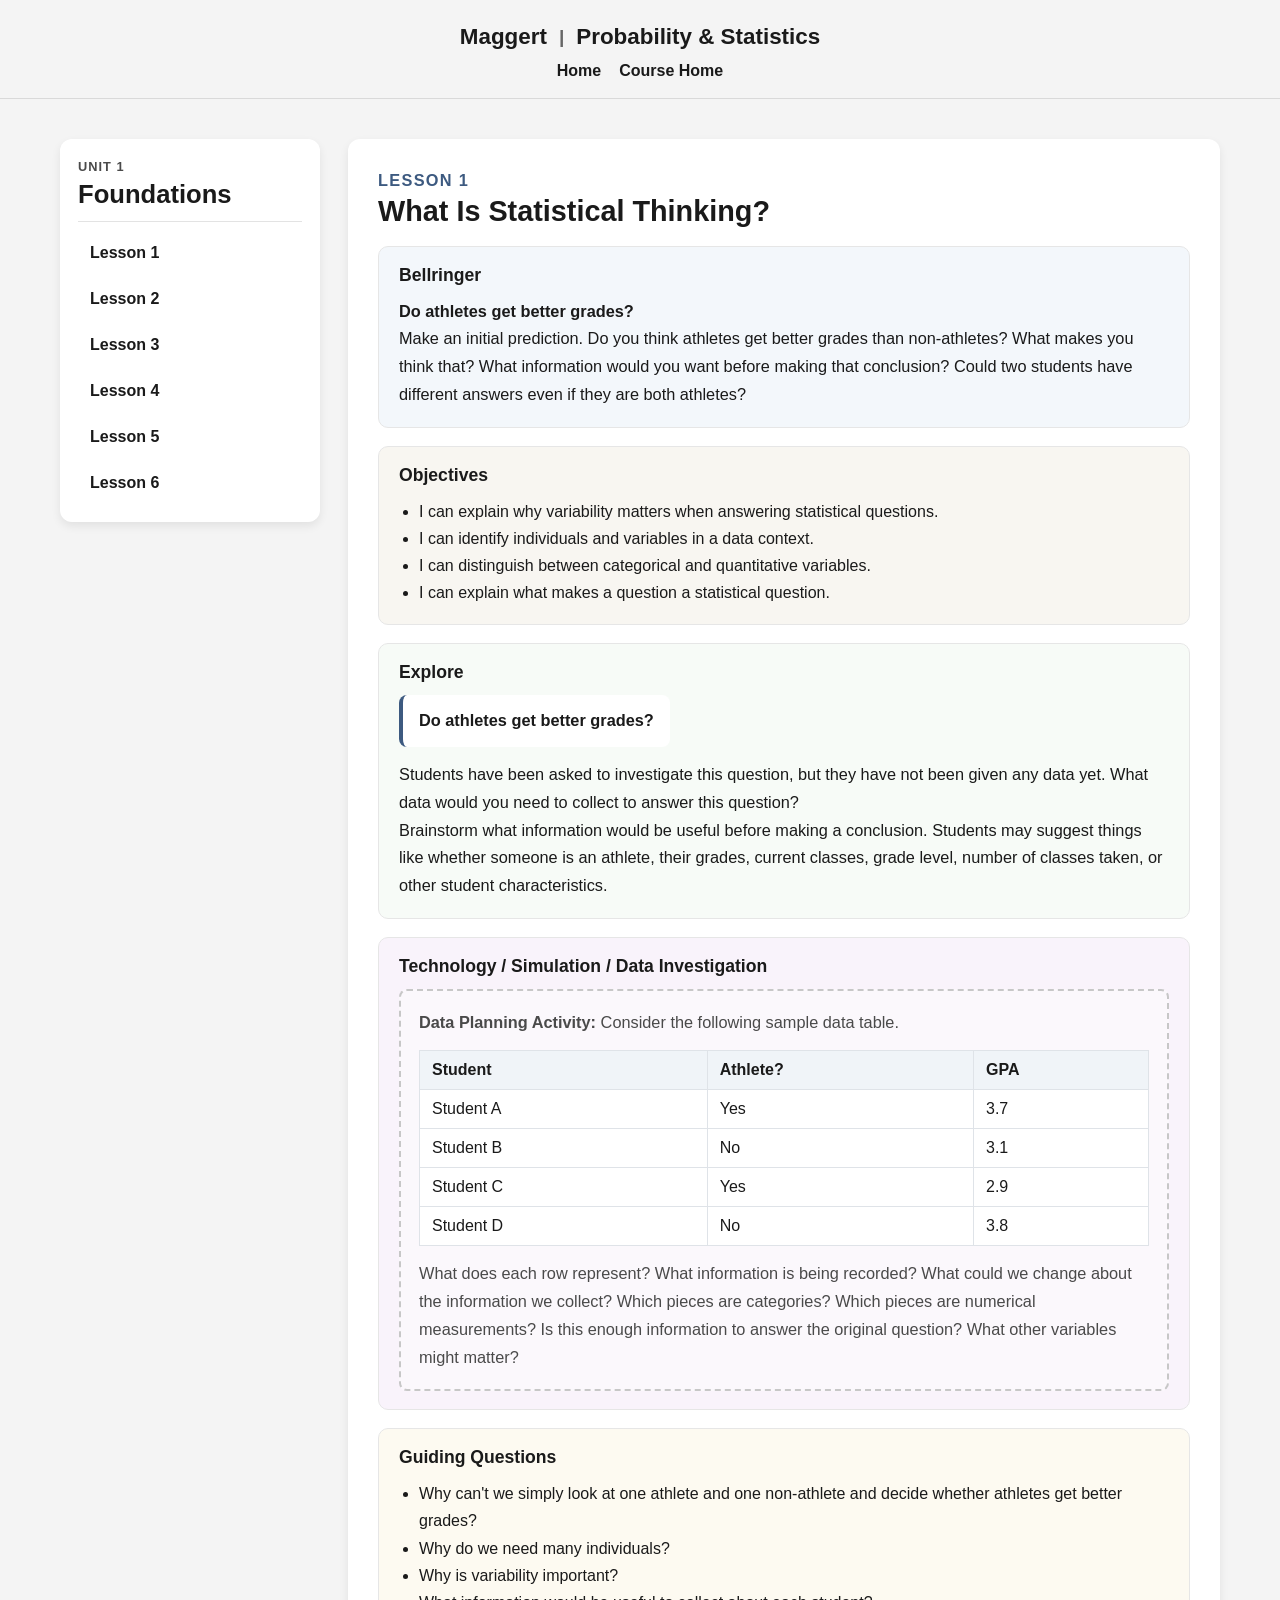
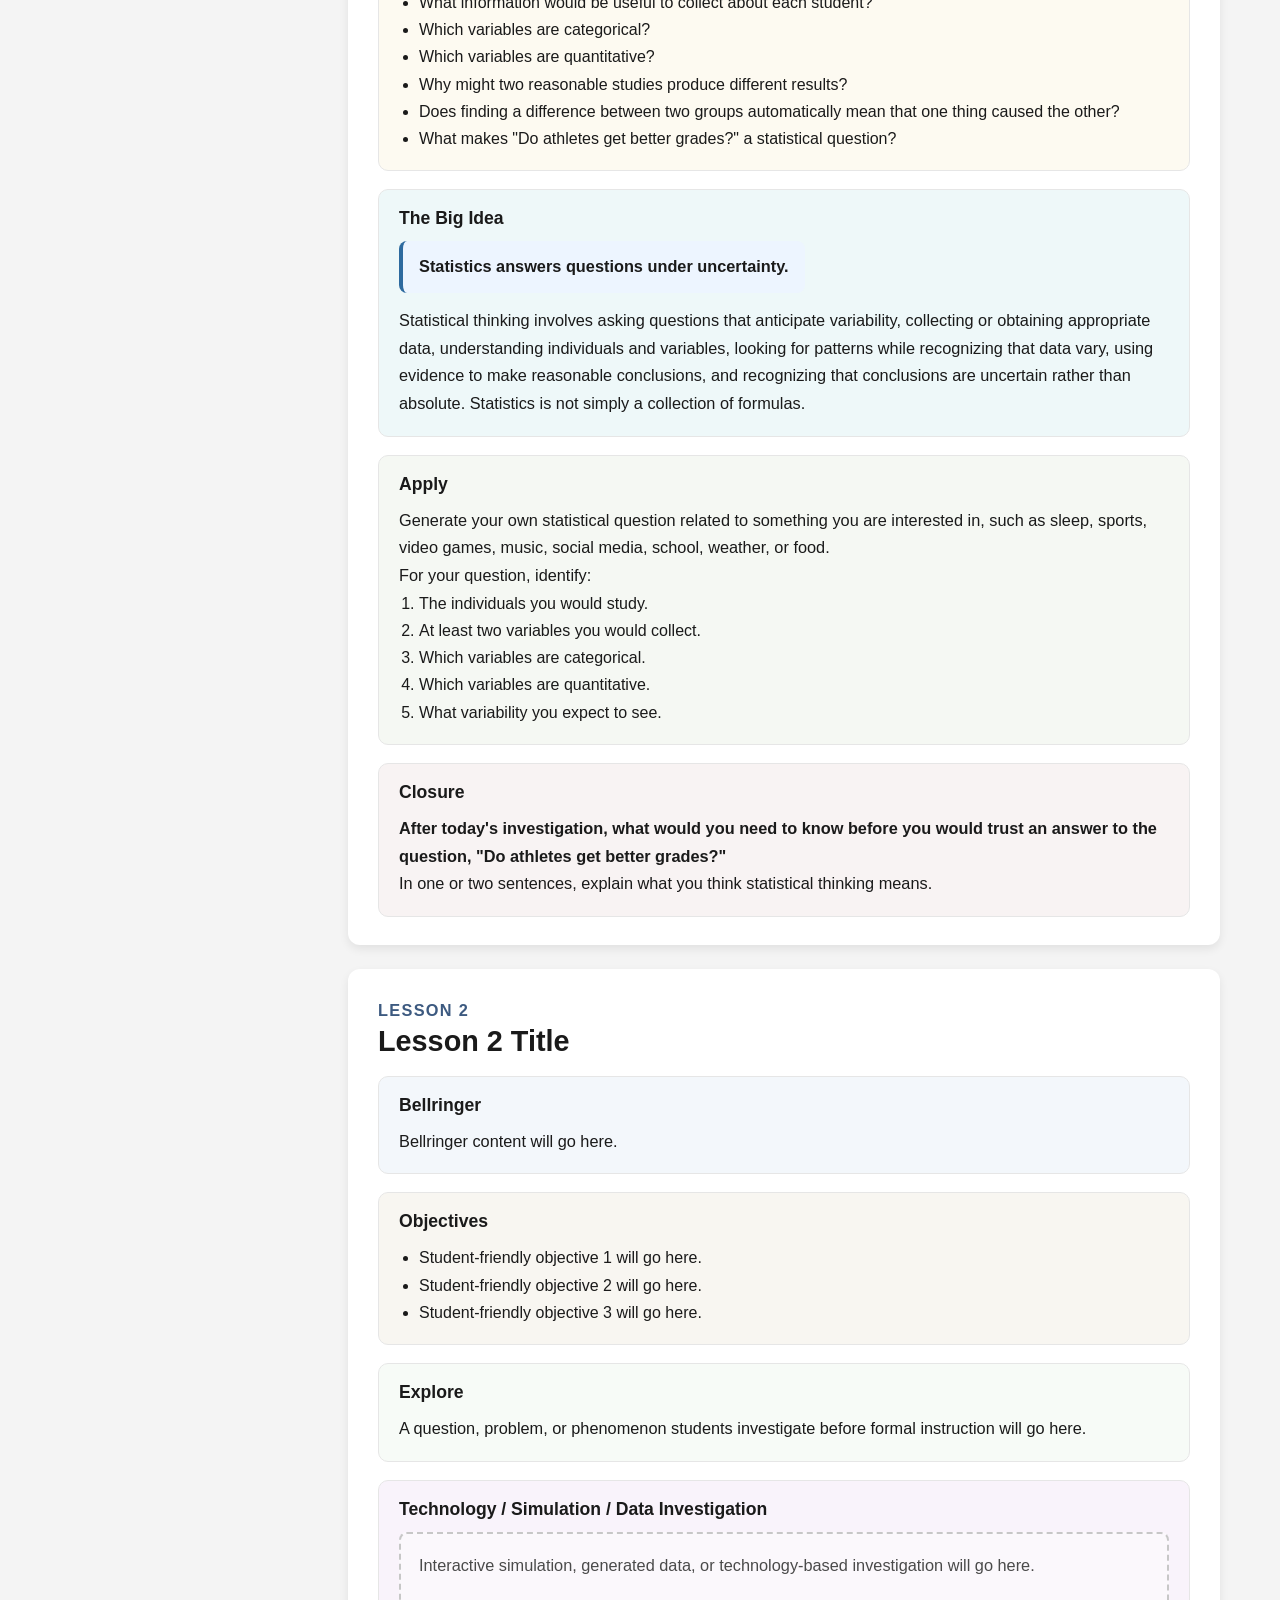
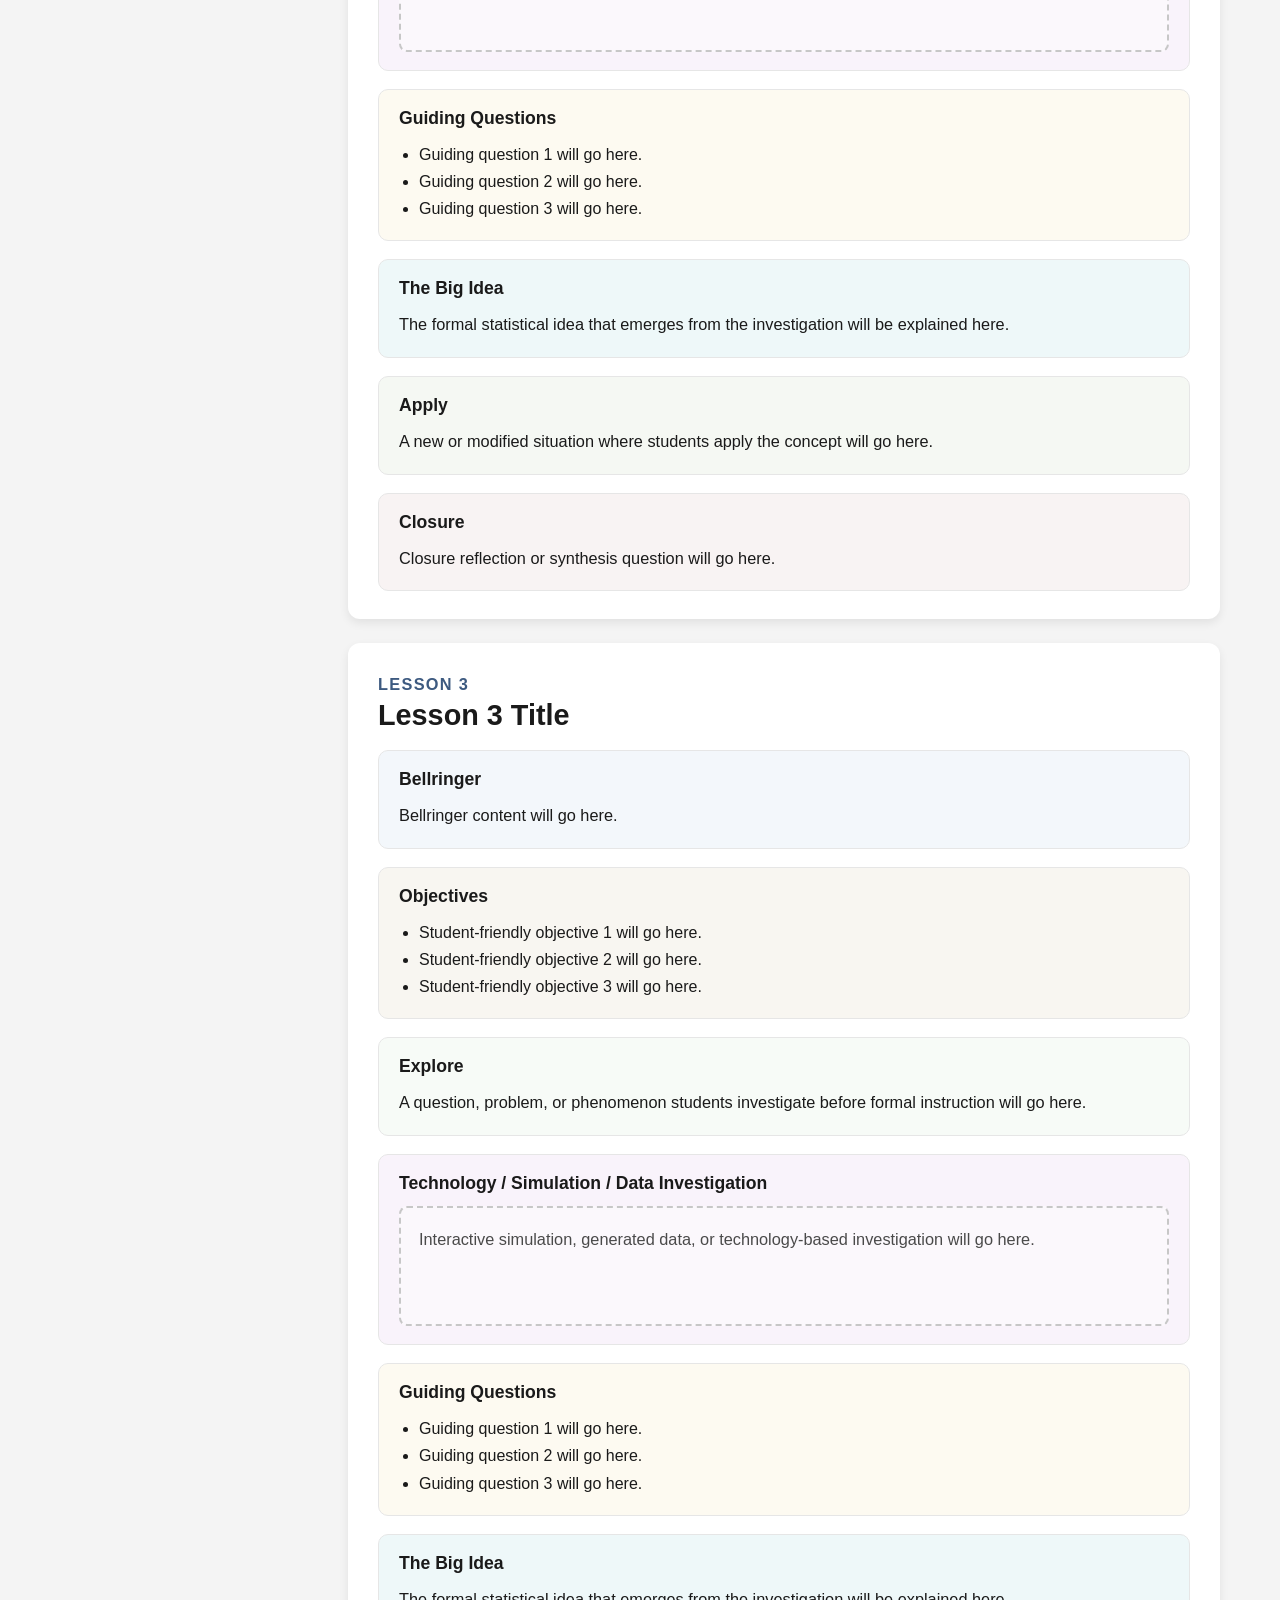
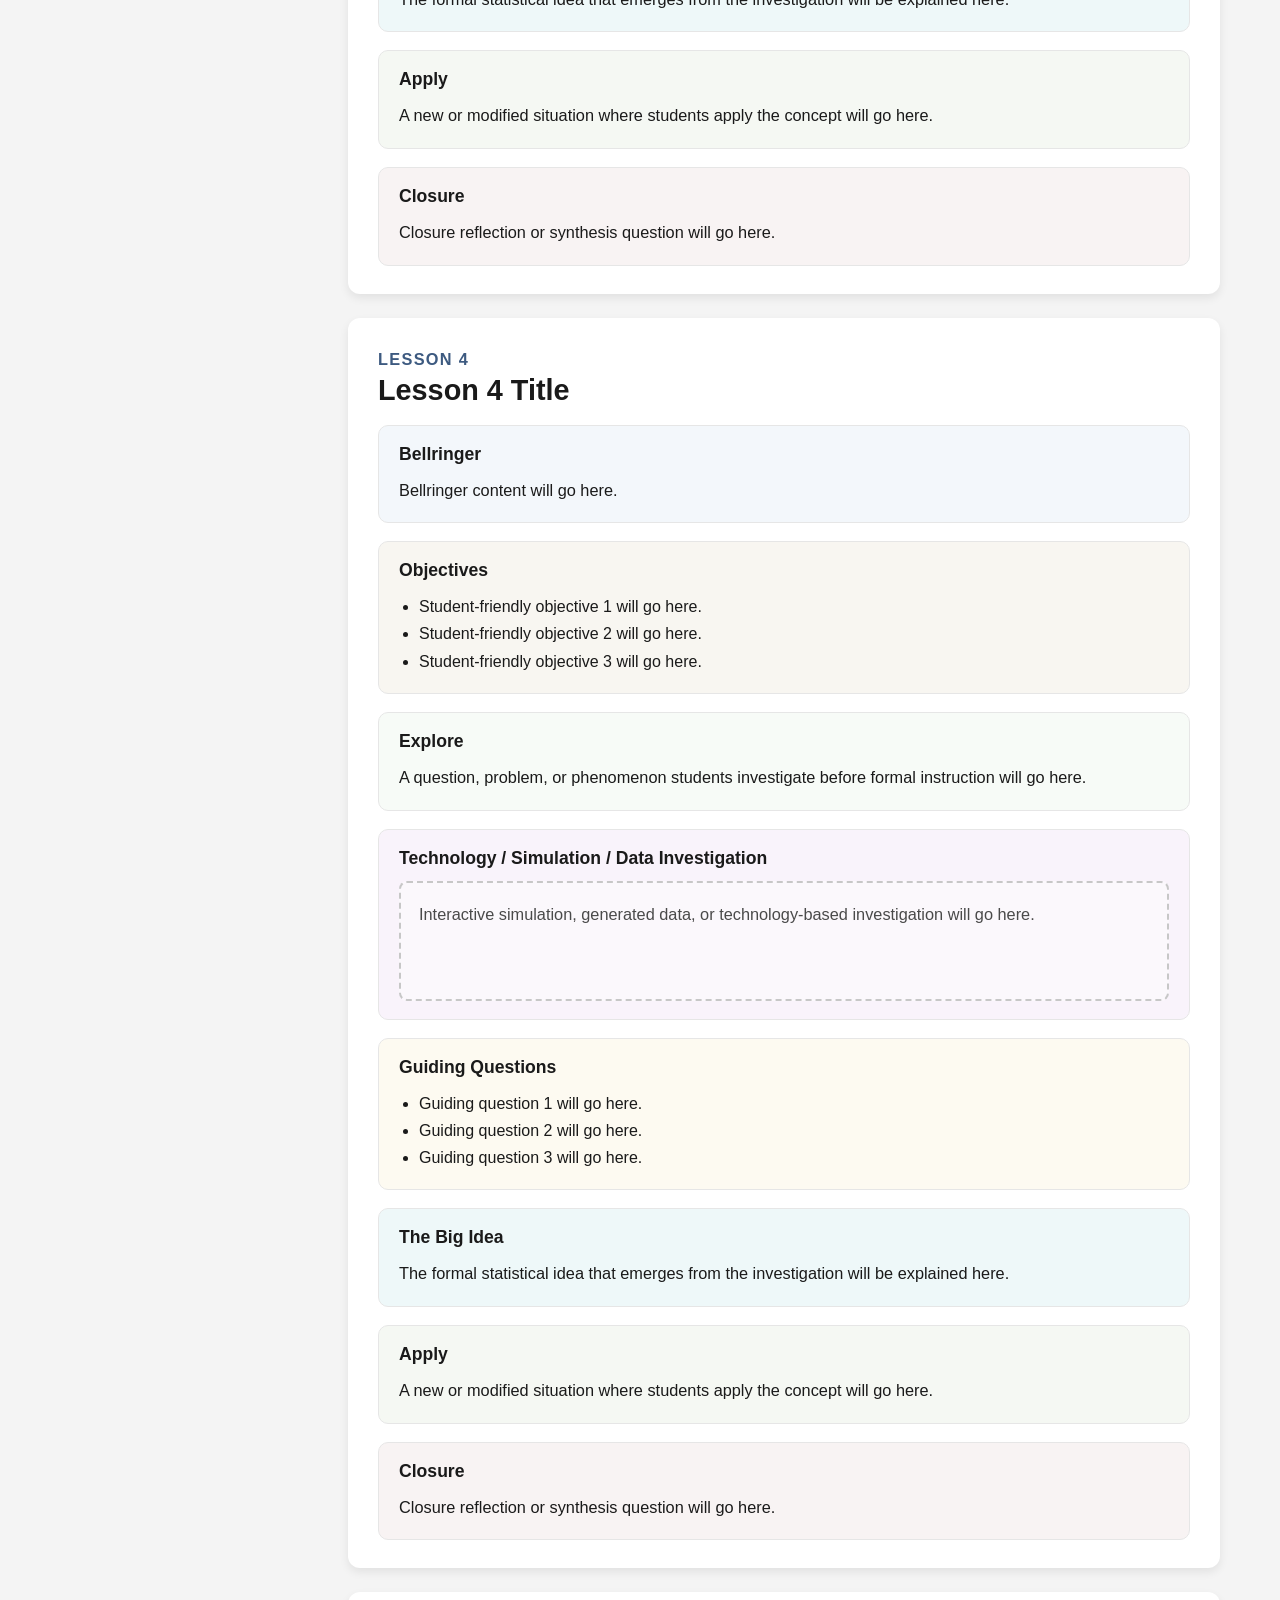
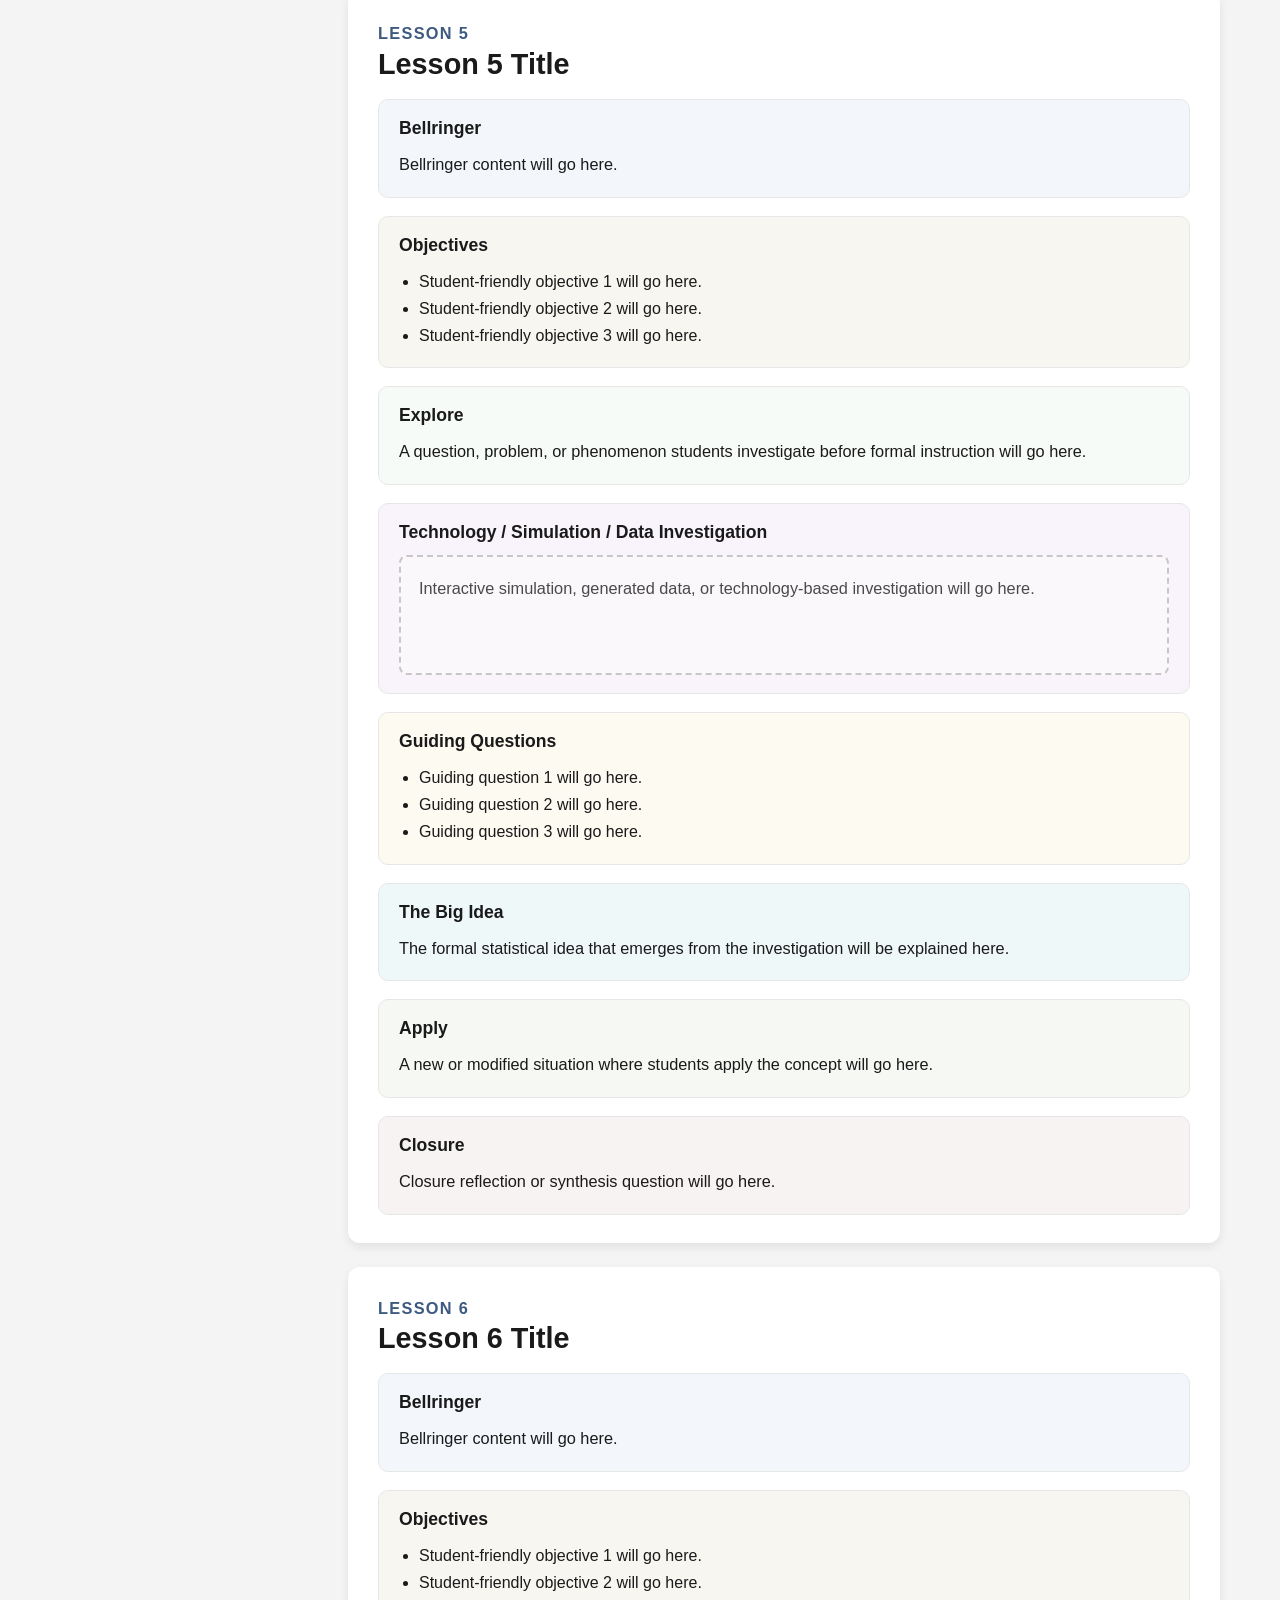
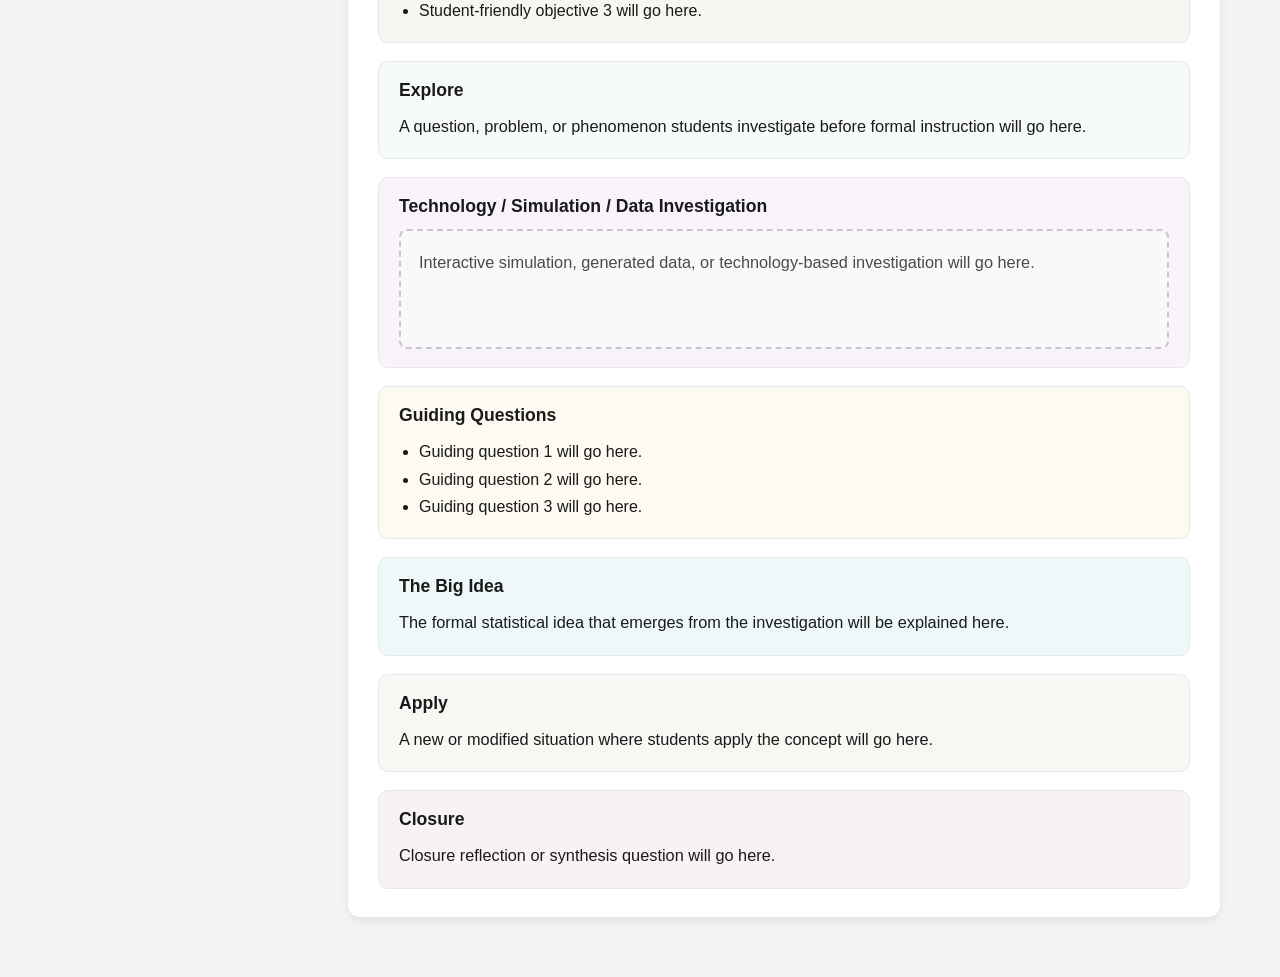
==== Prob&Stats/unit-1.html @ a56d395f "Initial website" ====
<!DOCTYPE html>
<html lang="en">
  <head>
    <meta charset="UTF-8" />
    <meta name="viewport" content="width=device-width, initial-scale=1.0" />
    <title>Probability & Statistics - Unit 1</title>
    <link rel="stylesheet" href="../css/style.css" />
  </head>
  <body>
    <header class="site-header unit-header">
      <div class="site-branding">
        <span class="brand-name">Maggert</span>
        <span class="brand-separator">|</span>
        <span class="course-name">Probability &amp; Statistics</span>
      </div>

      <nav class="utility-nav" aria-label="Main navigation">
        <a href="../index.html">Home</a>
        <a href="index.html">Course Home</a>
      </nav>
    </header>

    <main class="unit-page">
      <div class="unit-shell">
        <aside class="unit-sidebar" aria-label="Unit 1 navigation">
          <div class="sidebar-header">
            <p class="sidebar-label">Unit 1</p>
            <h2>Foundations</h2>
          </div>

          <nav class="lesson-nav">
            <a href="#lesson-1">Lesson 1</a>
            <a href="#lesson-2">Lesson 2</a>
            <a href="#lesson-3">Lesson 3</a>
            <a href="#lesson-4">Lesson 4</a>
            <a href="#lesson-5">Lesson 5</a>
            <a href="#lesson-6">Lesson 6</a>
          </nav>
        </aside>

        <div class="unit-content">
          <section id="lesson-1" class="lesson">
            <div class="lesson-header">
              <p class="lesson-number">Lesson 1</p>
              <h3>What Is Statistical Thinking?</h3>
            </div>

            <div class="lesson-section lesson-bellringer">
              <h4>Bellringer</h4>
              <p><strong>Do athletes get better grades?</strong></p>
              <p>Make an initial prediction. Do you think athletes get better grades than non-athletes? What makes you think that? What information would you want before making that conclusion? Could two students have different answers even if they are both athletes?</p>
            </div>

            <div class="lesson-section lesson-objectives">
              <h4>Objectives</h4>
              <ul class="lesson-list">
                <li>I can explain why variability matters when answering statistical questions.</li>
                <li>I can identify individuals and variables in a data context.</li>
                <li>I can distinguish between categorical and quantitative variables.</li>
                <li>I can explain what makes a question a statistical question.</li>
              </ul>
            </div>

            <div class="lesson-section lesson-explore">
              <h4>Explore</h4>
              <div class="lesson-callout">
                <p><strong>Do athletes get better grades?</strong></p>
              </div>
              <p>Students have been asked to investigate this question, but they have not been given any data yet. What data would you need to collect to answer this question?</p>
              <p>Brainstorm what information would be useful before making a conclusion. Students may suggest things like whether someone is an athlete, their grades, current classes, grade level, number of classes taken, or other student characteristics.</p>
            </div>

            <div class="lesson-section lesson-simulation">
              <h4>Technology / Simulation / Data Investigation</h4>
              <div class="simulation-widget">
                <p><strong>Data Planning Activity:</strong> Consider the following sample data table.</p>
                <table class="mini-table">
                  <thead>
                    <tr>
                      <th>Student</th>
                      <th>Athlete?</th>
                      <th>GPA</th>
                    </tr>
                  </thead>
                  <tbody>
                    <tr>
                      <td>Student A</td>
                      <td>Yes</td>
                      <td>3.7</td>
                    </tr>
                    <tr>
                      <td>Student B</td>
                      <td>No</td>
                      <td>3.1</td>
                    </tr>
                    <tr>
                      <td>Student C</td>
                      <td>Yes</td>
                      <td>2.9</td>
                    </tr>
                    <tr>
                      <td>Student D</td>
                      <td>No</td>
                      <td>3.8</td>
                    </tr>
                  </tbody>
                </table>
                <p>What does each row represent? What information is being recorded? What could we change about the information we collect? Which pieces are categories? Which pieces are numerical measurements? Is this enough information to answer the original question? What other variables might matter?</p>
              </div>
            </div>

            <div class="lesson-section lesson-questions">
              <h4>Guiding Questions</h4>
              <ul class="lesson-list">
                <li>Why can't we simply look at one athlete and one non-athlete and decide whether athletes get better grades?</li>
                <li>Why do we need many individuals?</li>
                <li>Why is variability important?</li>
                <li>What information would be useful to collect about each student?</li>
                <li>Which variables are categorical?</li>
                <li>Which variables are quantitative?</li>
                <li>Why might two reasonable studies produce different results?</li>
                <li>Does finding a difference between two groups automatically mean that one thing caused the other?</li>
                <li>What makes "Do athletes get better grades?" a statistical question?</li>
              </ul>
            </div>

            <div class="lesson-section lesson-big-idea">
              <h4>The Big Idea</h4>
              <div class="lesson-callout emphasis">
                <p><strong>Statistics answers questions under uncertainty.</strong></p>
              </div>
              <p>Statistical thinking involves asking questions that anticipate variability, collecting or obtaining appropriate data, understanding individuals and variables, looking for patterns while recognizing that data vary, using evidence to make reasonable conclusions, and recognizing that conclusions are uncertain rather than absolute. Statistics is not simply a collection of formulas.</p>
            </div>

            <div class="lesson-section lesson-apply">
              <h4>Apply</h4>
              <p>Generate your own statistical question related to something you are interested in, such as sleep, sports, video games, music, social media, school, weather, or food.</p>
              <p>For your question, identify:</p>
              <ol class="lesson-list lesson-ordered-list">
                <li>The individuals you would study.</li>
                <li>At least two variables you would collect.</li>
                <li>Which variables are categorical.</li>
                <li>Which variables are quantitative.</li>
                <li>What variability you expect to see.</li>
              </ol>
            </div>

            <div class="lesson-section lesson-closure">
              <h4>Closure</h4>
              <p><strong>After today's investigation, what would you need to know before you would trust an answer to the question, "Do athletes get better grades?"</strong></p>
              <p>In one or two sentences, explain what you think statistical thinking means.</p>
            </div>
          </section>

          <section id="lesson-2" class="lesson">
            <div class="lesson-header">
              <p class="lesson-number">Lesson 2</p>
              <h3>Lesson 2 Title</h3>
            </div>

            <div class="lesson-section lesson-bellringer">
              <h4>Bellringer</h4>
              <p>Bellringer content will go here.</p>
            </div>

            <div class="lesson-section lesson-objectives">
              <h4>Objectives</h4>
              <ul class="lesson-list">
                <li>Student-friendly objective 1 will go here.</li>
                <li>Student-friendly objective 2 will go here.</li>
                <li>Student-friendly objective 3 will go here.</li>
              </ul>
            </div>

            <div class="lesson-section lesson-explore">
              <h4>Explore</h4>
              <p>A question, problem, or phenomenon students investigate before formal instruction will go here.</p>
            </div>

            <div class="lesson-section lesson-simulation">
              <h4>Technology / Simulation / Data Investigation</h4>
              <div class="simulation-widget">
                <p>Interactive simulation, generated data, or technology-based investigation will go here.</p>
              </div>
            </div>

            <div class="lesson-section lesson-questions">
              <h4>Guiding Questions</h4>
              <ul class="lesson-list">
                <li>Guiding question 1 will go here.</li>
                <li>Guiding question 2 will go here.</li>
                <li>Guiding question 3 will go here.</li>
              </ul>
            </div>

            <div class="lesson-section lesson-big-idea">
              <h4>The Big Idea</h4>
              <p>The formal statistical idea that emerges from the investigation will be explained here.</p>
            </div>

            <div class="lesson-section lesson-apply">
              <h4>Apply</h4>
              <p>A new or modified situation where students apply the concept will go here.</p>
            </div>

            <div class="lesson-section lesson-closure">
              <h4>Closure</h4>
              <p>Closure reflection or synthesis question will go here.</p>
            </div>
          </section>

          <section id="lesson-3" class="lesson">
            <div class="lesson-header">
              <p class="lesson-number">Lesson 3</p>
              <h3>Lesson 3 Title</h3>
            </div>

            <div class="lesson-section lesson-bellringer">
              <h4>Bellringer</h4>
              <p>Bellringer content will go here.</p>
            </div>

            <div class="lesson-section lesson-objectives">
              <h4>Objectives</h4>
              <ul class="lesson-list">
                <li>Student-friendly objective 1 will go here.</li>
                <li>Student-friendly objective 2 will go here.</li>
                <li>Student-friendly objective 3 will go here.</li>
              </ul>
            </div>

            <div class="lesson-section lesson-explore">
              <h4>Explore</h4>
              <p>A question, problem, or phenomenon students investigate before formal instruction will go here.</p>
            </div>

            <div class="lesson-section lesson-simulation">
              <h4>Technology / Simulation / Data Investigation</h4>
              <div class="simulation-widget">
                <p>Interactive simulation, generated data, or technology-based investigation will go here.</p>
              </div>
            </div>

            <div class="lesson-section lesson-questions">
              <h4>Guiding Questions</h4>
              <ul class="lesson-list">
                <li>Guiding question 1 will go here.</li>
                <li>Guiding question 2 will go here.</li>
                <li>Guiding question 3 will go here.</li>
              </ul>
            </div>

            <div class="lesson-section lesson-big-idea">
              <h4>The Big Idea</h4>
              <p>The formal statistical idea that emerges from the investigation will be explained here.</p>
            </div>

            <div class="lesson-section lesson-apply">
              <h4>Apply</h4>
              <p>A new or modified situation where students apply the concept will go here.</p>
            </div>

            <div class="lesson-section lesson-closure">
              <h4>Closure</h4>
              <p>Closure reflection or synthesis question will go here.</p>
            </div>
          </section>

          <section id="lesson-4" class="lesson">
            <div class="lesson-header">
              <p class="lesson-number">Lesson 4</p>
              <h3>Lesson 4 Title</h3>
            </div>

            <div class="lesson-section lesson-bellringer">
              <h4>Bellringer</h4>
              <p>Bellringer content will go here.</p>
            </div>

            <div class="lesson-section lesson-objectives">
              <h4>Objectives</h4>
              <ul class="lesson-list">
                <li>Student-friendly objective 1 will go here.</li>
                <li>Student-friendly objective 2 will go here.</li>
                <li>Student-friendly objective 3 will go here.</li>
              </ul>
            </div>

            <div class="lesson-section lesson-explore">
              <h4>Explore</h4>
              <p>A question, problem, or phenomenon students investigate before formal instruction will go here.</p>
            </div>

            <div class="lesson-section lesson-simulation">
              <h4>Technology / Simulation / Data Investigation</h4>
              <div class="simulation-widget">
                <p>Interactive simulation, generated data, or technology-based investigation will go here.</p>
              </div>
            </div>

            <div class="lesson-section lesson-questions">
              <h4>Guiding Questions</h4>
              <ul class="lesson-list">
                <li>Guiding question 1 will go here.</li>
                <li>Guiding question 2 will go here.</li>
                <li>Guiding question 3 will go here.</li>
              </ul>
            </div>

            <div class="lesson-section lesson-big-idea">
              <h4>The Big Idea</h4>
              <p>The formal statistical idea that emerges from the investigation will be explained here.</p>
            </div>

            <div class="lesson-section lesson-apply">
              <h4>Apply</h4>
              <p>A new or modified situation where students apply the concept will go here.</p>
            </div>

            <div class="lesson-section lesson-closure">
              <h4>Closure</h4>
              <p>Closure reflection or synthesis question will go here.</p>
            </div>
          </section>

          <section id="lesson-5" class="lesson">
            <div class="lesson-header">
              <p class="lesson-number">Lesson 5</p>
              <h3>Lesson 5 Title</h3>
            </div>

            <div class="lesson-section lesson-bellringer">
              <h4>Bellringer</h4>
              <p>Bellringer content will go here.</p>
            </div>

            <div class="lesson-section lesson-objectives">
              <h4>Objectives</h4>
              <ul class="lesson-list">
                <li>Student-friendly objective 1 will go here.</li>
                <li>Student-friendly objective 2 will go here.</li>
                <li>Student-friendly objective 3 will go here.</li>
              </ul>
            </div>

            <div class="lesson-section lesson-explore">
              <h4>Explore</h4>
              <p>A question, problem, or phenomenon students investigate before formal instruction will go here.</p>
            </div>

            <div class="lesson-section lesson-simulation">
              <h4>Technology / Simulation / Data Investigation</h4>
              <div class="simulation-widget">
                <p>Interactive simulation, generated data, or technology-based investigation will go here.</p>
              </div>
            </div>

            <div class="lesson-section lesson-questions">
              <h4>Guiding Questions</h4>
              <ul class="lesson-list">
                <li>Guiding question 1 will go here.</li>
                <li>Guiding question 2 will go here.</li>
                <li>Guiding question 3 will go here.</li>
              </ul>
            </div>

            <div class="lesson-section lesson-big-idea">
              <h4>The Big Idea</h4>
              <p>The formal statistical idea that emerges from the investigation will be explained here.</p>
            </div>

            <div class="lesson-section lesson-apply">
              <h4>Apply</h4>
              <p>A new or modified situation where students apply the concept will go here.</p>
            </div>

            <div class="lesson-section lesson-closure">
              <h4>Closure</h4>
              <p>Closure reflection or synthesis question will go here.</p>
            </div>
          </section>

          <section id="lesson-6" class="lesson">
            <div class="lesson-header">
              <p class="lesson-number">Lesson 6</p>
              <h3>Lesson 6 Title</h3>
            </div>

            <div class="lesson-section lesson-bellringer">
              <h4>Bellringer</h4>
              <p>Bellringer content will go here.</p>
            </div>

            <div class="lesson-section lesson-objectives">
              <h4>Objectives</h4>
              <ul class="lesson-list">
                <li>Student-friendly objective 1 will go here.</li>
                <li>Student-friendly objective 2 will go here.</li>
                <li>Student-friendly objective 3 will go here.</li>
              </ul>
            </div>

            <div class="lesson-section lesson-explore">
              <h4>Explore</h4>
              <p>A question, problem, or phenomenon students investigate before formal instruction will go here.</p>
            </div>

            <div class="lesson-section lesson-simulation">
              <h4>Technology / Simulation / Data Investigation</h4>
              <div class="simulation-widget">
                <p>Interactive simulation, generated data, or technology-based investigation will go here.</p>
              </div>
            </div>

            <div class="lesson-section lesson-questions">
              <h4>Guiding Questions</h4>
              <ul class="lesson-list">
                <li>Guiding question 1 will go here.</li>
                <li>Guiding question 2 will go here.</li>
                <li>Guiding question 3 will go here.</li>
              </ul>
            </div>

            <div class="lesson-section lesson-big-idea">
              <h4>The Big Idea</h4>
              <p>The formal statistical idea that emerges from the investigation will be explained here.</p>
            </div>

            <div class="lesson-section lesson-apply">
              <h4>Apply</h4>
              <p>A new or modified situation where students apply the concept will go here.</p>
            </div>

            <div class="lesson-section lesson-closure">
              <h4>Closure</h4>
              <p>Closure reflection or synthesis question will go here.</p>
            </div>
          </section>
        </div>
      </div>
    </main>
  </body>
</html>
---- css/style.css ----
* {
    box-sizing: border-box;
}

html {
    scroll-behavior: smooth;
}

body {
    margin: 0;
    font-family: Arial, sans-serif;
    background-color: #f4f4f4;
    color: #1a1a1a;
}

header {
    text-align: center;
    padding: 60px 20px 40px;
}

header h1 {
    margin-bottom: 10px;
    font-size: 3rem;
}

header p {
    font-size: 1.2rem;
}

.site-header {
    padding-top: 30px;
    background-color: #f4f4f4;
}

.top-nav {
    max-width: 1100px;
    margin: 0 auto 20px;
    padding: 0 20px;
    display: flex;
    justify-content: space-between;
    align-items: center;
    gap: 15px;
}

.nav-link {
    color: #1a1a1a;
    text-decoration: none;
    font-weight: 600;
}

.nav-link:hover {
    text-decoration: underline;
}

.header-content {
    max-width: 800px;
    margin: 0 auto;
    padding: 0 20px 20px;
}

.eyebrow {
    margin: 0 0 10px;
    text-transform: uppercase;
    letter-spacing: 0.12em;
    font-size: 0.8rem;
    font-weight: 700;
    color: #4a4a4a;
}

.course-page {
    max-width: 1100px;
    margin: 0 auto;
    padding: 0 20px 60px;
}

.welcome,
.unit-section,
.resources {
    background-color: white;
    border-radius: 12px;
    box-shadow: 0 4px 10px rgba(0, 0, 0, 0.1);
    padding: 30px;
    margin-bottom: 30px;
}

.welcome h2,
.unit-section h2,
.resources h2 {
    margin-top: 0;
    margin-bottom: 16px;
}

.welcome p {
    margin: 0;
    line-height: 1.7;
    font-size: 1.05rem;
}

.course-grid {
    max-width: 1000px;
    margin: auto;
    padding: 20px;

    display: grid;
    grid-template-columns: repeat(auto-fit, minmax(220px, 1fr));
    gap: 25px;
}

.unit-grid {
    padding: 0;
    max-width: none;
}

.course-card {
    display: block;
    padding: 30px;

    background-color: white;

    border-radius: 12px;

    text-decoration: none;
    color: black;

    box-shadow: 0 4px 10px rgba(0, 0, 0, 0.1);

    transition: transform 0.2s, box-shadow 0.2s;
}

.unit-card {
    min-height: 220px;
    display: flex;
    flex-direction: column;
    justify-content: flex-start;
}

.unit-label {
    display: inline-block;
    margin-bottom: 12px;
    font-size: 0.8rem;
    font-weight: 700;
    letter-spacing: 0.08em;
    text-transform: uppercase;
    color: #3d5a80;
}

.unit-card h3 {
    margin: 0 0 10px;
    font-size: 1.4rem;
}

.unit-card p {
    margin: 0;
    line-height: 1.5;
}

.course-card:hover {
    transform: translateY(-5px);

    box-shadow: 0 8px 20px rgba(0, 0, 0, 0.15);
}

.resource-list {
    list-style: none;
    padding: 0;
    margin: 0;
    display: grid;
    grid-template-columns: repeat(auto-fit, minmax(180px, 1fr));
    gap: 16px;
}

.resource-list a {
    display: block;
    padding: 18px 20px;
    background: #f4f4f4;
    border-radius: 10px;
    color: #1a1a1a;
    text-decoration: none;
    font-weight: 600;
    text-align: center;
}

.resource-list a:hover {
    background: #e9e9e9;
}

.unit-header {
    padding: 24px 20px 18px;
    border-bottom: 1px solid #d9d9d9;
}

.site-branding {
    display: flex;
    justify-content: center;
    align-items: center;
    gap: 12px;
    flex-wrap: wrap;
    font-weight: 700;
    margin-bottom: 12px;
}

.brand-name,
.course-name {
    font-size: 1.4rem;
}

.brand-separator {
    color: #666;
    font-size: 1.2rem;
}

.utility-nav {
    display: flex;
    justify-content: center;
    gap: 18px;
    flex-wrap: wrap;
}

.utility-nav a {
    color: #1a1a1a;
    text-decoration: none;
    font-weight: 600;
}

.utility-nav a:hover {
    text-decoration: underline;
}

.unit-page {
    max-width: 1200px;
    margin: 0 auto;
    padding: 40px 20px 60px;
}

.unit-shell {
    display: grid;
    grid-template-columns: 260px minmax(0, 1fr);
    gap: 28px;
    align-items: start;
}

.unit-sidebar {
    position: sticky;
    top: 20px;
    background: white;
    border-radius: 12px;
    box-shadow: 0 4px 10px rgba(0, 0, 0, 0.08);
    padding: 20px 18px;
}

.sidebar-header {
    border-bottom: 1px solid #e3e3e3;
    margin-bottom: 12px;
    padding-bottom: 12px;
}

.sidebar-label {
    margin: 0 0 6px;
    font-size: 0.8rem;
    font-weight: 700;
    letter-spacing: 0.08em;
    text-transform: uppercase;
    color: #4a4a4a;
}

.sidebar-header h2 {
    margin: 0;
    font-size: 1.6rem;
}

.lesson-nav {
    display: flex;
    flex-direction: column;
    gap: 8px;
}

.lesson-nav a {
    display: block;
    padding: 10px 12px;
    border-radius: 8px;
    color: #1a1a1a;
    text-decoration: none;
    font-weight: 600;
    transition: background-color 0.2s ease;
}

.lesson-nav a:hover,
.lesson-nav a:focus {
    background: #f0f0f0;
}

.unit-content {
    display: flex;
    flex-direction: column;
    gap: 24px;
}

.lesson {
    background: white;
    border-radius: 12px;
    box-shadow: 0 4px 10px rgba(0, 0, 0, 0.08);
    padding: 28px 30px;
}

.lesson-header {
    margin-bottom: 14px;
}

.lesson-number {
    margin: 0 0 8px;
    color: #3d5a80;
    font-weight: 700;
    text-transform: uppercase;
    letter-spacing: 0.08em;
    font-size: 0.75rem;
}

.lesson h3 {
    margin: 0;
    font-size: 1.8rem;
}

.lesson h4 {
    margin: 0 0 12px;
    font-size: 1.1rem;
    color: #1a1a1a;
}

.lesson p {
    margin: 0;
    line-height: 1.7;
    font-size: 1.02rem;
}

.lesson-section {
    border: 1px solid #e6e6e6;
    background: #fafafa;
    border-radius: 10px;
    padding: 18px 20px;
    margin-top: 18px;
}

.lesson-callout {
    display: inline-block;
    background: #ffffff;
    border-left: 4px solid #3d5a80;
    border-radius: 8px;
    padding: 12px 16px;
    margin: 0 0 14px;
}

.lesson-callout.emphasis {
    background: #edf5ff;
    border-left-color: #2d6a9f;
}

.lesson-list {
    margin: 0;
    padding-left: 20px;
    line-height: 1.7;
}

.lesson-ordered-list {
    list-style: decimal;
}

.mini-table {
    width: 100%;
    border-collapse: collapse;
    margin: 14px 0;
    background: white;
    border: 1px solid #dfe3e8;
}

.mini-table th,
.mini-table td {
    border: 1px solid #dfe3e8;
    padding: 10px 12px;
    text-align: left;
}

.mini-table th {
    background: #f0f4f8;
}

.lesson-bellringer,
.lesson-objectives,
.lesson-explore,
.lesson-simulation,
.lesson-questions,
.lesson-big-idea,
.lesson-apply,
.lesson-closure {
    position: relative;
}

.lesson-bellringer {
    background: #f3f7fb;
}

.lesson-objectives {
    background: #f8f6f1;
}

.lesson-explore {
    background: #f7fbf7;
}

.lesson-simulation {
    background: #f9f3fb;
}

.lesson-questions {
    background: #fdfaf1;
}

.lesson-big-idea {
    background: #eef8f9;
}

.lesson-apply {
    background: #f5f8f3;
}

.lesson-closure {
    background: #f8f3f3;
}

.simulation-widget {
    display: block;
    min-height: 120px;
    border: 2px dashed #c7c7c7;
    border-radius: 8px;
    background: rgba(255, 255, 255, 0.4);
    padding: 18px;
}

.simulation-widget p {
    color: #4a4a4a;
}

@media (max-width: 820px) {
    .unit-shell {
        grid-template-columns: 1fr;
    }

    .unit-sidebar {
        position: static;
    }

    .lesson-nav {
        display: grid;
        grid-template-columns: repeat(auto-fit, minmax(140px, 1fr));
    }
}

@media (max-width: 600px) {
    header {
        padding-top: 35px;
    }

    header h1 {
        font-size: 2.4rem;
    }

    .top-nav {
        flex-direction: column;
        justify-content: center;
    }

    .welcome,
    .unit-section,
    .resources {
        padding: 22px 18px;
    }

    .course-grid {
        padding: 10px 0;
    }

    .lesson {
        padding: 22px 18px;
    }

    .lesson h3 {
        font-size: 1.5rem;
    }
}
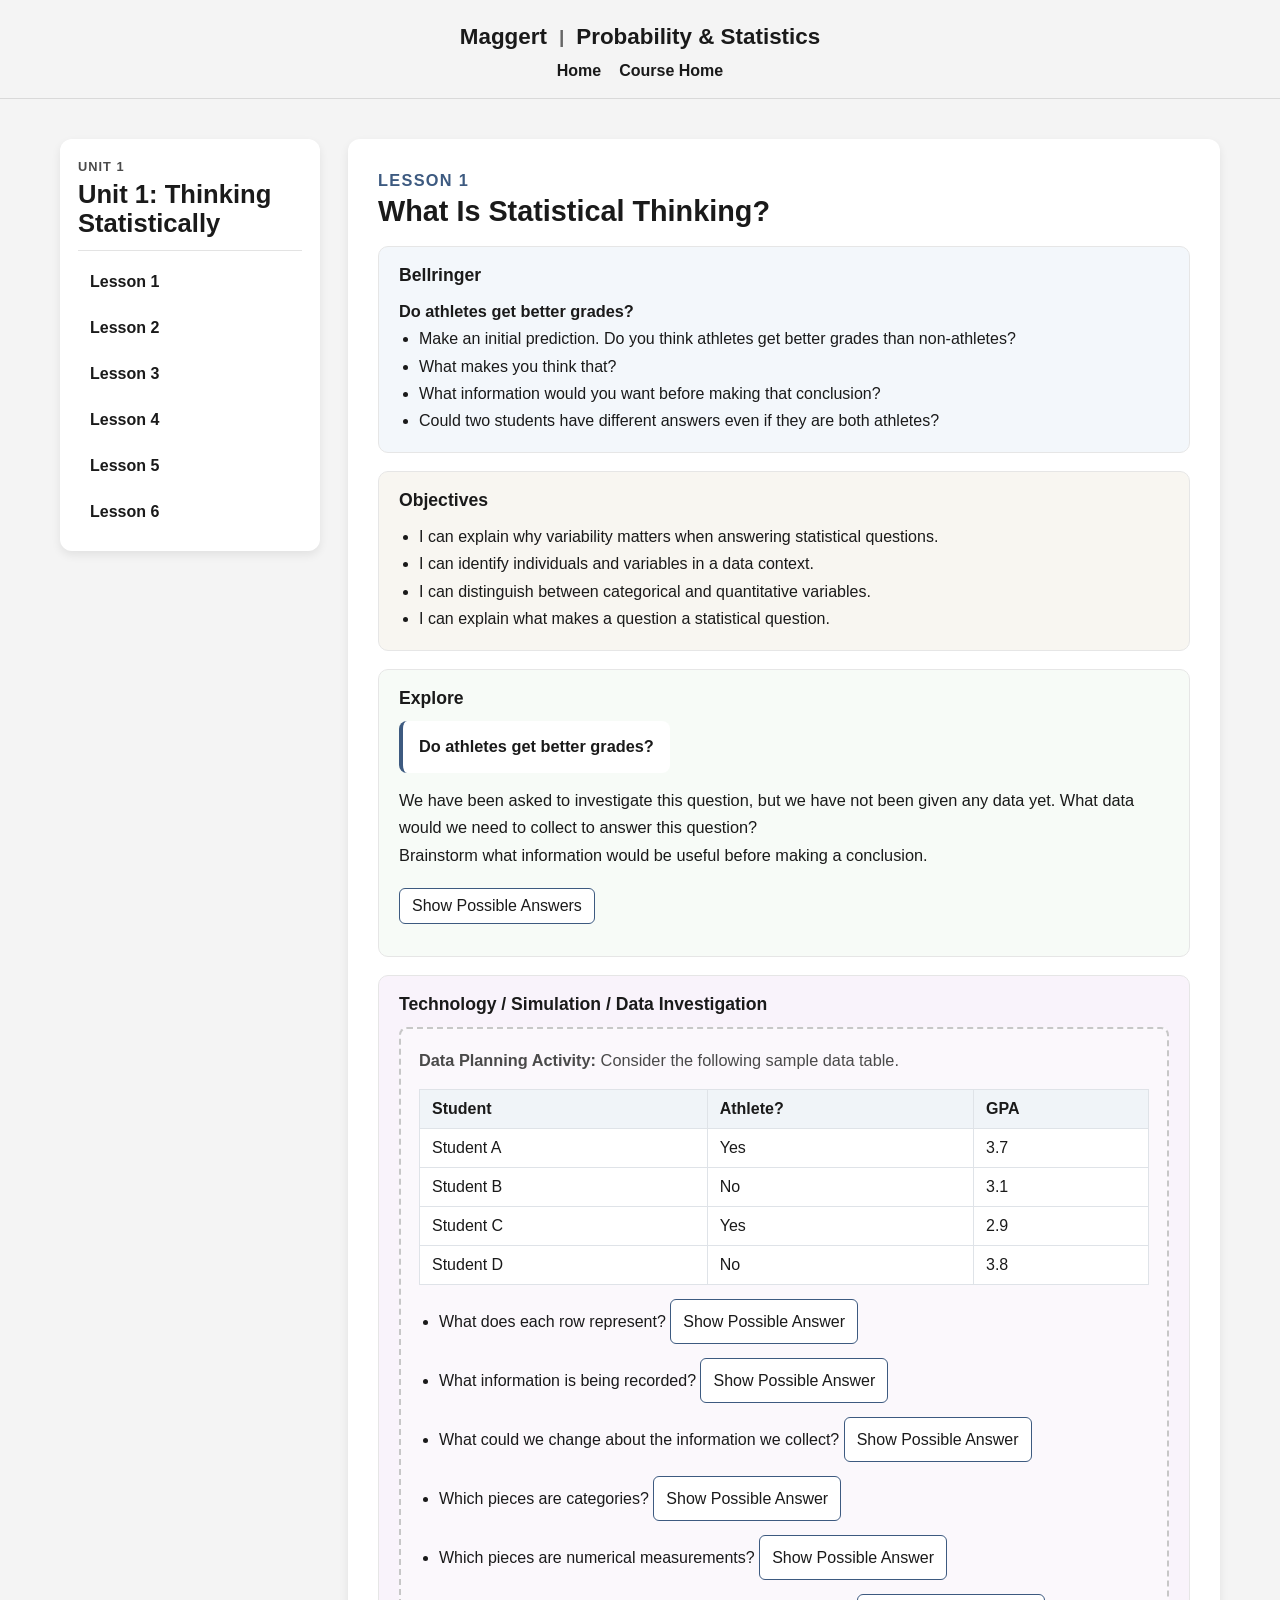
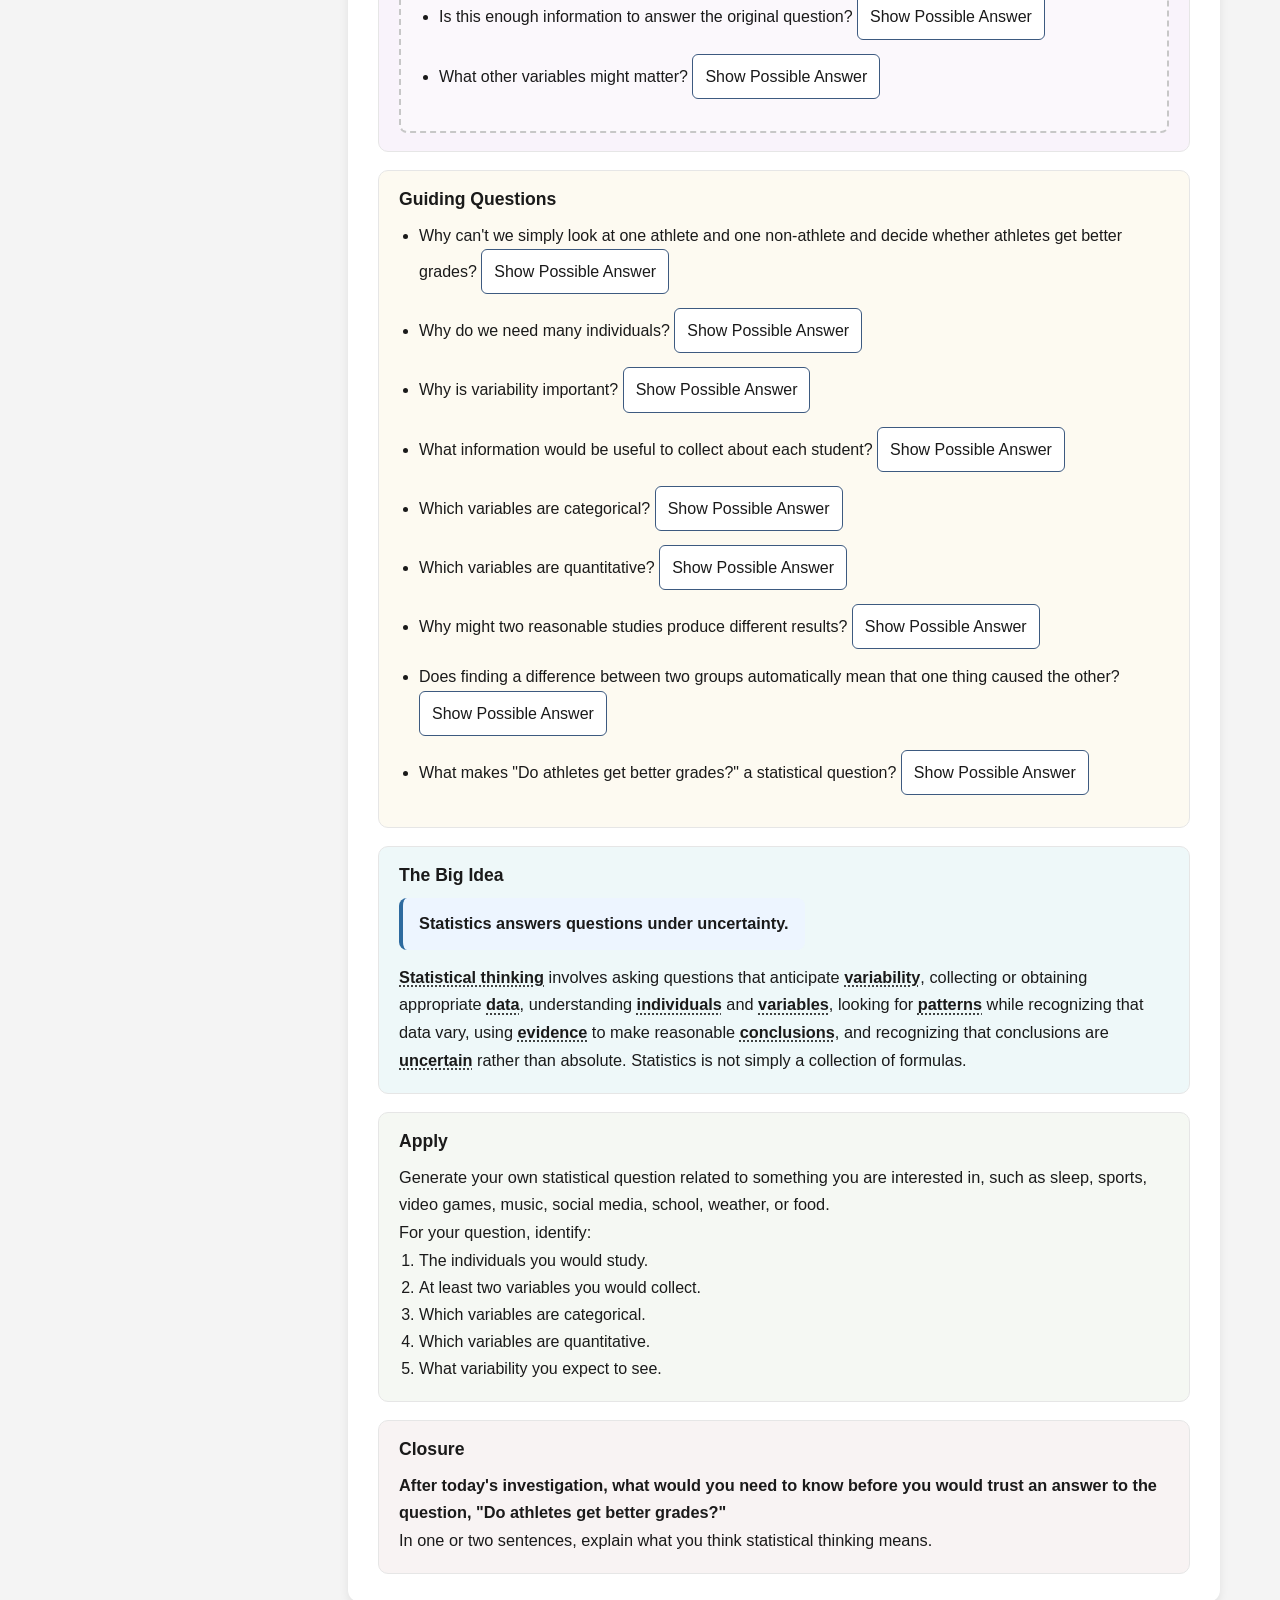
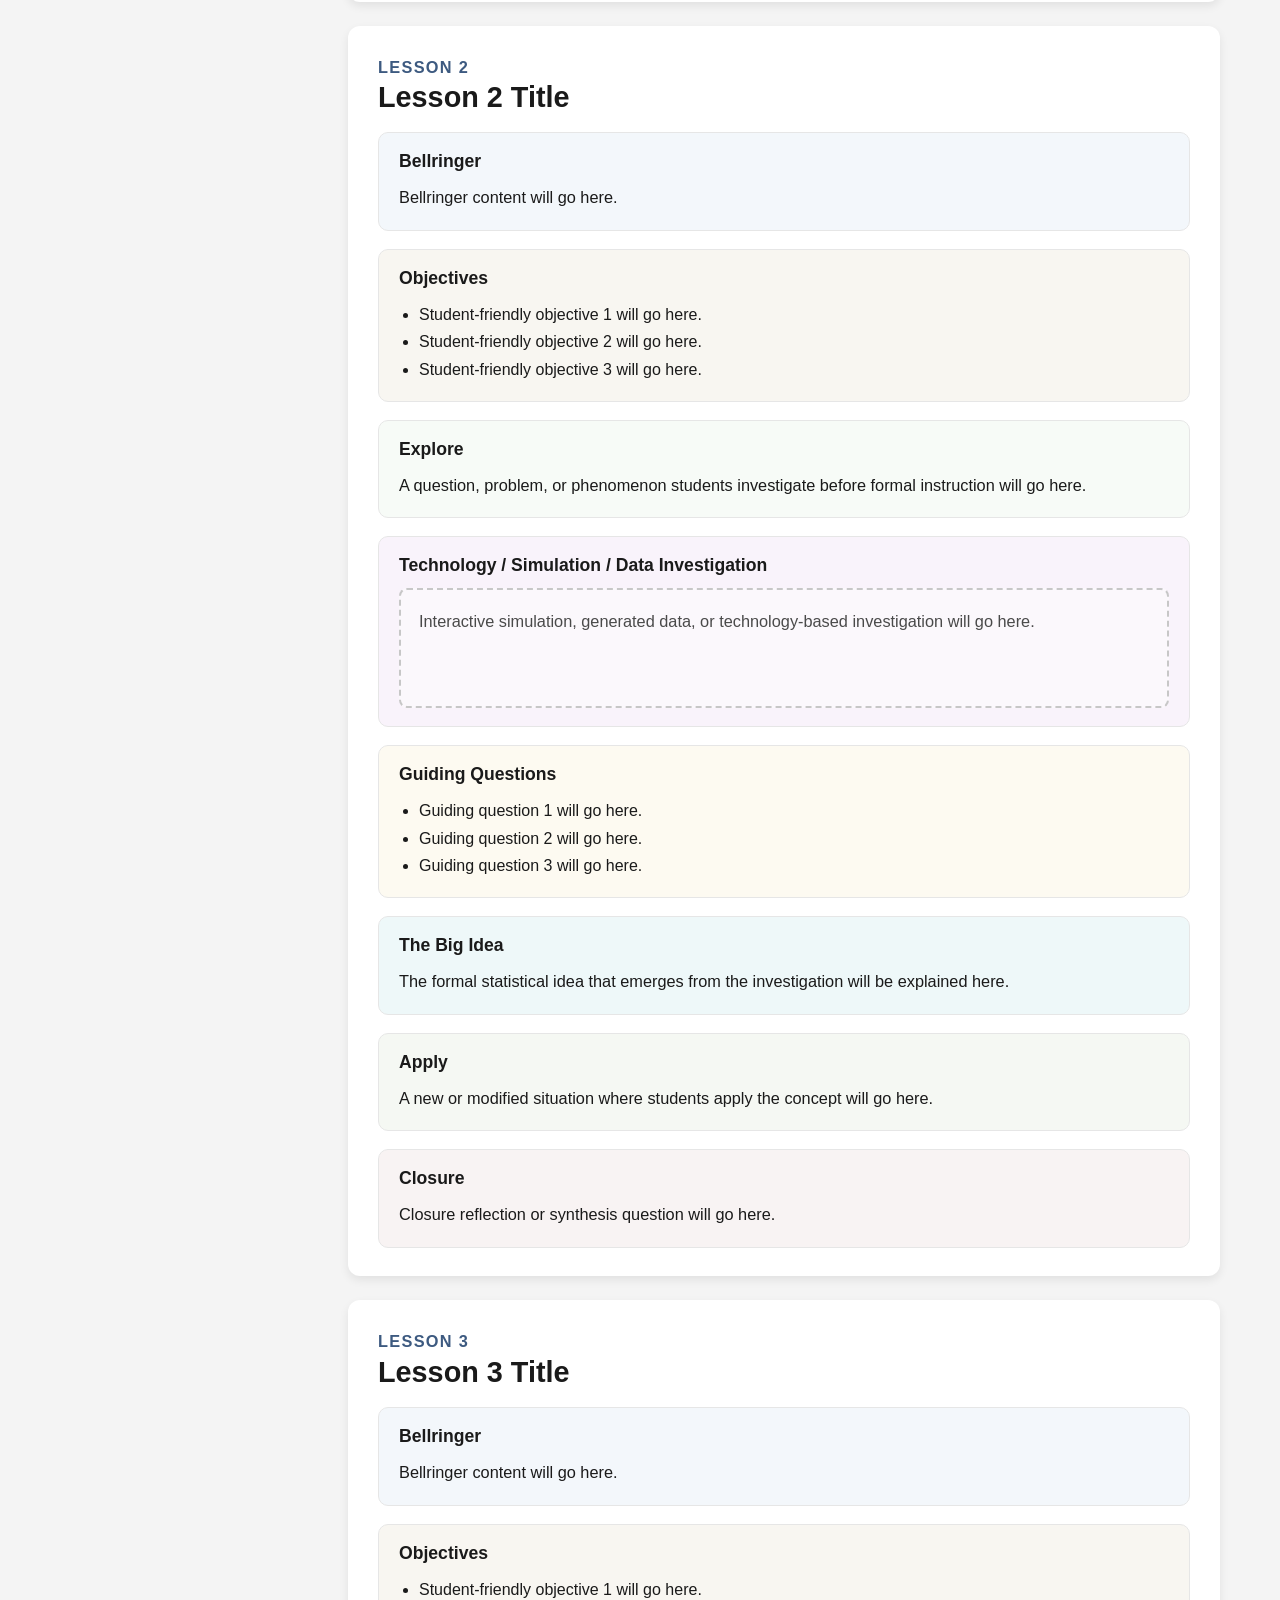
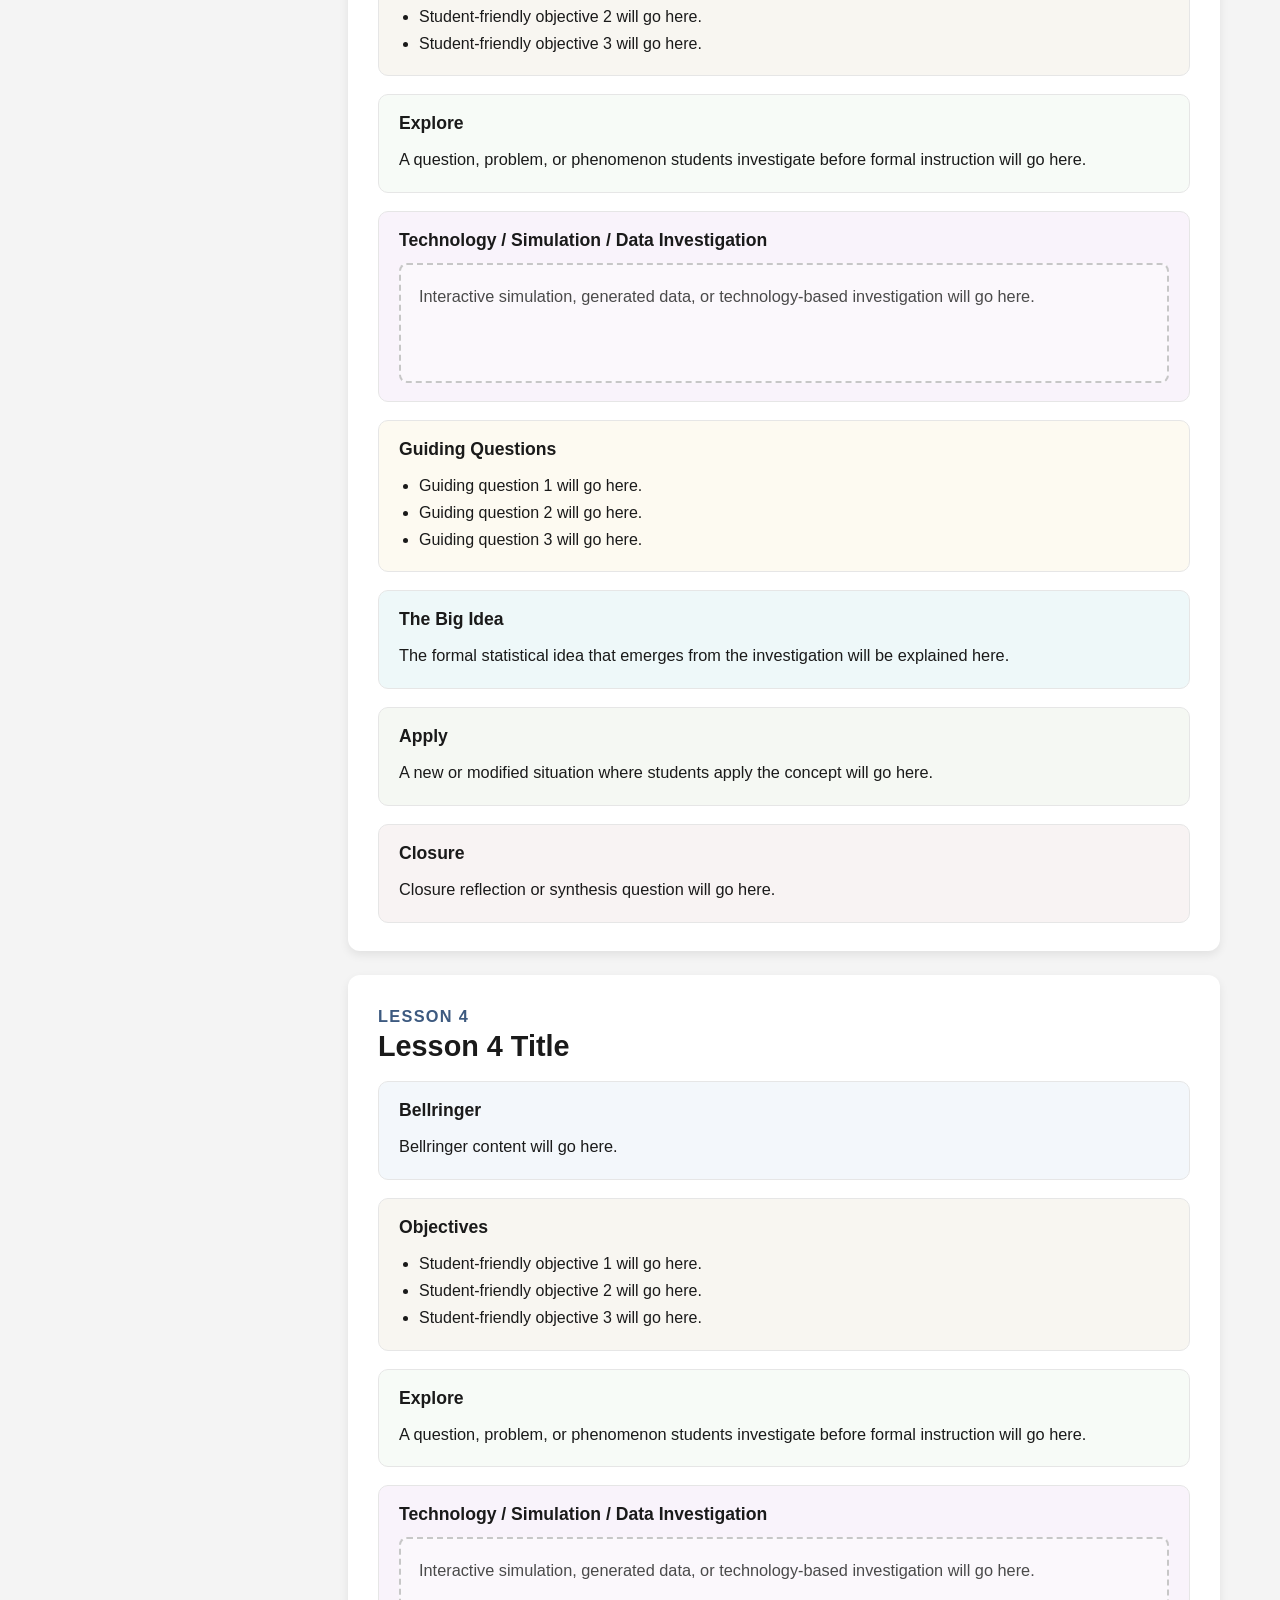
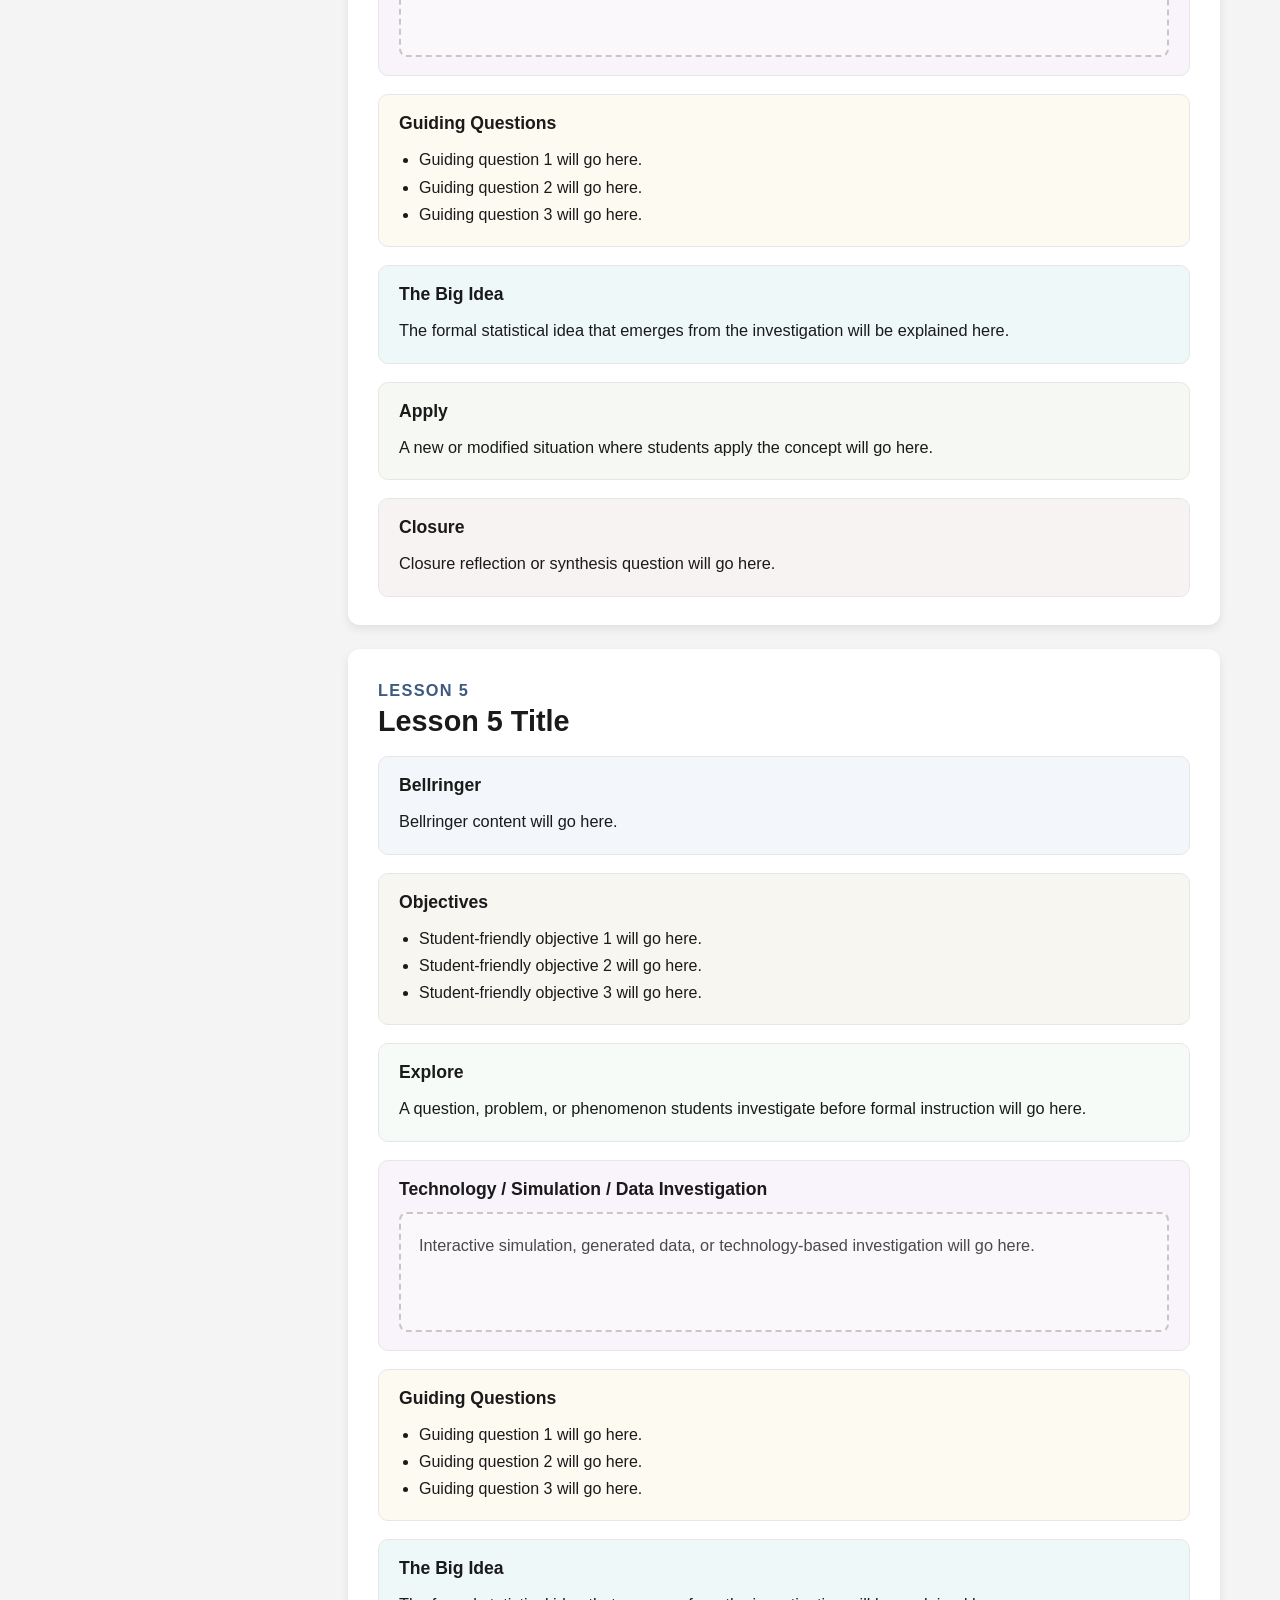
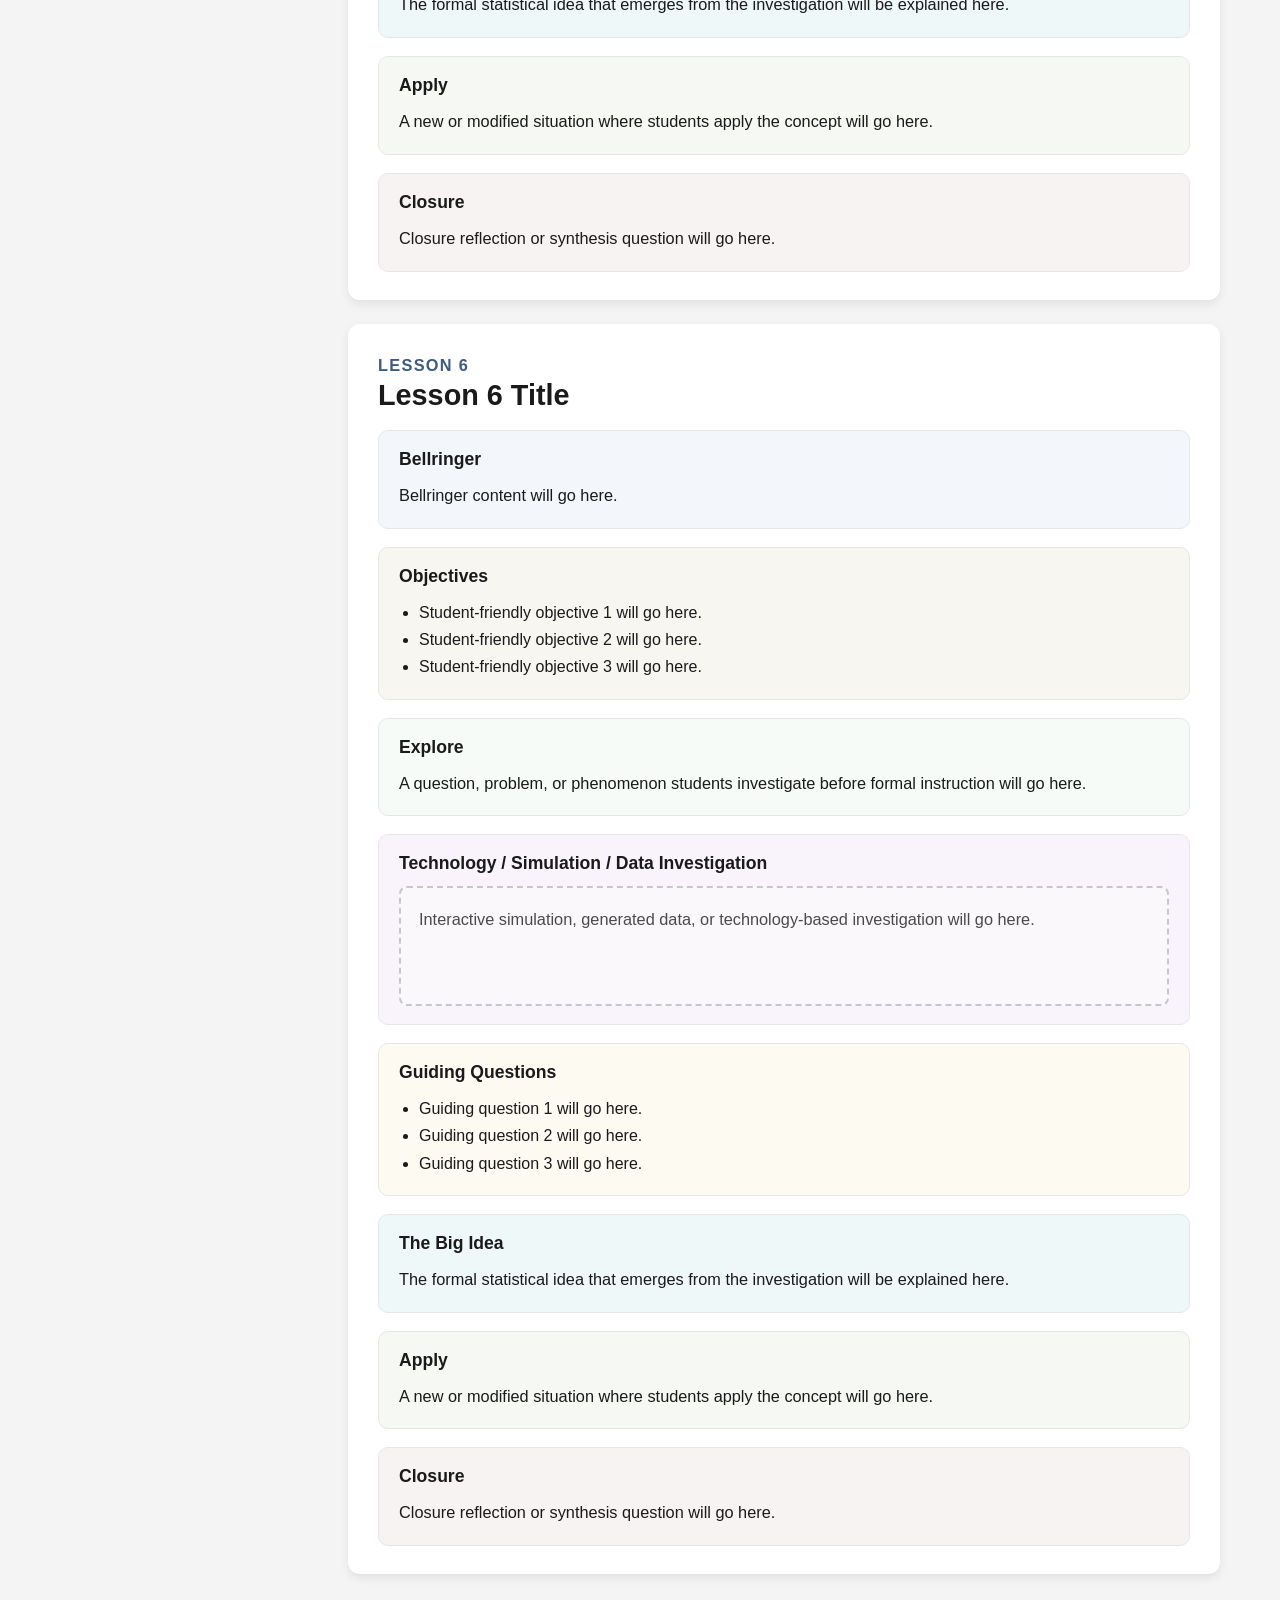
==== commit 4ef370b0: "Update website" ====
--- a/Prob&Stats/unit-1.html
+++ b/Prob&Stats/unit-1.html
@@ -3,8 +3,9 @@
   <head>
     <meta charset="UTF-8" />
     <meta name="viewport" content="width=device-width, initial-scale=1.0" />
-    <title>Probability & Statistics - Unit 1</title>
+    <title>Probability & Statistics - Unit 1: Thinking Statistically</title>
     <link rel="stylesheet" href="../css/style.css" />
+    <script src="../js/main.js" defer></script>
   </head>
   <body>
     <header class="site-header unit-header">
@@ -22,10 +23,10 @@
 
     <main class="unit-page">
       <div class="unit-shell">
-        <aside class="unit-sidebar" aria-label="Unit 1 navigation">
+        <aside class="unit-sidebar" aria-label="Unit 1: Thinking Statistically navigation">
           <div class="sidebar-header">
             <p class="sidebar-label">Unit 1</p>
-            <h2>Foundations</h2>
+            <h2>Unit 1: Thinking Statistically</h2>
           </div>
 
           <nav class="lesson-nav">
@@ -48,7 +49,12 @@
             <div class="lesson-section lesson-bellringer">
               <h4>Bellringer</h4>
               <p><strong>Do athletes get better grades?</strong></p>
-              <p>Make an initial prediction. Do you think athletes get better grades than non-athletes? What makes you think that? What information would you want before making that conclusion? Could two students have different answers even if they are both athletes?</p>
+              <ul class="lesson-list">
+                <li>Make an initial prediction. Do you think athletes get better grades than non-athletes?</li>
+                <li>What makes you think that?</li>
+                <li>What information would you want before making that conclusion?</li>
+                <li>Could two students have different answers even if they are both athletes?</li>
+              </ul>
             </div>
 
             <div class="lesson-section lesson-objectives">
@@ -66,8 +72,11 @@
               <div class="lesson-callout">
                 <p><strong>Do athletes get better grades?</strong></p>
               </div>
-              <p>Students have been asked to investigate this question, but they have not been given any data yet. What data would you need to collect to answer this question?</p>
-              <p>Brainstorm what information would be useful before making a conclusion. Students may suggest things like whether someone is an athlete, their grades, current classes, grade level, number of classes taken, or other student characteristics.</p>
+              <p>We have been asked to investigate this question, but we have not been given any data yet. What data would we need to collect to answer this question?</p>
+              <p>Brainstorm what information would be useful before making a conclusion.</p>
+              <br>
+              <button type="button" class="answer-toggle" data-answer-target="lesson-1-possible-answers" aria-expanded="false">Show Possible Answers</button>
+              <p id="lesson-1-possible-answers" class="possible-answer" hidden>Examples include things like whether someone is an athlete, their grades, current classes, grade level, number of classes taken, or other student characteristics.</p>
             </div>
 
             <div class="lesson-section lesson-simulation">
@@ -105,22 +114,95 @@
                     </tr>
                   </tbody>
                 </table>
-                <p>What does each row represent? What information is being recorded? What could we change about the information we collect? Which pieces are categories? Which pieces are numerical measurements? Is this enough information to answer the original question? What other variables might matter?</p>
+
+                <ul class="lesson-list">
+                  <li>
+                    What does each row represent?
+                    <button type="button" class="answer-toggle" data-answer-target="data-answer-1" data-show-label="Show Possible Answer" data-hide-label="Hide Possible Answer" aria-expanded="false">Show Possible Answer</button>
+                    <p id="data-answer-1" class="possible-answer" hidden>Each row represents one individual student in the study.</p>
+                  </li>
+                  <li>
+                    What information is being recorded?
+                    <button type="button" class="answer-toggle" data-answer-target="data-answer-2" data-show-label="Show Possible Answer" data-hide-label="Hide Possible Answer" aria-expanded="false">Show Possible Answer</button>
+                    <p id="data-answer-2" class="possible-answer" hidden>We are recording information about each student's athlete status and GPA. Other information about the student could also be recorded.</p>
+                  </li>
+                  <li>
+                    What could we change about the information we collect?
+                    <button type="button" class="answer-toggle" data-answer-target="data-answer-3" data-show-label="Show Possible Answer" data-hide-label="Hide Possible Answer" aria-expanded="false">Show Possible Answer</button>
+                    <p id="data-answer-3" class="possible-answer" hidden>We could collect additional variables, such as grade level, number of classes, study time, hours of sleep, attendance, or other characteristics that might be related to grades.</p>
+                  </li>
+                  <li>
+                    Which pieces are categories?
+                    <button type="button" class="answer-toggle" data-answer-target="data-answer-4" data-show-label="Show Possible Answer" data-hide-label="Hide Possible Answer" aria-expanded="false">Show Possible Answer</button>
+                    <p id="data-answer-4" class="possible-answer" hidden>Athlete status is categorical because students can be placed into categories such as "Yes" or "No."</p>
+                  </li>
+                  <li>
+                    Which pieces are numerical measurements?
+                    <button type="button" class="answer-toggle" data-answer-target="data-answer-5" data-show-label="Show Possible Answer" data-hide-label="Hide Possible Answer" aria-expanded="false">Show Possible Answer</button>
+                    <p id="data-answer-5" class="possible-answer" hidden>GPA is a quantitative variable because it is recorded numerically and represents a measurement.</p>
+                  </li>
+                  <li>
+                    Is this enough information to answer the original question?
+                    <button type="button" class="answer-toggle" data-answer-target="data-answer-6" data-show-label="Show Possible Answer" data-hide-label="Hide Possible Answer" aria-expanded="false">Show Possible Answer</button>
+                    <p id="data-answer-6" class="possible-answer" hidden>It gives us a starting point, but we would probably want data from many students rather than just a few. We may also want additional variables that could help us understand differences in GPA.</p>
+                  </li>
+                  <li>
+                    What other variables might matter?
+                    <button type="button" class="answer-toggle" data-answer-target="data-answer-7" data-show-label="Show Possible Answer" data-hide-label="Hide Possible Answer" aria-expanded="false">Show Possible Answer</button>
+                    <p id="data-answer-7" class="possible-answer" hidden>Variables such as grade level, study time, sleep, attendance, number of classes, course difficulty, or other factors could potentially be related to GPA.</p>
+                  </li>
+                </ul>
               </div>
             </div>
 
             <div class="lesson-section lesson-questions">
               <h4>Guiding Questions</h4>
               <ul class="lesson-list">
-                <li>Why can't we simply look at one athlete and one non-athlete and decide whether athletes get better grades?</li>
-                <li>Why do we need many individuals?</li>
-                <li>Why is variability important?</li>
-                <li>What information would be useful to collect about each student?</li>
-                <li>Which variables are categorical?</li>
-                <li>Which variables are quantitative?</li>
-                <li>Why might two reasonable studies produce different results?</li>
-                <li>Does finding a difference between two groups automatically mean that one thing caused the other?</li>
-                <li>What makes "Do athletes get better grades?" a statistical question?</li>
+                <li>
+                  Why can't we simply look at one athlete and one non-athlete and decide whether athletes get better grades?
+                  <button type="button" class="answer-toggle" data-answer-target="guiding-answer-1" data-show-label="Show Possible Answer" data-hide-label="Hide Possible Answer" aria-expanded="false">Show Possible Answer</button>
+                  <p id="guiding-answer-1" class="possible-answer" hidden>Two students are not enough to represent all athletes and non-athletes. Individual students can be very different, so the result could simply be due to the particular students we happened to choose.</p>
+                </li>
+                <li>
+                  Why do we need many individuals?
+                  <button type="button" class="answer-toggle" data-answer-target="guiding-answer-2" data-show-label="Show Possible Answer" data-hide-label="Hide Possible Answer" aria-expanded="false">Show Possible Answer</button>
+                  <p id="guiding-answer-2" class="possible-answer" hidden>Looking at many individuals gives us more information about the variability in the population and makes our conclusions less dependent on a few unusual individuals.</p>
+                </li>
+                <li>
+                  Why is variability important?
+                  <button type="button" class="answer-toggle" data-answer-target="guiding-answer-3" data-show-label="Show Possible Answer" data-hide-label="Hide Possible Answer" aria-expanded="false">Show Possible Answer</button>
+                  <p id="guiding-answer-3" class="possible-answer" hidden>Students do not all have the same grades, study habits, schedules, or experiences. Because individuals vary, we cannot expect every athlete or every non-athlete to have the same GPA.</p>
+                </li>
+                <li>
+                  What information would be useful to collect about each student?
+                  <button type="button" class="answer-toggle" data-answer-target="guiding-answer-4" data-show-label="Show Possible Answer" data-hide-label="Hide Possible Answer" aria-expanded="false">Show Possible Answer</button>
+                  <p id="guiding-answer-4" class="possible-answer" hidden>We could collect athlete status, GPA, grade level, number of classes, study time, attendance, sleep, or other variables that might help explain differences in grades.</p>
+                </li>
+                <li>
+                  Which variables are categorical?
+                  <button type="button" class="answer-toggle" data-answer-target="guiding-answer-5" data-show-label="Show Possible Answer" data-hide-label="Hide Possible Answer" aria-expanded="false">Show Possible Answer</button>
+                  <p id="guiding-answer-5" class="possible-answer" hidden>Athlete status is categorical because students can be placed into groups such as "athlete" and "non-athlete." Other variables, such as grade level, could also be categorical depending on how they are recorded.</p>
+                </li>
+                <li>
+                  Which variables are quantitative?
+                  <button type="button" class="answer-toggle" data-answer-target="guiding-answer-6" data-show-label="Show Possible Answer" data-hide-label="Hide Possible Answer" aria-expanded="false">Show Possible Answer</button>
+                  <p id="guiding-answer-6" class="possible-answer" hidden>GPA is quantitative because it is represented by a numerical measurement. Other examples could include hours of sleep, number of classes, or study hours.</p>
+                </li>
+                <li>
+                  Why might two reasonable studies produce different results?
+                  <button type="button" class="answer-toggle" data-answer-target="guiding-answer-7" data-show-label="Show Possible Answer" data-hide-label="Hide Possible Answer" aria-expanded="false">Show Possible Answer</button>
+                  <p id="guiding-answer-7" class="possible-answer" hidden>Different studies might involve different students, different sample sizes, or different ways of collecting data. Because there is variability and randomness in data, two reasonable samples will not necessarily produce identical results.</p>
+                </li>
+                <li>
+                  Does finding a difference between two groups automatically mean that one thing caused the other?
+                  <button type="button" class="answer-toggle" data-answer-target="guiding-answer-8" data-show-label="Show Possible Answer" data-hide-label="Hide Possible Answer" aria-expanded="false">Show Possible Answer</button>
+                  <p id="guiding-answer-8" class="possible-answer" hidden>No. A difference between groups can be associated with other variables or differences between the groups. An observational study can show an association, but it does not automatically establish causation.</p>
+                </li>
+                <li>
+                  What makes "Do athletes get better grades?" a statistical question?
+                  <button type="button" class="answer-toggle" data-answer-target="guiding-answer-9" data-show-label="Show Possible Answer" data-hide-label="Hide Possible Answer" aria-expanded="false">Show Possible Answer</button>
+                  <p id="guiding-answer-9" class="possible-answer" hidden>The question requires collecting data from multiple students, and we expect the students' grades and other characteristics to vary. Because the answer depends on data and involves variability and uncertainty, it is a statistical question.</p>
+                </li>
               </ul>
             </div>
 
@@ -129,7 +211,7 @@
               <div class="lesson-callout emphasis">
                 <p><strong>Statistics answers questions under uncertainty.</strong></p>
               </div>
-              <p>Statistical thinking involves asking questions that anticipate variability, collecting or obtaining appropriate data, understanding individuals and variables, looking for patterns while recognizing that data vary, using evidence to make reasonable conclusions, and recognizing that conclusions are uncertain rather than absolute. Statistics is not simply a collection of formulas.</p>
+              <p><span class="glossary-term" tabindex="0" role="button" aria-expanded="false">Statistical thinking<span class="glossary-definition">Using data and evidence to answer questions when there is variability and uncertainty.</span></span> involves asking questions that anticipate <span class="glossary-term" tabindex="0" role="button" aria-expanded="false">variability<span class="glossary-definition">The fact that individuals or observations are not all the same.</span></span>, collecting or obtaining appropriate <span class="glossary-term" tabindex="0" role="button" aria-expanded="false">data<span class="glossary-definition">Information collected about individuals or observations.</span></span>, understanding <span class="glossary-term" tabindex="0" role="button" aria-expanded="false">individuals<span class="glossary-definition">The people, objects, or other cases being studied.</span></span> and <span class="glossary-term" tabindex="0" role="button" aria-expanded="false">variables<span class="glossary-definition">Characteristics or measurements recorded about individuals that can have different values.</span></span>, looking for <span class="glossary-term" tabindex="0" role="button" aria-expanded="false">patterns<span class="glossary-definition">Features or trends in data that help us understand what is happening.</span></span> while recognizing that data vary, using <span class="glossary-term" tabindex="0" role="button" aria-expanded="false">evidence<span class="glossary-definition">Information from data that supports or challenges a conclusion.</span></span> to make reasonable <span class="glossary-term" tabindex="0" role="button" aria-expanded="false">conclusions<span class="glossary-definition">Statements or decisions we make based on evidence from data.</span></span>, and recognizing that conclusions are <span class="glossary-term" tabindex="0" role="button" aria-expanded="false">uncertain<span class="glossary-definition">Not known with complete confidence because variability or randomness can affect the results.</span></span> rather than absolute. Statistics is not simply a collection of formulas.</p>
             </div>
 
             <div class="lesson-section lesson-apply">
--- a/css/style.css
+++ b/css/style.css
@@ -358,6 +358,66 @@
     margin: 0;
     padding-left: 20px;
     line-height: 1.7;
+}
+
+.answer-toggle {
+    margin: 0 0 14px;
+    padding: 8px 12px;
+    border: 1px solid #3d5a80;
+    border-radius: 6px;
+    background: #ffffff;
+    color: #1a1a1a;
+    font: inherit;
+    cursor: pointer;
+}
+
+.answer-toggle:hover {
+    background: #edf5ff;
+}
+
+.possible-answer {
+    margin-top: 14px !important;
+    padding: 12px 14px;
+    border-left: 4px solid #3d5a80;
+    background: #ffffff;
+}
+
+.glossary-term {
+    position: relative;
+    font-weight: 700;
+    text-decoration: underline dotted;
+    text-underline-offset: 3px;
+    cursor: help;
+}
+
+.glossary-definition {
+    display: none;
+    position: absolute;
+    z-index: 2;
+    top: calc(100% + 8px);
+    left: 0;
+    width: 260px;
+    padding: 10px 12px;
+    border: 1px solid #cfd8e3;
+    border-radius: 6px;
+    background: #ffffff;
+    box-shadow: 0 4px 12px rgba(26, 26, 26, 0.14);
+    font-size: 0.92rem;
+    font-weight: 400;
+    line-height: 1.45;
+    text-decoration: none;
+    cursor: default;
+}
+
+.glossary-term.is-open .glossary-definition {
+    display: block;
+}
+
+@media (hover: hover) {
+    .glossary-term:hover .glossary-definition,
+    .glossary-term:focus .glossary-definition {
+        display: block;
+    }
 }
 
 .lesson-ordered-list {
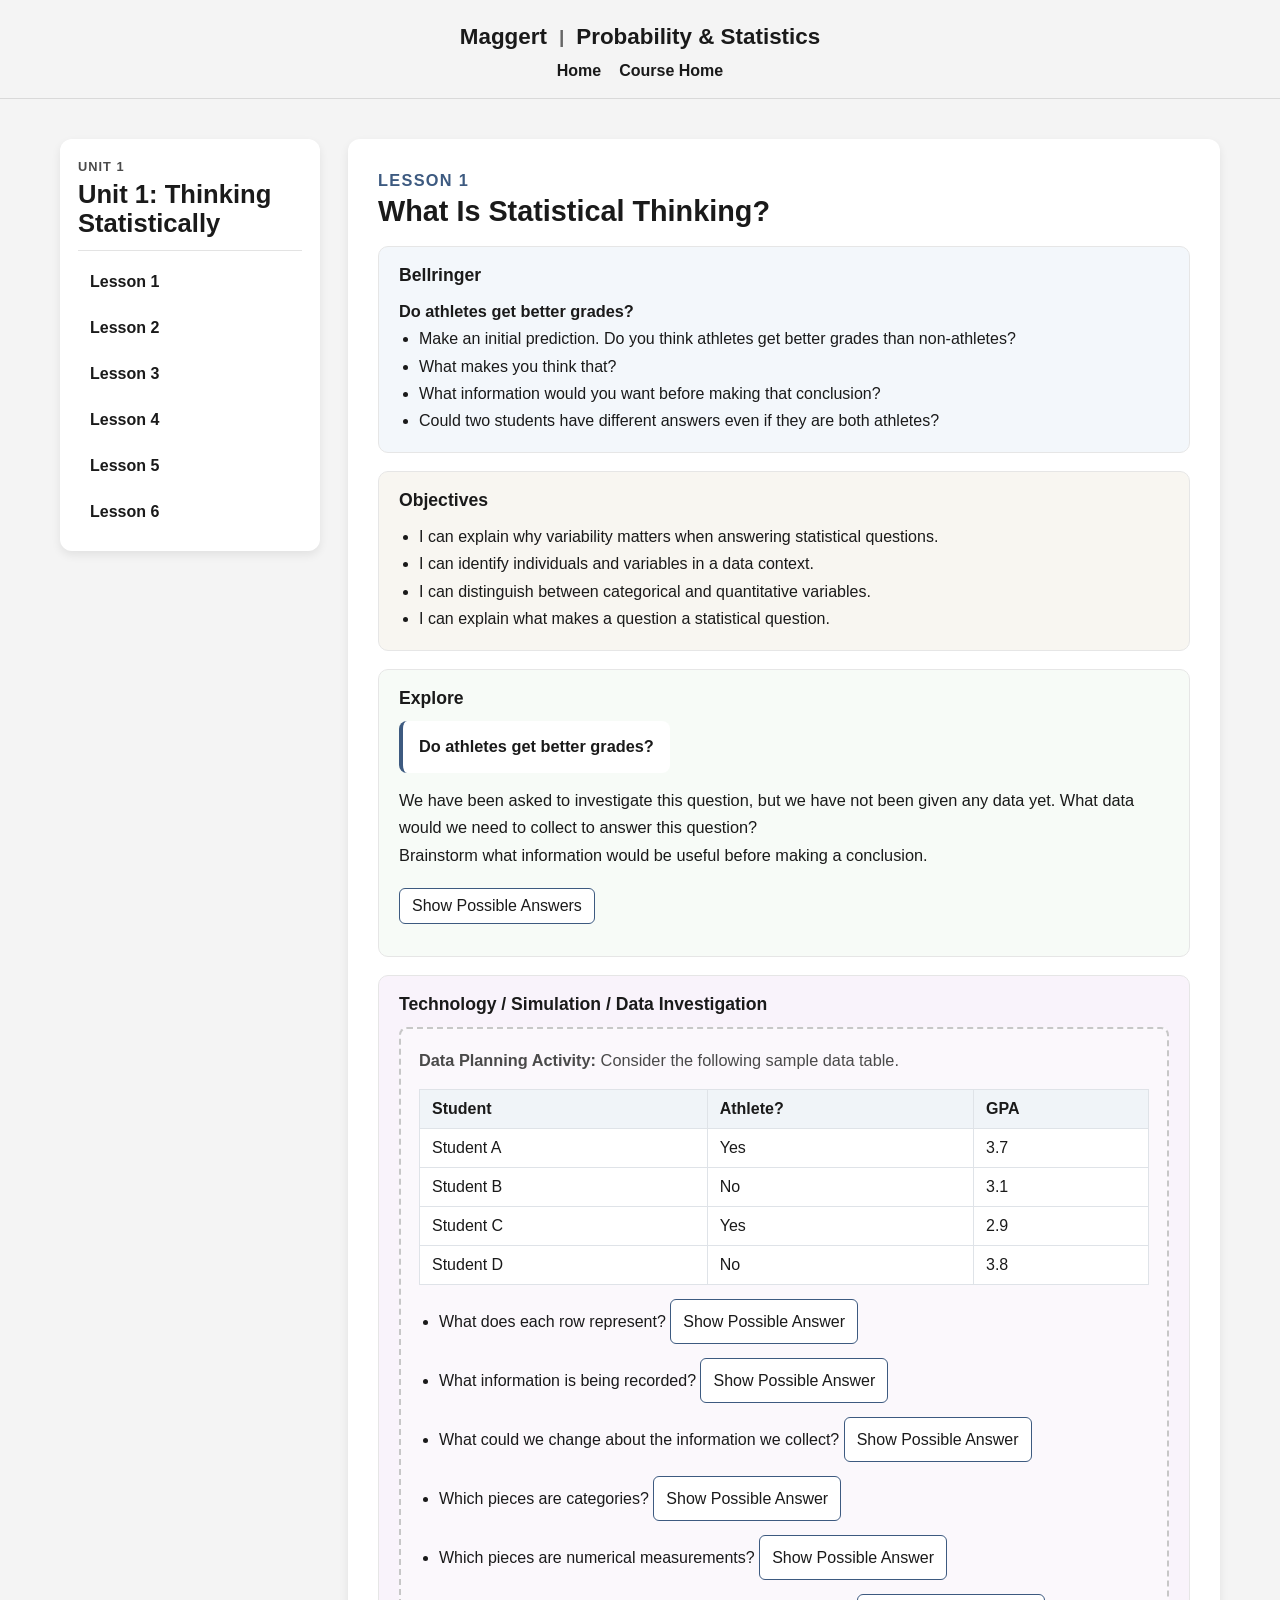
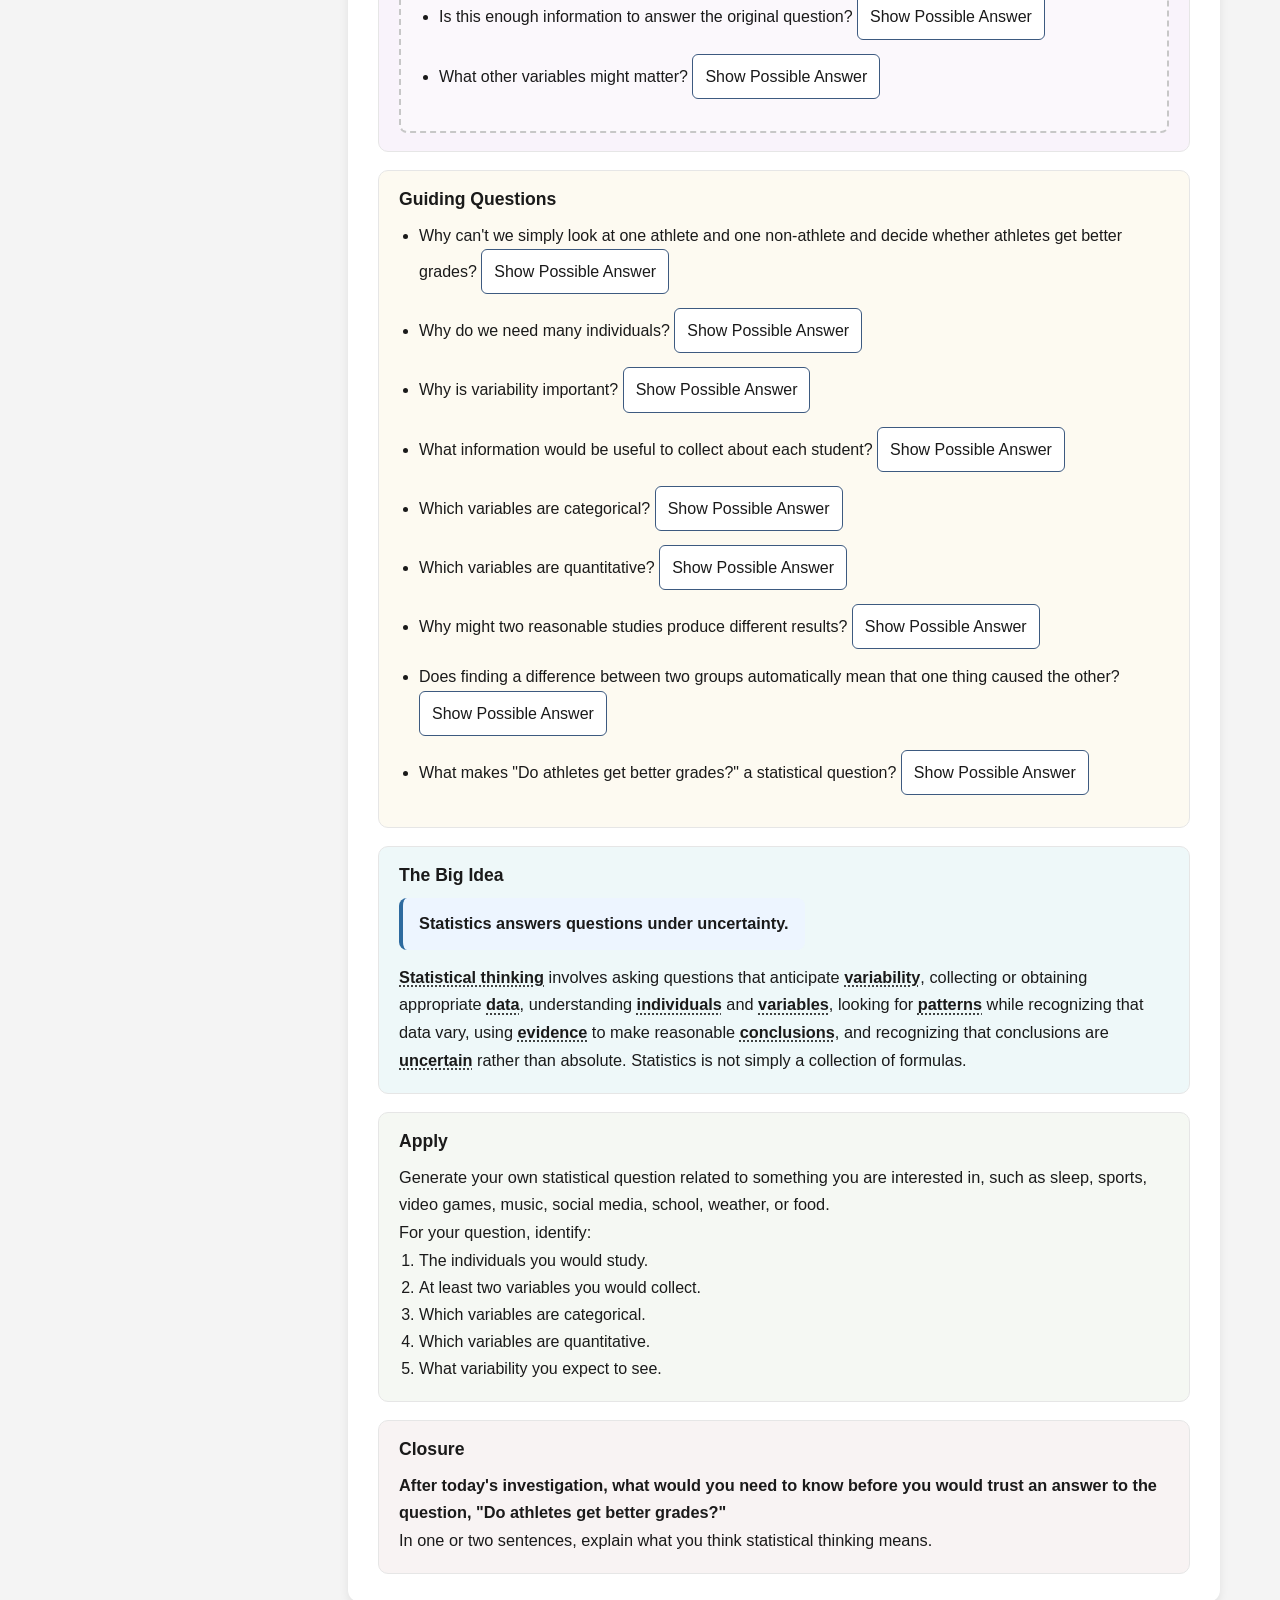
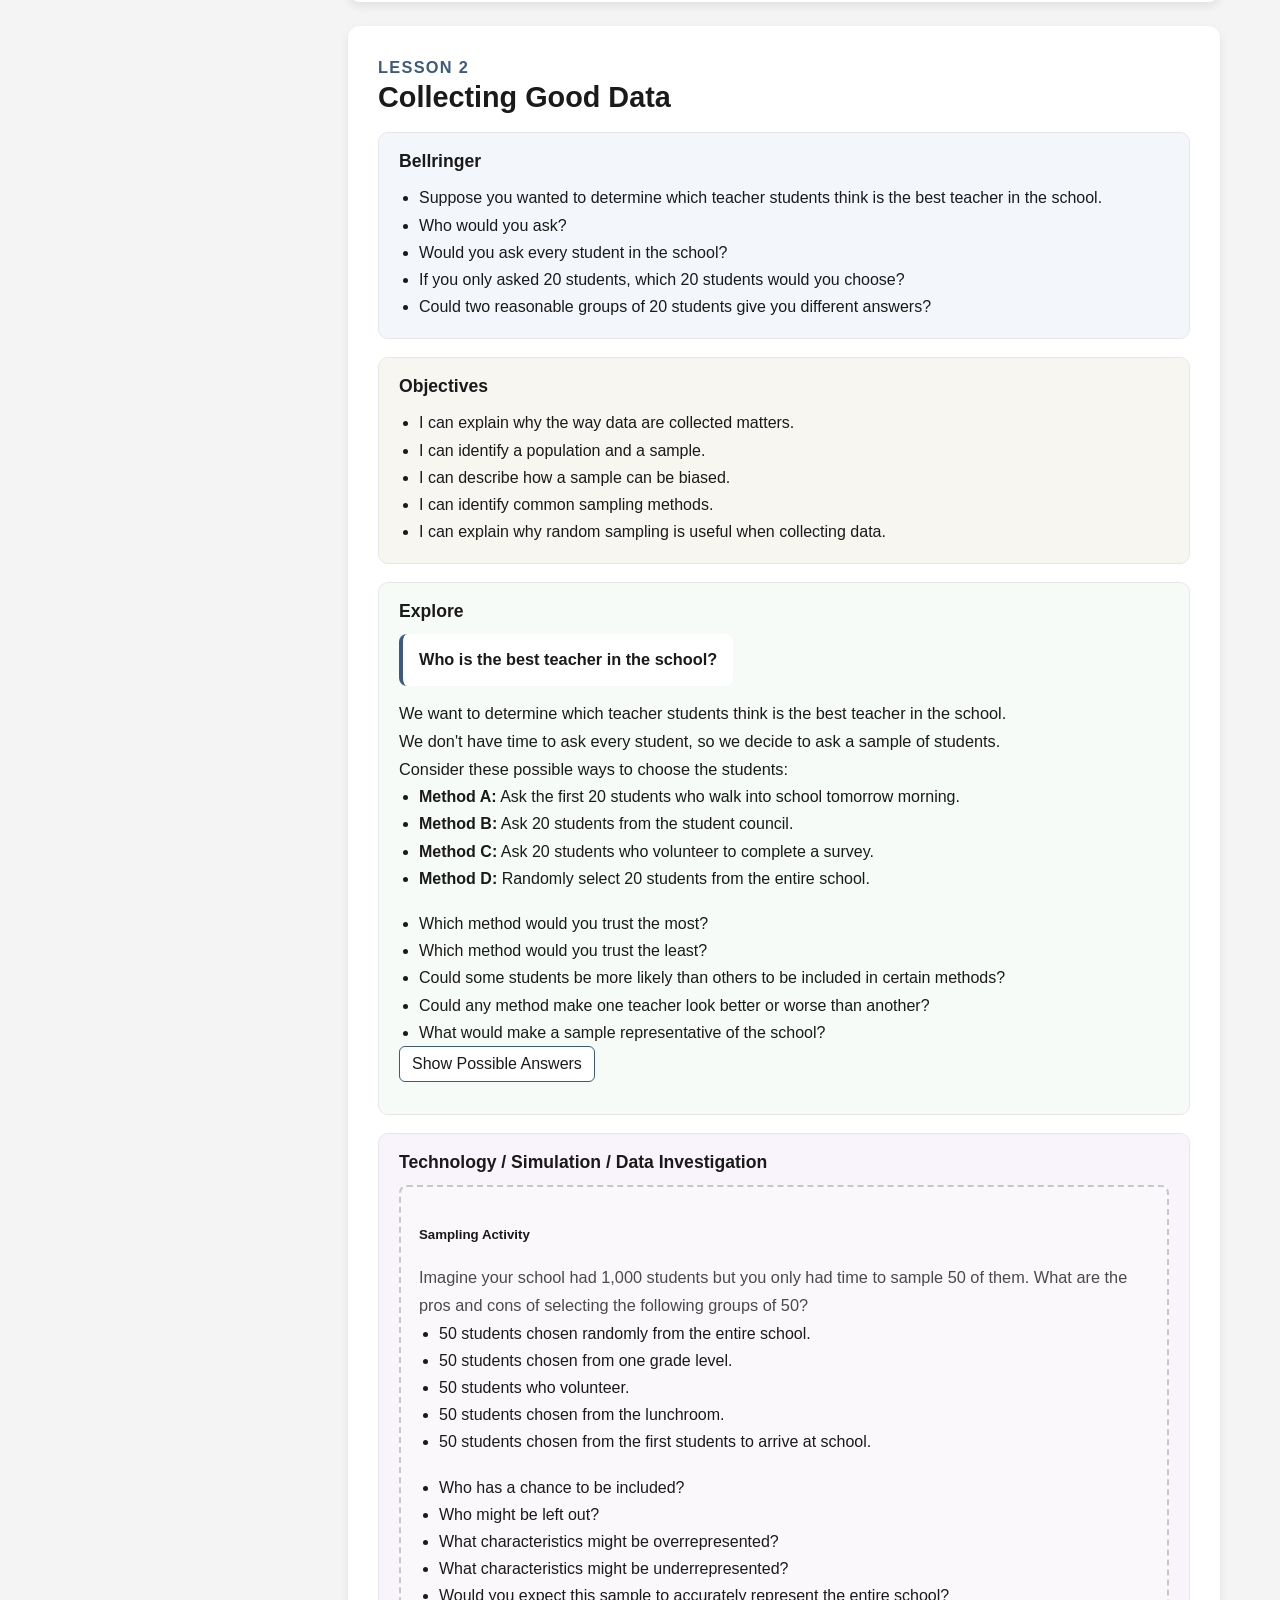
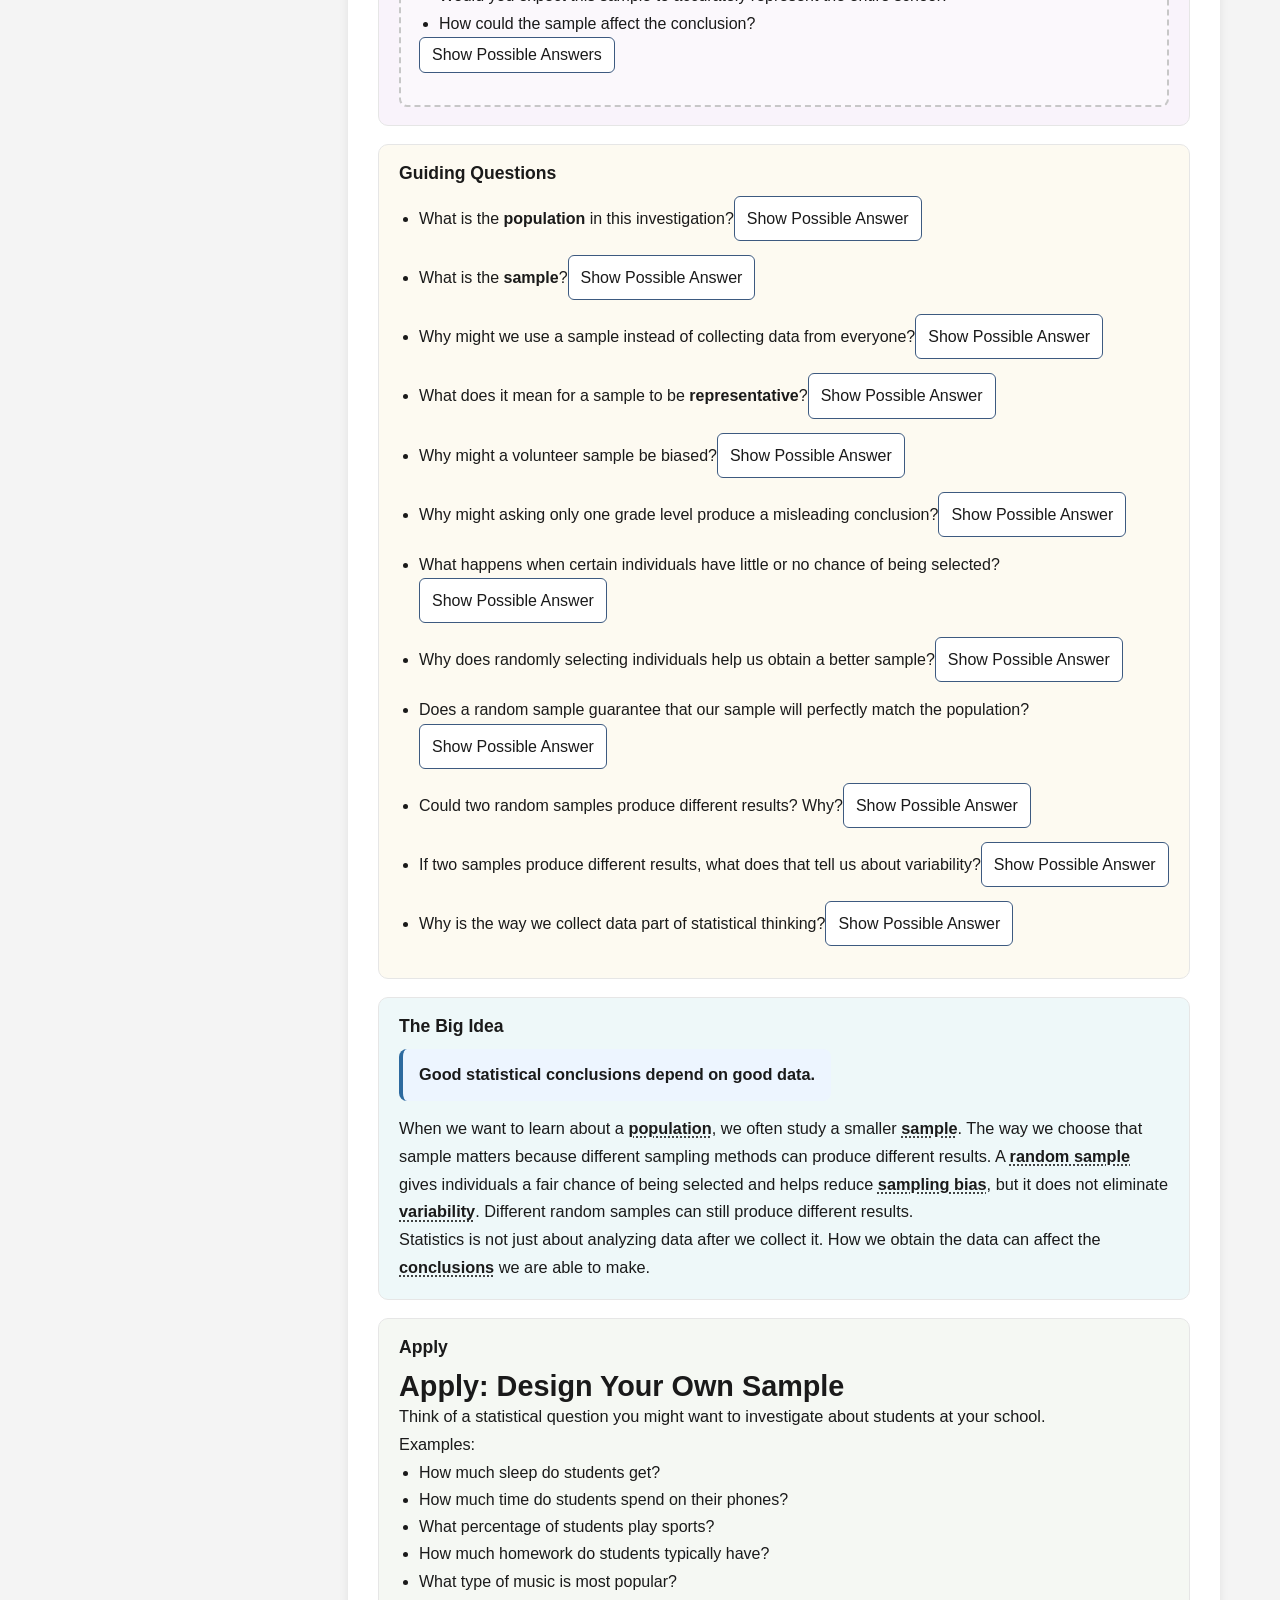
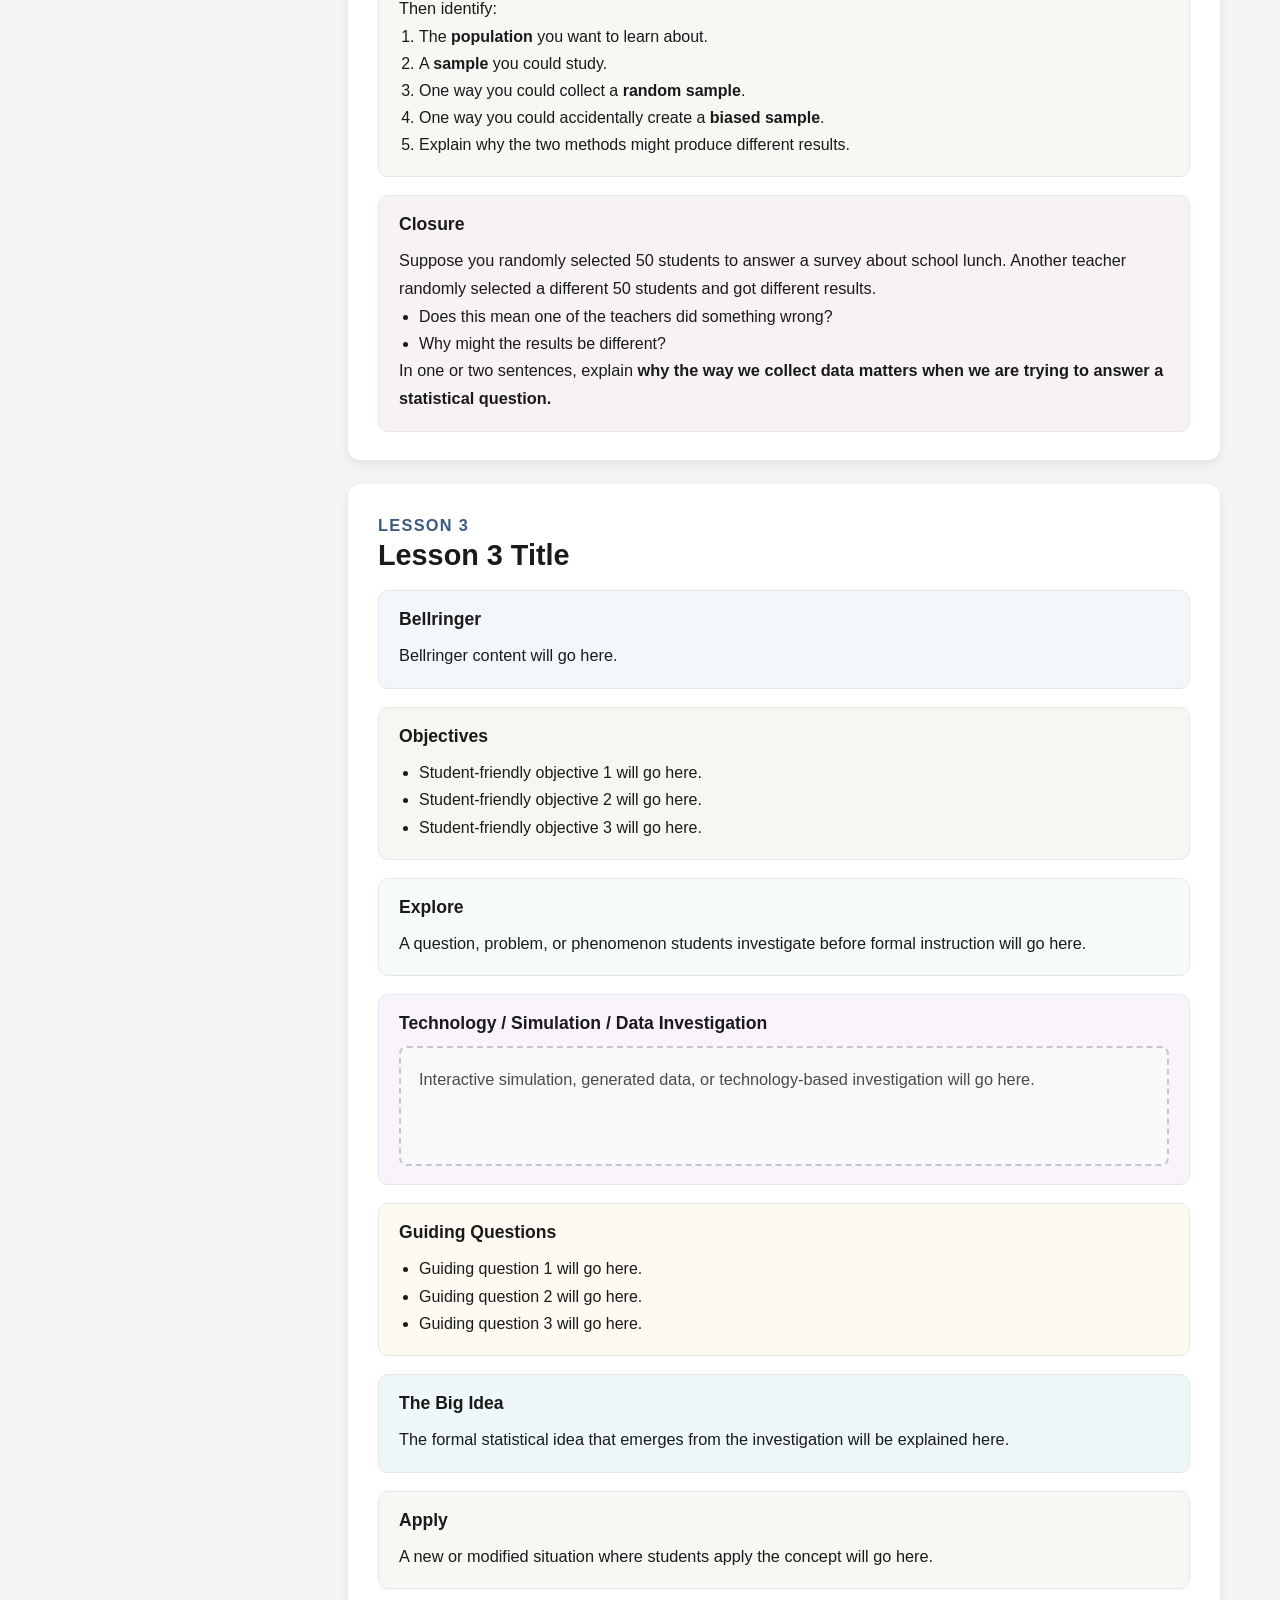
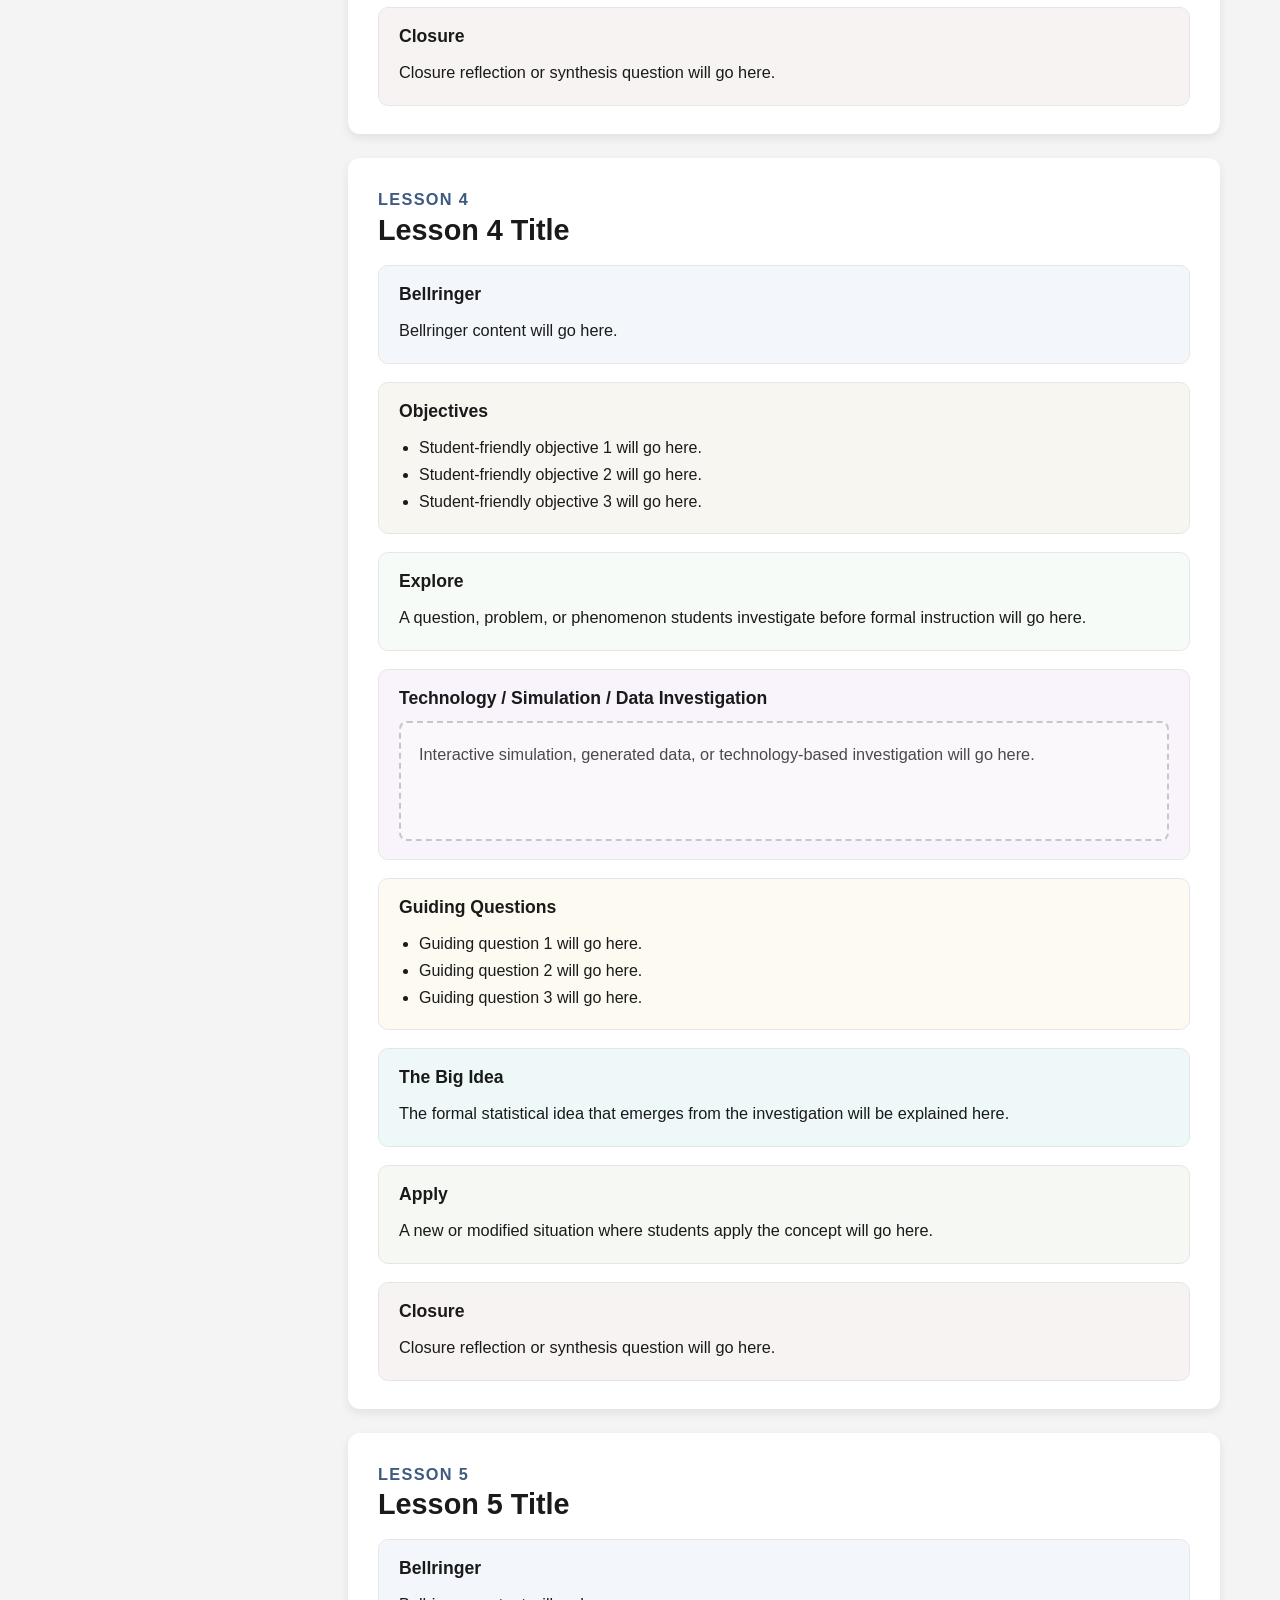
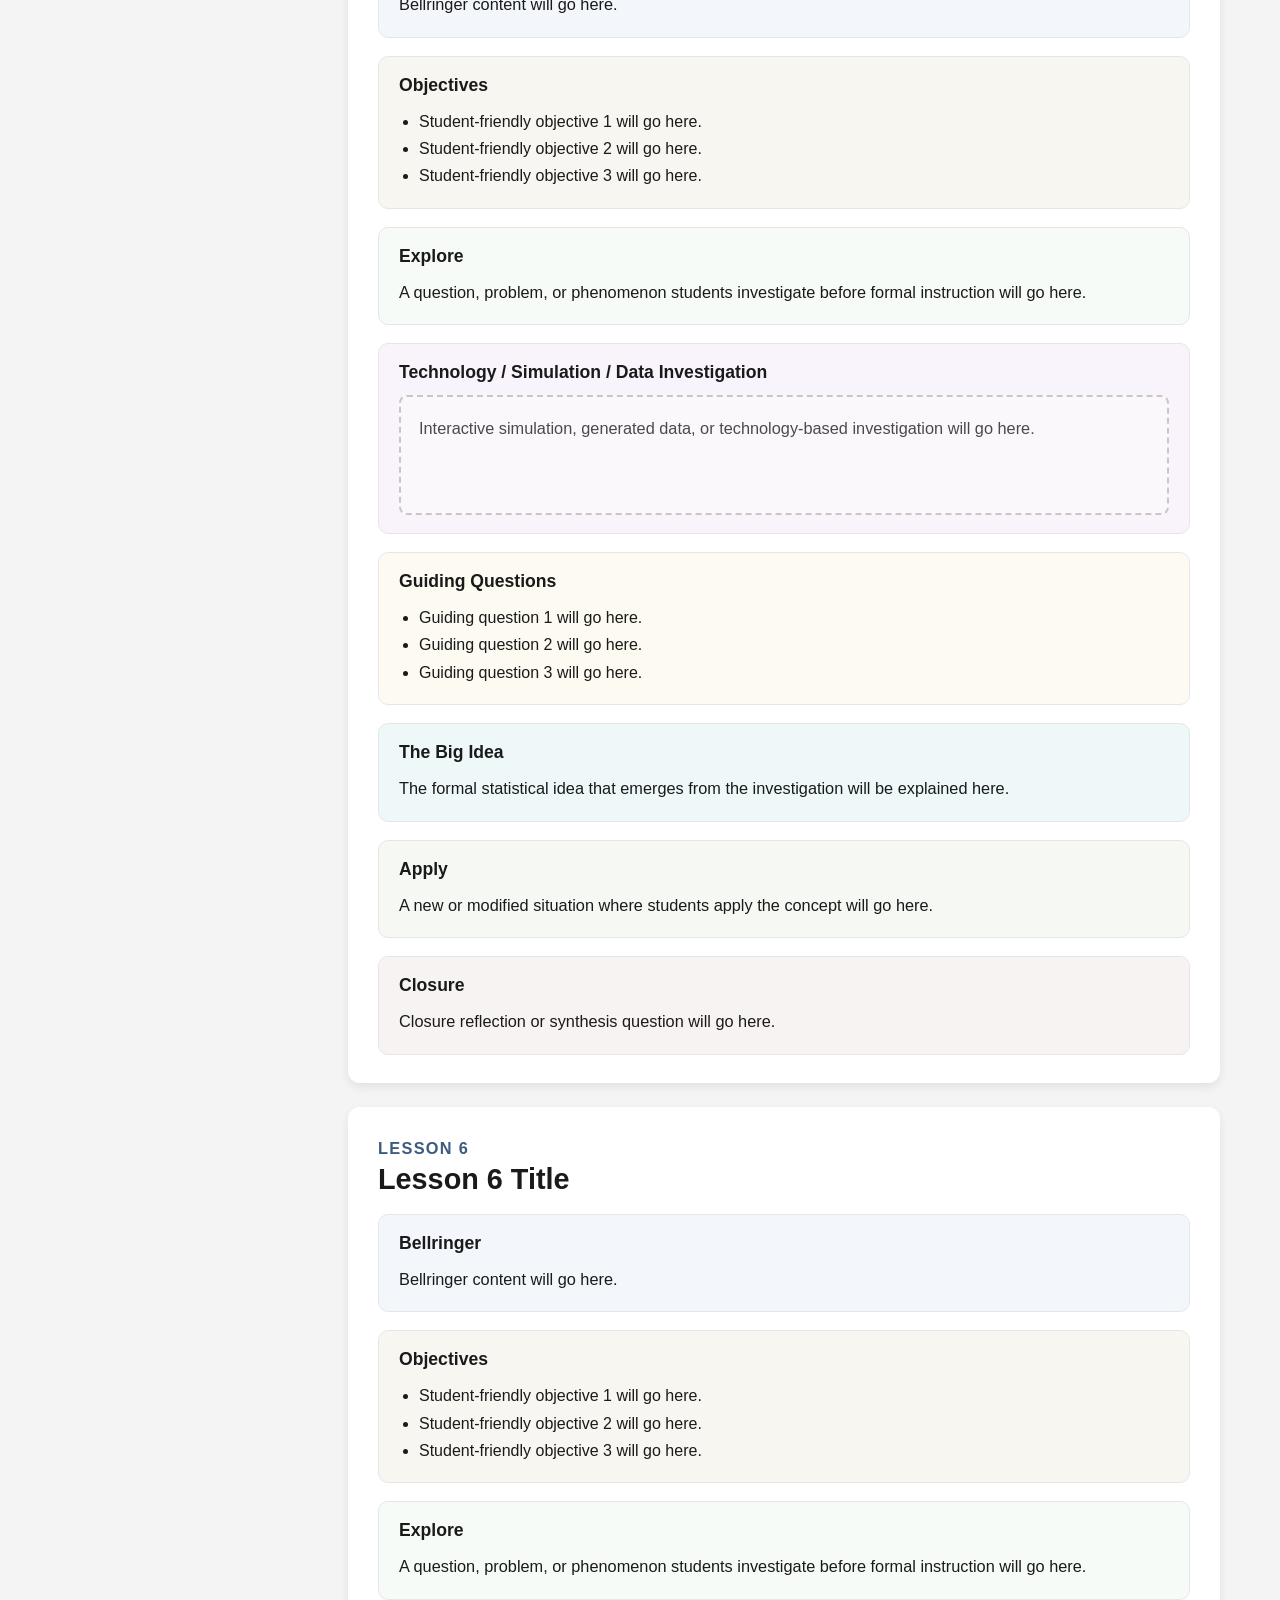
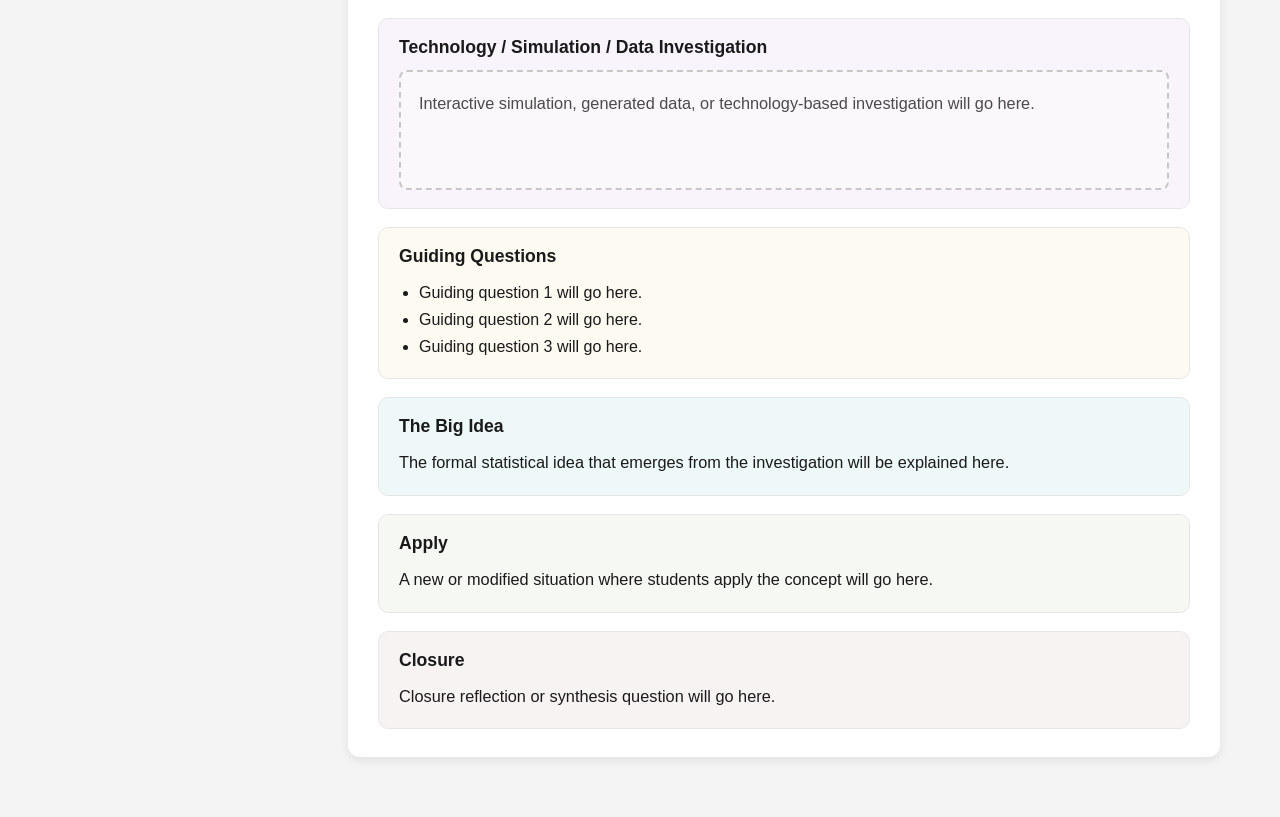
==== commit db645eb0: "Update website" ====
--- a/Prob&Stats/unit-1.html
+++ b/Prob&Stats/unit-1.html
@@ -237,57 +237,154 @@
           <section id="lesson-2" class="lesson">
             <div class="lesson-header">
               <p class="lesson-number">Lesson 2</p>
-              <h3>Lesson 2 Title</h3>
+              <h3>Collecting Good Data</h3>
             </div>
 
             <div class="lesson-section lesson-bellringer">
               <h4>Bellringer</h4>
-              <p>Bellringer content will go here.</p>
+              <ul class="lesson-list">
+                <li>Suppose you wanted to determine which teacher students think is the best teacher in the school.</li>
+                <li>Who would you ask?</li>
+                <li>Would you ask every student in the school?</li>
+                <li>If you only asked 20 students, which 20 students would you choose?</li>
+                <li>Could two reasonable groups of 20 students give you different answers?</li>
+              </ul>
             </div>
 
             <div class="lesson-section lesson-objectives">
               <h4>Objectives</h4>
               <ul class="lesson-list">
-                <li>Student-friendly objective 1 will go here.</li>
-                <li>Student-friendly objective 2 will go here.</li>
-                <li>Student-friendly objective 3 will go here.</li>
+                <li>I can explain why the way data are collected matters.</li>
+                <li>I can identify a population and a sample.</li>
+                <li>I can describe how a sample can be biased.</li>
+                <li>I can identify common sampling methods.</li>
+                <li>I can explain why random sampling is useful when collecting data.</li>
               </ul>
             </div>
 
             <div class="lesson-section lesson-explore">
               <h4>Explore</h4>
-              <p>A question, problem, or phenomenon students investigate before formal instruction will go here.</p>
+              <div class="lesson-callout">
+                <p><strong>Who is the best teacher in the school?</strong></p>
+              </div>
+              <p>We want to determine which teacher students think is the best teacher in the school.</p>
+              <p>We don't have time to ask every student, so we decide to ask a sample of students.</p>
+              <p>Consider these possible ways to choose the students:</p>
+              <ul class="lesson-list">
+                <li><strong>Method A:</strong> Ask the first 20 students who walk into school tomorrow morning.</li>
+                <li><strong>Method B:</strong> Ask 20 students from the student council.</li>
+                <li><strong>Method C:</strong> Ask 20 students who volunteer to complete a survey.</li>
+                <li><strong>Method D:</strong> Randomly select 20 students from the entire school.</li>
+              </ul>
+              <br>
+              <ul class="lesson-list">
+                <li>Which method would you trust the most?</li>
+                <li>Which method would you trust the least?</li>
+                <li>Could some students be more likely than others to be included in certain methods?</li>
+                <li>Could any method make one teacher look better or worse than another?</li>
+                <li>What would make a sample representative of the school?</li>
+              </ul>
+              <button type="button" class="answer-toggle" data-answer-target="lesson-2-explore-answers" aria-expanded="false">Show Possible Answers</button>
+              <div id="lesson-2-explore-answers" class="possible-answer" hidden>
+                <p><strong>Which method would you trust the most?</strong> Method D would generally be the most trustworthy because students are randomly selected from the entire school. This gives students throughout the school a chance to be included.</p>
+                <p><strong>Which method would you trust the least?</strong> Method C could be especially problematic because students choose whether to participate. Students with particularly strong opinions about teachers may be more likely to volunteer.</p>
+                <p><strong>Could some students be more likely than others to be included in certain methods?</strong> Yes. Method A favors students who arrive early, Method B only includes student council members, and Method C includes students who choose to volunteer. Different groups of students may therefore have different chances of being selected.</p>
+                <p><strong>Could any method make one teacher look better or worse than another?</strong> Yes. If certain groups of students tend to prefer certain teachers, a sample that includes more of those students could make those teachers appear more or less popular than they would in the entire school.</p>
+                <p><strong>What would make a sample representative of the school?</strong> A representative sample should reflect the population reasonably well in ways that matter to the question. Random sampling helps because it gives individuals throughout the population a chance to be selected rather than deliberately favoring a particular group.</p>
+              </div>
             </div>
 
             <div class="lesson-section lesson-simulation">
               <h4>Technology / Simulation / Data Investigation</h4>
               <div class="simulation-widget">
-                <p>Interactive simulation, generated data, or technology-based investigation will go here.</p>
+                <h5>Sampling Activity</h5>
+          
+                <p>Imagine your school had 1,000 students but you  only had time to sample 50 of them. What are the pros and cons of selecting the following groups of 50?</p>
+                <ul class="lesson-list">
+                  <li>50 students chosen randomly from the entire school.</li>
+                  <li>50 students chosen from one grade level.</li>
+                  <li>50 students who volunteer.</li>
+                  <li>50 students chosen from the lunchroom.</li>
+                  <li>50 students chosen from the first students to arrive at school.</li>
+                </ul>
+                <br>
+                <ul class="lesson-list">
+                  <li>Who has a chance to be included?</li>
+                  <li>Who might be left out?</li>
+                  <li>What characteristics might be overrepresented?</li>
+                  <li>What characteristics might be underrepresented?</li>
+                  <li>Would you expect this sample to accurately represent the entire school?</li>
+                  <li>How could the sample affect the conclusion?</li>
+                </ul>
+                <button type="button" class="answer-toggle" data-answer-target="lesson-2-simulation-answers" aria-expanded="false">Show Possible Answers</button>
+                <div id="lesson-2-simulation-answers" class="possible-answer" hidden>
+                  <p><strong>Who has a chance to be included?</strong> In a random sample from the entire school, every student has a chance to be selected. In the other samples, the chance of selection depends on characteristics such as grade level, whether a student volunteers, where they eat lunch, or when they arrive at school.</p>
+                  <p><strong>Who might be left out?</strong> Students who do not belong to the selected grade, do not volunteer, eat somewhere other than the lunchroom, or arrive later could have little or no chance of being included in some samples.</p>
+                  <p><strong>What characteristics might be overrepresented?</strong> The sample may contain too many students with characteristics associated with the selection method. For example, a lunchroom sample might overrepresent students who regularly eat in that location.</p>
+                  <p><strong>What characteristics might be underrepresented?</strong> Students who do not fit the selection method may be underrepresented. For example, a sample of volunteers may underrepresent students who are less interested in completing surveys.</p>
+                  <p><strong>Would you expect this sample to accurately represent the entire school?</strong> A random sample from the entire school would generally be the most reasonable choice because every student has a chance to be selected. The non-random samples may systematically leave out certain groups.</p>
+                  <p><strong>How could the sample affect the conclusion?</strong> If the sample contains too many or too few students with certain characteristics, the results may differ from what we would find if we studied the entire school. This can lead to a biased conclusion.</p>
+                </div>
               </div>
             </div>
 
             <div class="lesson-section lesson-questions">
               <h4>Guiding Questions</h4>
               <ul class="lesson-list">
-                <li>Guiding question 1 will go here.</li>
-                <li>Guiding question 2 will go here.</li>
-                <li>Guiding question 3 will go here.</li>
+                <li>What is the <strong>population</strong> in this investigation?<button type="button" class="answer-toggle" data-answer-target="lesson-2-guiding-answer-1" data-show-label="Show Possible Answer" data-hide-label="Hide Possible Answer" aria-expanded="false">Show Possible Answer</button><p id="lesson-2-guiding-answer-1" class="possible-answer" hidden>The population is all 1,000 students in the school—the entire group we want to learn about.</p></li>
+                <li>What is the <strong>sample</strong>?<button type="button" class="answer-toggle" data-answer-target="lesson-2-guiding-answer-2" data-show-label="Show Possible Answer" data-hide-label="Hide Possible Answer" aria-expanded="false">Show Possible Answer</button><p id="lesson-2-guiding-answer-2" class="possible-answer" hidden>The sample is the smaller group of students we actually select and survey, such as the 50 students chosen for the investigation.</p></li>
+                <li>Why might we use a sample instead of collecting data from everyone?<button type="button" class="answer-toggle" data-answer-target="lesson-2-guiding-answer-3" data-show-label="Show Possible Answer" data-hide-label="Hide Possible Answer" aria-expanded="false">Show Possible Answer</button><p id="lesson-2-guiding-answer-3" class="possible-answer" hidden>Studying everyone may take too much time, money, or effort. A well-chosen sample can give us useful information about the larger population.</p></li>
+                <li>What does it mean for a sample to be <strong>representative</strong>?<button type="button" class="answer-toggle" data-answer-target="lesson-2-guiding-answer-4" data-show-label="Show Possible Answer" data-hide-label="Hide Possible Answer" aria-expanded="false">Show Possible Answer</button><p id="lesson-2-guiding-answer-4" class="possible-answer" hidden>A representative sample reasonably reflects the population in characteristics that are important to the question. It should not systematically favor or leave out particular groups.</p></li>
+                <li>Why might a volunteer sample be biased?<button type="button" class="answer-toggle" data-answer-target="lesson-2-guiding-answer-5" data-show-label="Show Possible Answer" data-hide-label="Hide Possible Answer" aria-expanded="false">Show Possible Answer</button><p id="lesson-2-guiding-answer-5" class="possible-answer" hidden>People who choose to volunteer may differ from people who do not volunteer. For example, students with especially strong opinions may be more likely to participate.</p></li>
+                <li>Why might asking only one grade level produce a misleading conclusion?<button type="button" class="answer-toggle" data-answer-target="lesson-2-guiding-answer-6" data-show-label="Show Possible Answer" data-hide-label="Hide Possible Answer" aria-expanded="false">Show Possible Answer</button><p id="lesson-2-guiding-answer-6" class="possible-answer" hidden>Students in different grade levels may have different experiences, opinions, or characteristics. A sample from only one grade may therefore not represent the entire school.</p></li>
+                <li>What happens when certain individuals have little or no chance of being selected?<button type="button" class="answer-toggle" data-answer-target="lesson-2-guiding-answer-7" data-show-label="Show Possible Answer" data-hide-label="Hide Possible Answer" aria-expanded="false">Show Possible Answer</button><p id="lesson-2-guiding-answer-7" class="possible-answer" hidden>Those individuals are underrepresented or completely left out of the sample. If the excluded individuals differ from those who are selected, the sample can be biased.</p></li>
+                <li>Why does randomly selecting individuals help us obtain a better sample?<button type="button" class="answer-toggle" data-answer-target="lesson-2-guiding-answer-8" data-show-label="Show Possible Answer" data-hide-label="Hide Possible Answer" aria-expanded="false">Show Possible Answer</button><p id="lesson-2-guiding-answer-8" class="possible-answer" hidden>Random selection gives individuals a fair opportunity to be selected and reduces the chance that we intentionally or unintentionally favor a particular group.</p></li>
+                <li>Does a random sample guarantee that our sample will perfectly match the population?<button type="button" class="answer-toggle" data-answer-target="lesson-2-guiding-answer-9" data-show-label="Show Possible Answer" data-hide-label="Hide Possible Answer" aria-expanded="false">Show Possible Answer</button><p id="lesson-2-guiding-answer-9" class="possible-answer" hidden>No. Random sampling reduces the risk of systematic bias, but random variation still exists. A random sample can differ from the population simply because of chance.</p></li>
+                <li>Could two random samples produce different results? Why?<button type="button" class="answer-toggle" data-answer-target="lesson-2-guiding-answer-10" data-show-label="Show Possible Answer" data-hide-label="Hide Possible Answer" aria-expanded="false">Show Possible Answer</button><p id="lesson-2-guiding-answer-10" class="possible-answer" hidden>Yes. Random samples contain different individuals, so the results can vary from sample to sample. This is an example of variability.</p></li>
+                <li>If two samples produce different results, what does that tell us about variability?<button type="button" class="answer-toggle" data-answer-target="lesson-2-guiding-answer-11" data-show-label="Show Possible Answer" data-hide-label="Hide Possible Answer" aria-expanded="false">Show Possible Answer</button><p id="lesson-2-guiding-answer-11" class="possible-answer" hidden>It shows that different samples can produce different results even when they are selected using the same method. Sampling variability is an important part of statistical reasoning.</p></li>
+                <li>Why is the way we collect data part of statistical thinking?<button type="button" class="answer-toggle" data-answer-target="lesson-2-guiding-answer-12" data-show-label="Show Possible Answer" data-hide-label="Hide Possible Answer" aria-expanded="false">Show Possible Answer</button><p id="lesson-2-guiding-answer-12" class="possible-answer" hidden>The method we use to collect data affects which individuals are represented and therefore can affect our conclusions. Good statistical thinking considers how the data were obtained before using them to make conclusions.</p></li>
               </ul>
             </div>
 
             <div class="lesson-section lesson-big-idea">
               <h4>The Big Idea</h4>
-              <p>The formal statistical idea that emerges from the investigation will be explained here.</p>
+              <div class="lesson-callout emphasis">
+                <p><strong>Good statistical conclusions depend on good data.</strong></p>
+              </div>
+              <p>When we want to learn about a <span class="glossary-term" tabindex="0" role="button" aria-expanded="false">population<span class="glossary-definition">The entire group of individuals we want to learn about.</span></span>, we often study a smaller <span class="glossary-term" tabindex="0" role="button" aria-expanded="false">sample<span class="glossary-definition">A smaller group of individuals selected from a population to collect data from.</span></span>. The way we choose that sample matters because different sampling methods can produce different results. A <span class="glossary-term" tabindex="0" role="button" aria-expanded="false">random sample<span class="glossary-definition">A sample selected using a random process so that individuals have a fair chance of being selected.</span></span> gives individuals a fair chance of being selected and helps reduce <span class="glossary-term" tabindex="0" role="button" aria-expanded="false">sampling bias<span class="glossary-definition">A systematic problem in how a sample is selected that causes some individuals or groups to be overrepresented or underrepresented.</span></span>, but it does not eliminate <span class="glossary-term" tabindex="0" role="button" aria-expanded="false">variability<span class="glossary-definition">The fact that different individuals or samples can produce different results.</span></span>. Different random samples can still produce different results.</p>
+              <p>Statistics is not just about analyzing data after we collect it. How we obtain the data can affect the <span class="glossary-term" tabindex="0" role="button" aria-expanded="false">conclusions<span class="glossary-definition">Statements or decisions we make based on evidence from data.</span></span> we are able to make.</p>
             </div>
 
             <div class="lesson-section lesson-apply">
               <h4>Apply</h4>
-              <p>A new or modified situation where students apply the concept will go here.</p>
+              <h3>Apply: Design Your Own Sample</h3>
+              <p>Think of a statistical question you might want to investigate about students at your school.</p>
+              <p>Examples:</p>
+              <ul class="lesson-list">
+                <li>How much sleep do students get?</li>
+                <li>How much time do students spend on their phones?</li>
+                <li>What percentage of students play sports?</li>
+                <li>How much homework do students typically have?</li>
+                <li>What type of music is most popular?</li>
+              </ul>
+              <p>Then identify:</p>
+              <ol class="lesson-list lesson-ordered-list">
+                <li>The <strong>population</strong> you want to learn about.</li>
+                <li>A <strong>sample</strong> you could study.</li>
+                <li>One way you could collect a <strong>random sample</strong>.</li>
+                <li>One way you could accidentally create a <strong>biased sample</strong>.</li>
+                <li>Explain why the two methods might produce different results.</li>
+              </ol>
             </div>
 
             <div class="lesson-section lesson-closure">
               <h4>Closure</h4>
-              <p>Closure reflection or synthesis question will go here.</p>
+              <p>Suppose you randomly selected 50 students to answer a survey about school lunch. Another teacher randomly selected a different 50 students and got different results.</p>
+              <ul class="lesson-list">
+                <li>Does this mean one of the teachers did something wrong?</li>
+                <li>Why might the results be different?</li>
+              </ul>
+              <p>In one or two sentences, explain <strong>why the way we collect data matters when we are trying to answer a statistical question.</strong></p>
             </div>
           </section>
 
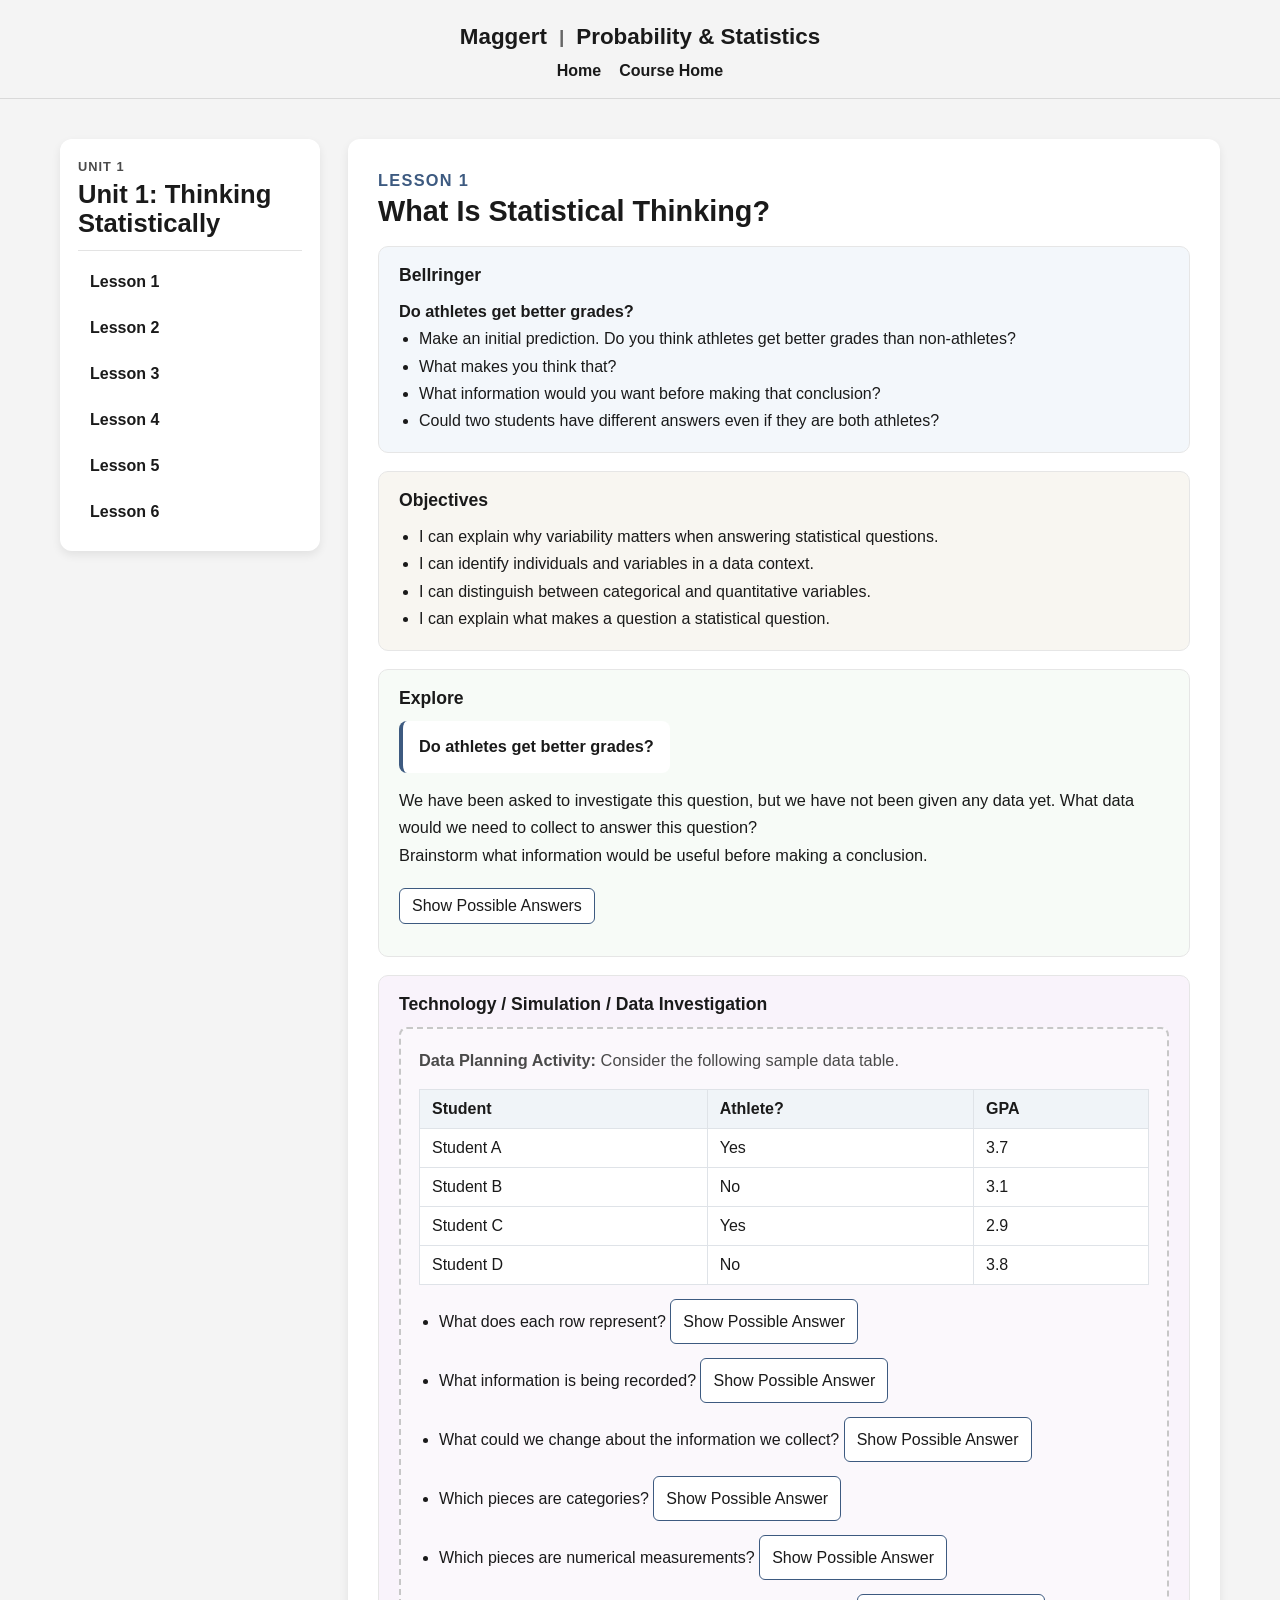
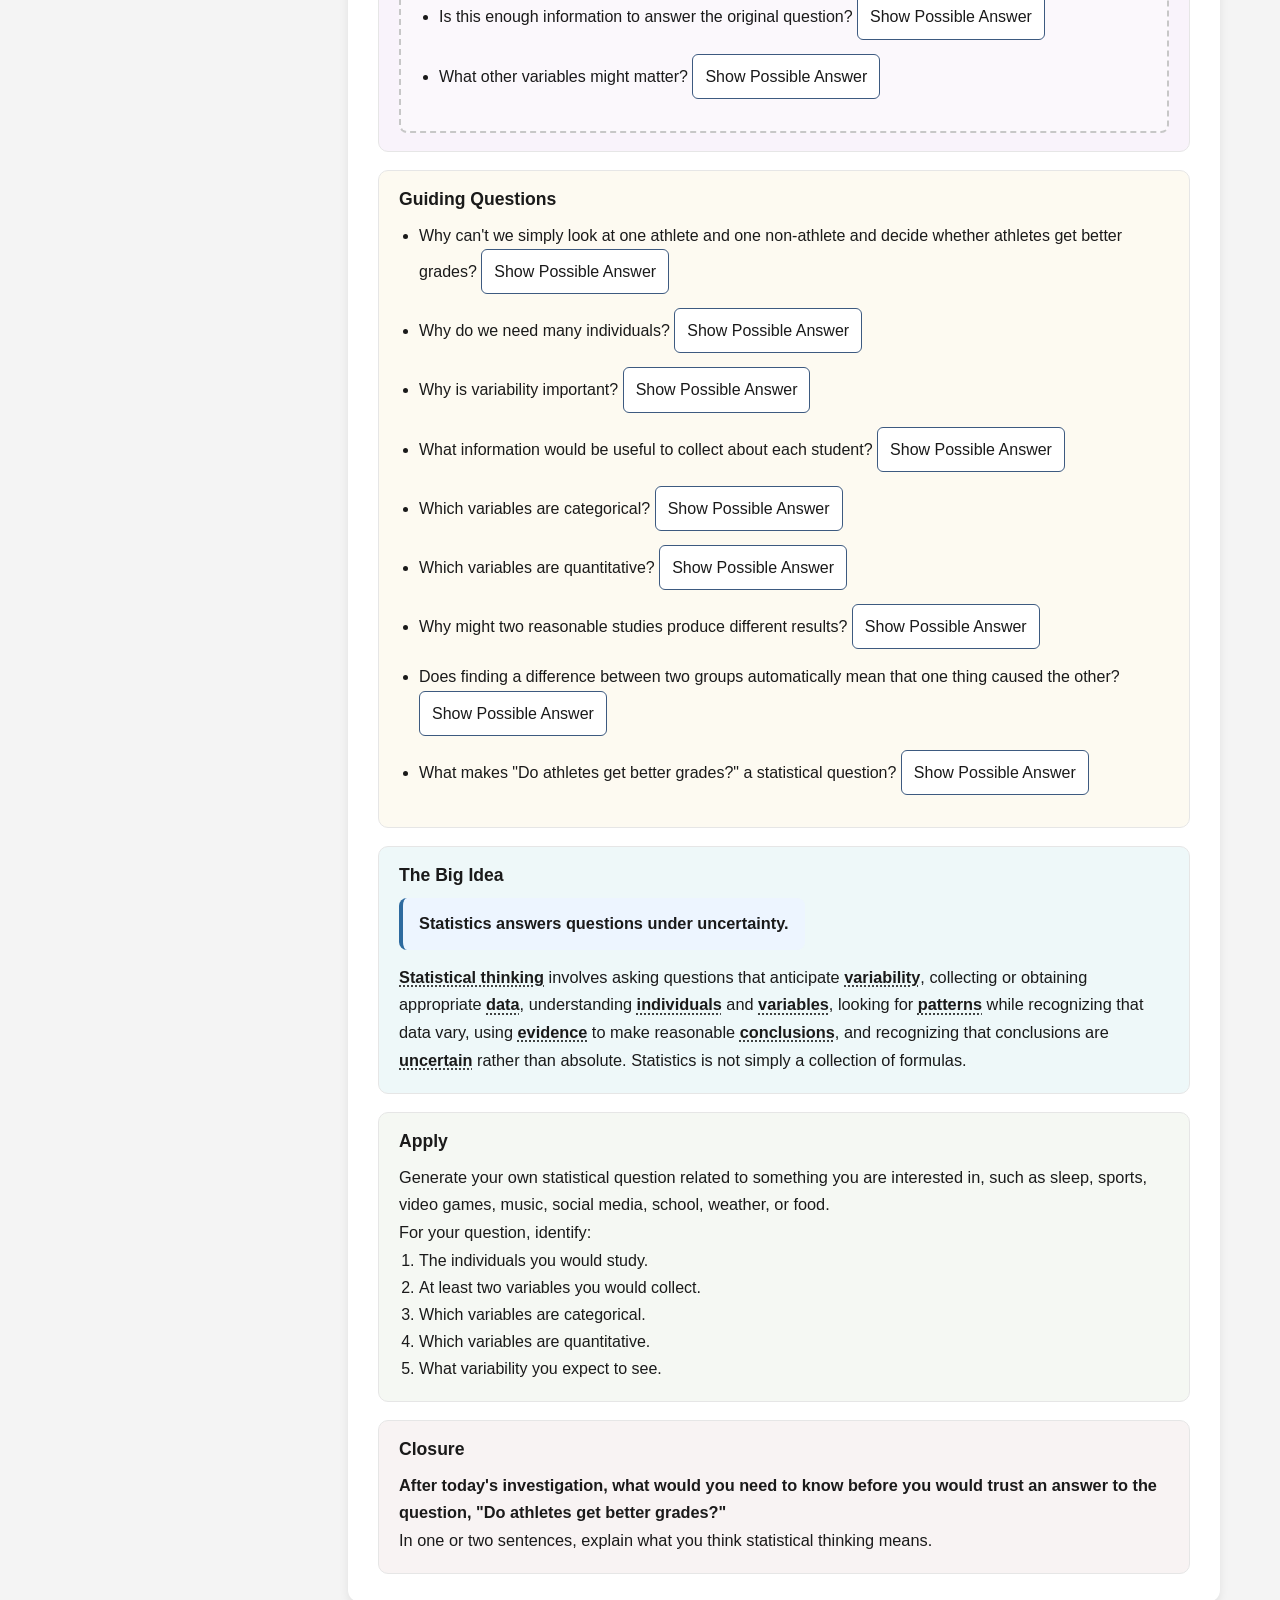
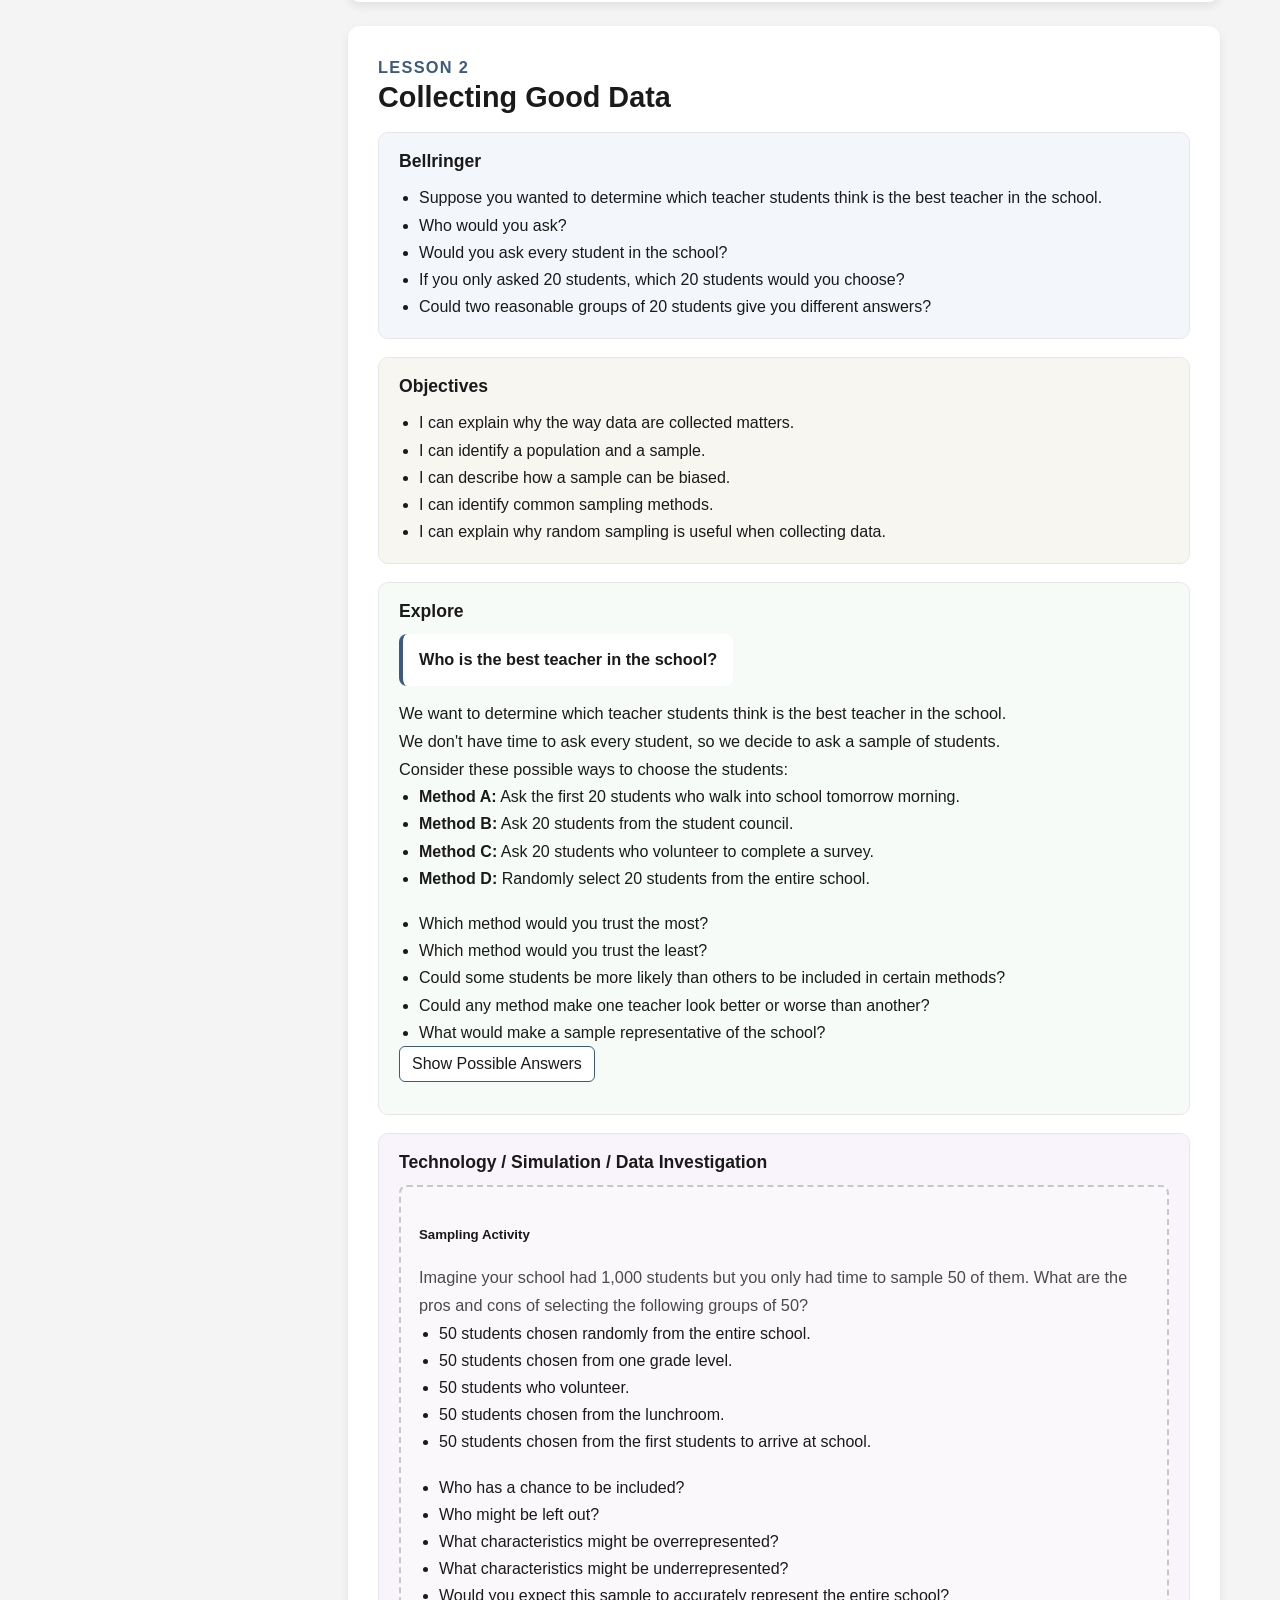
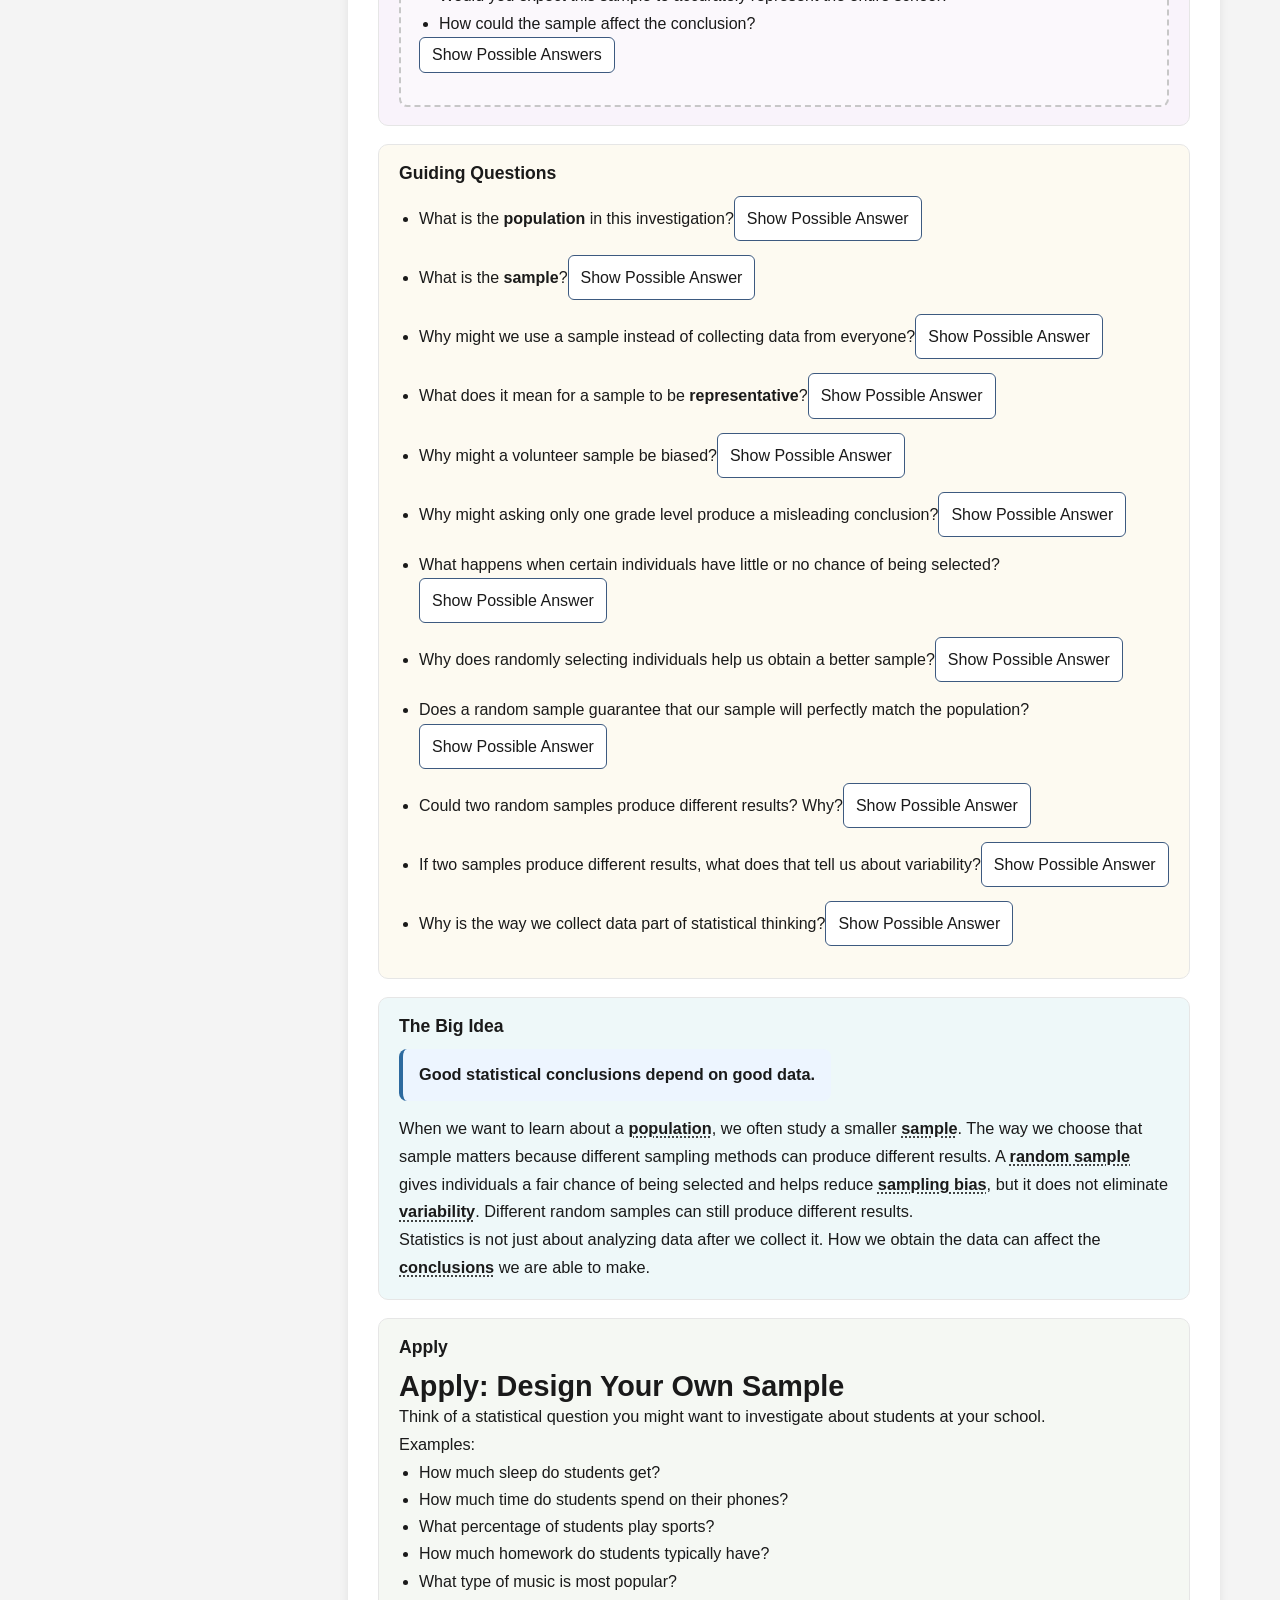
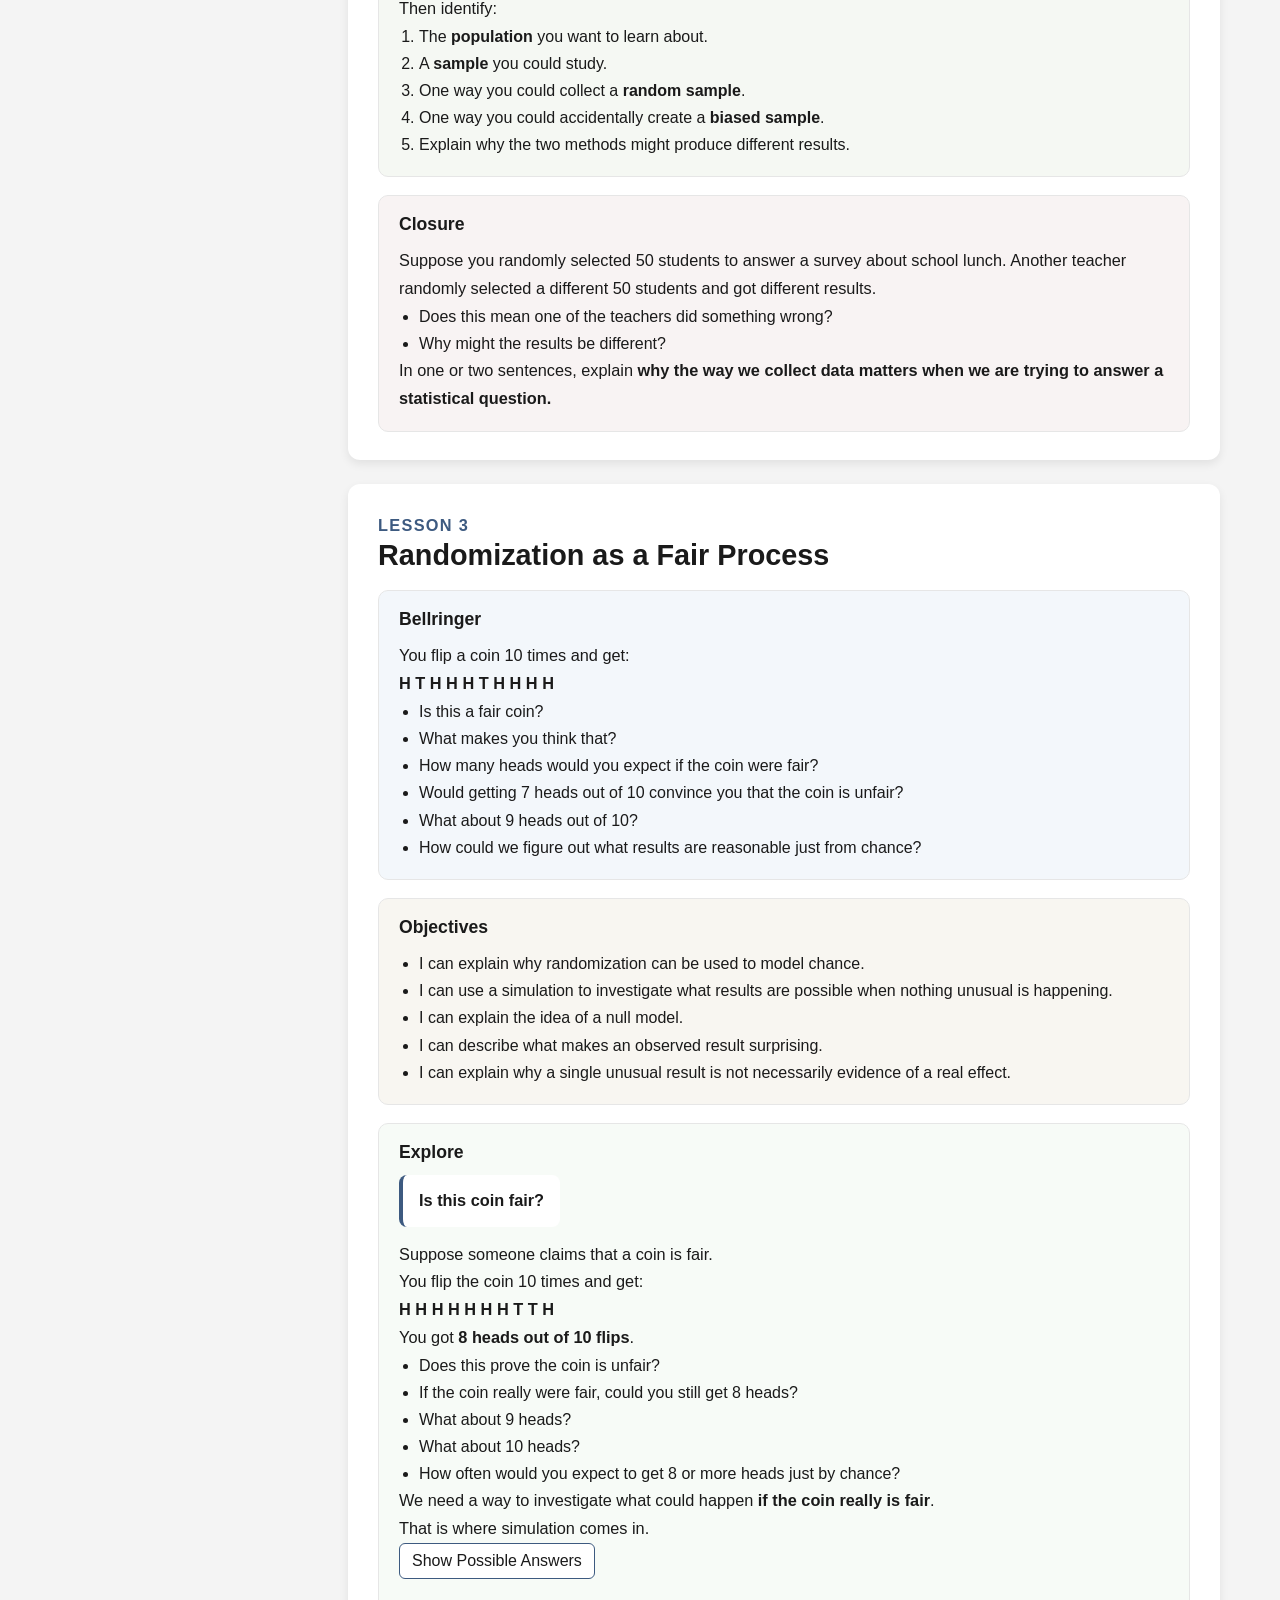
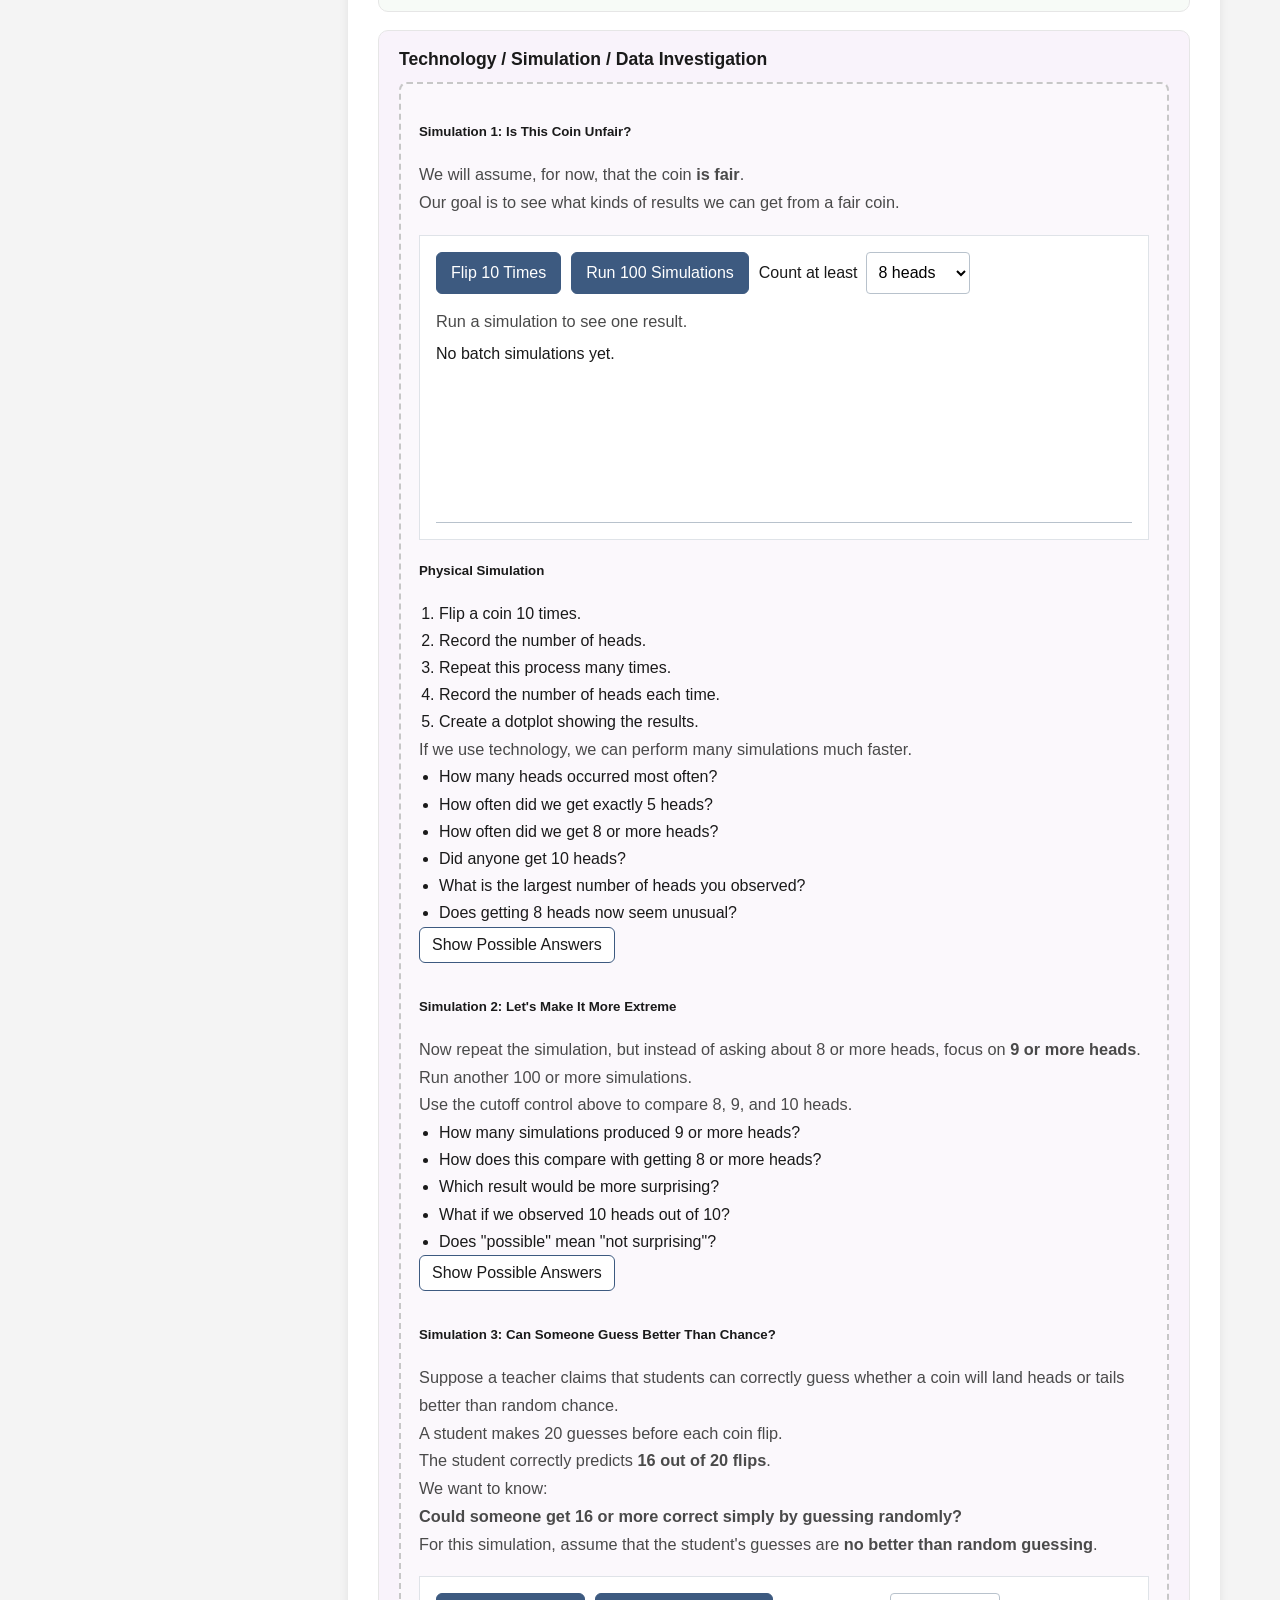
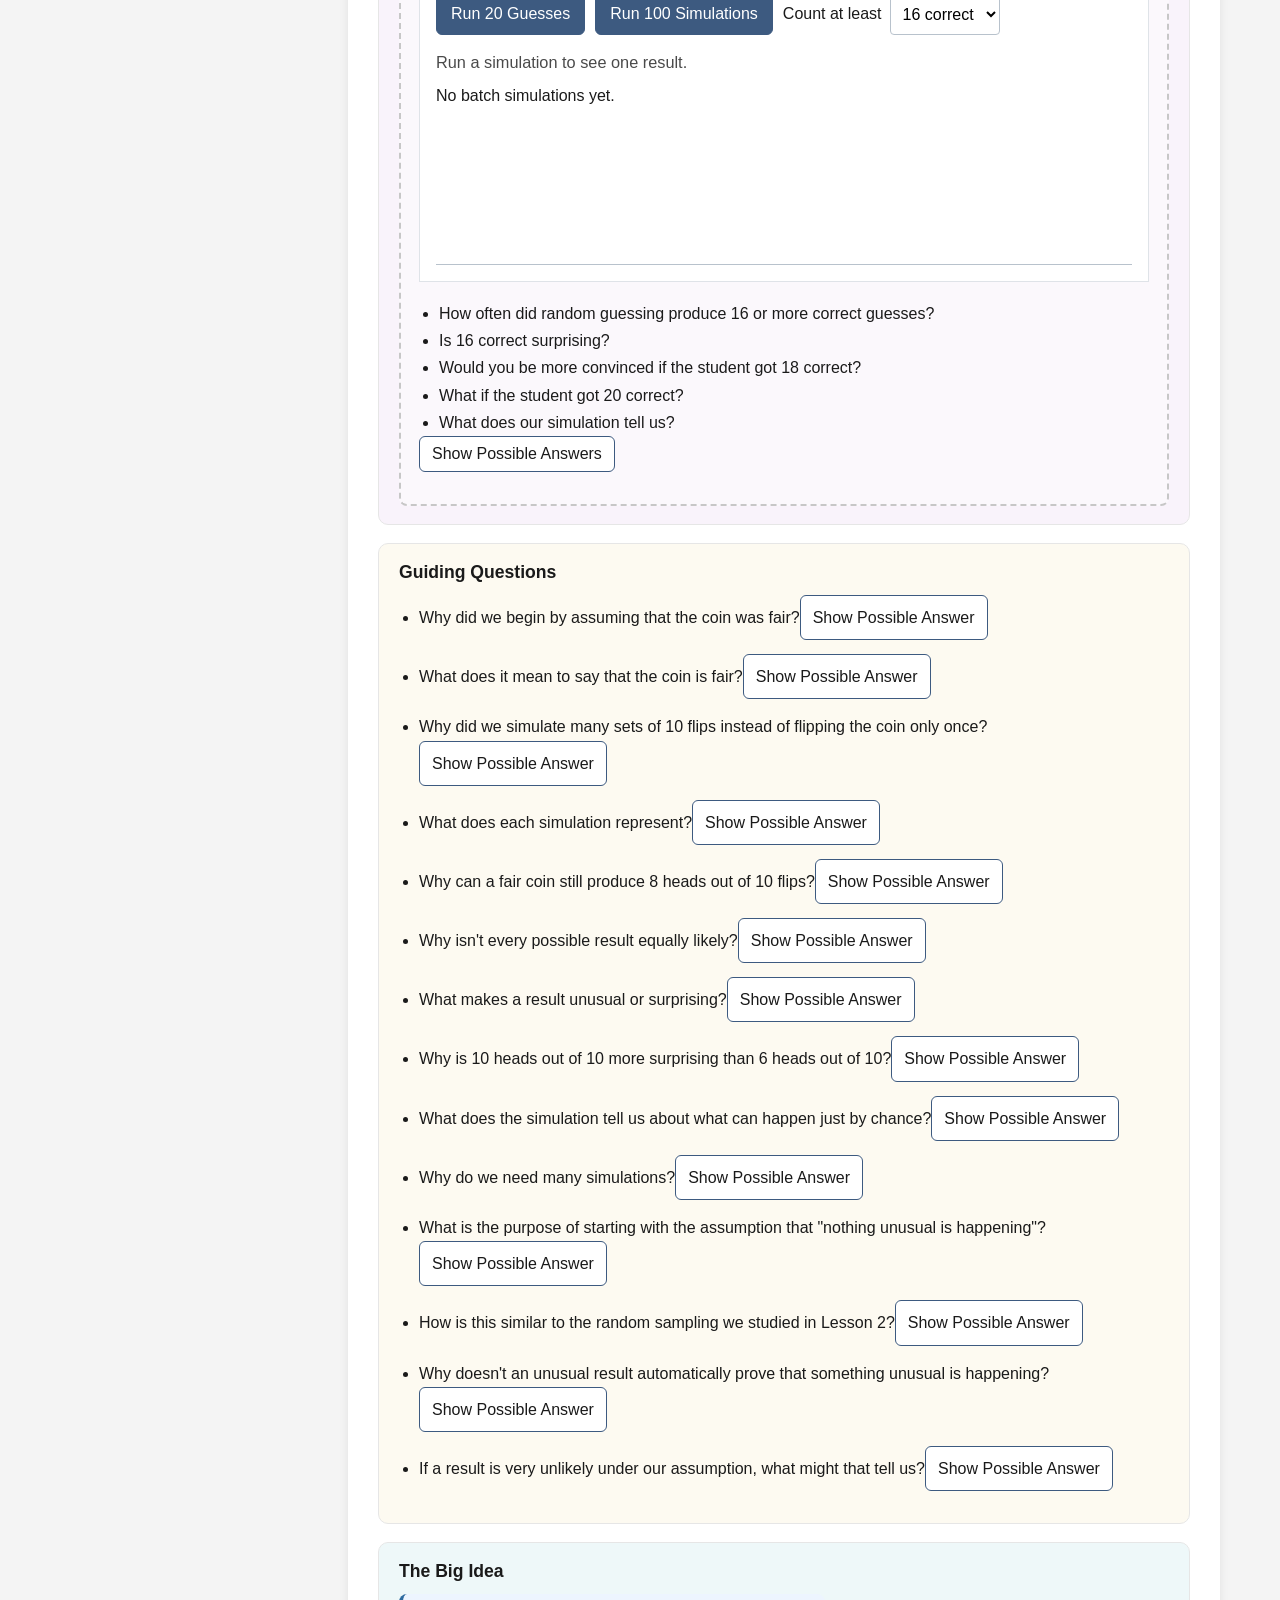
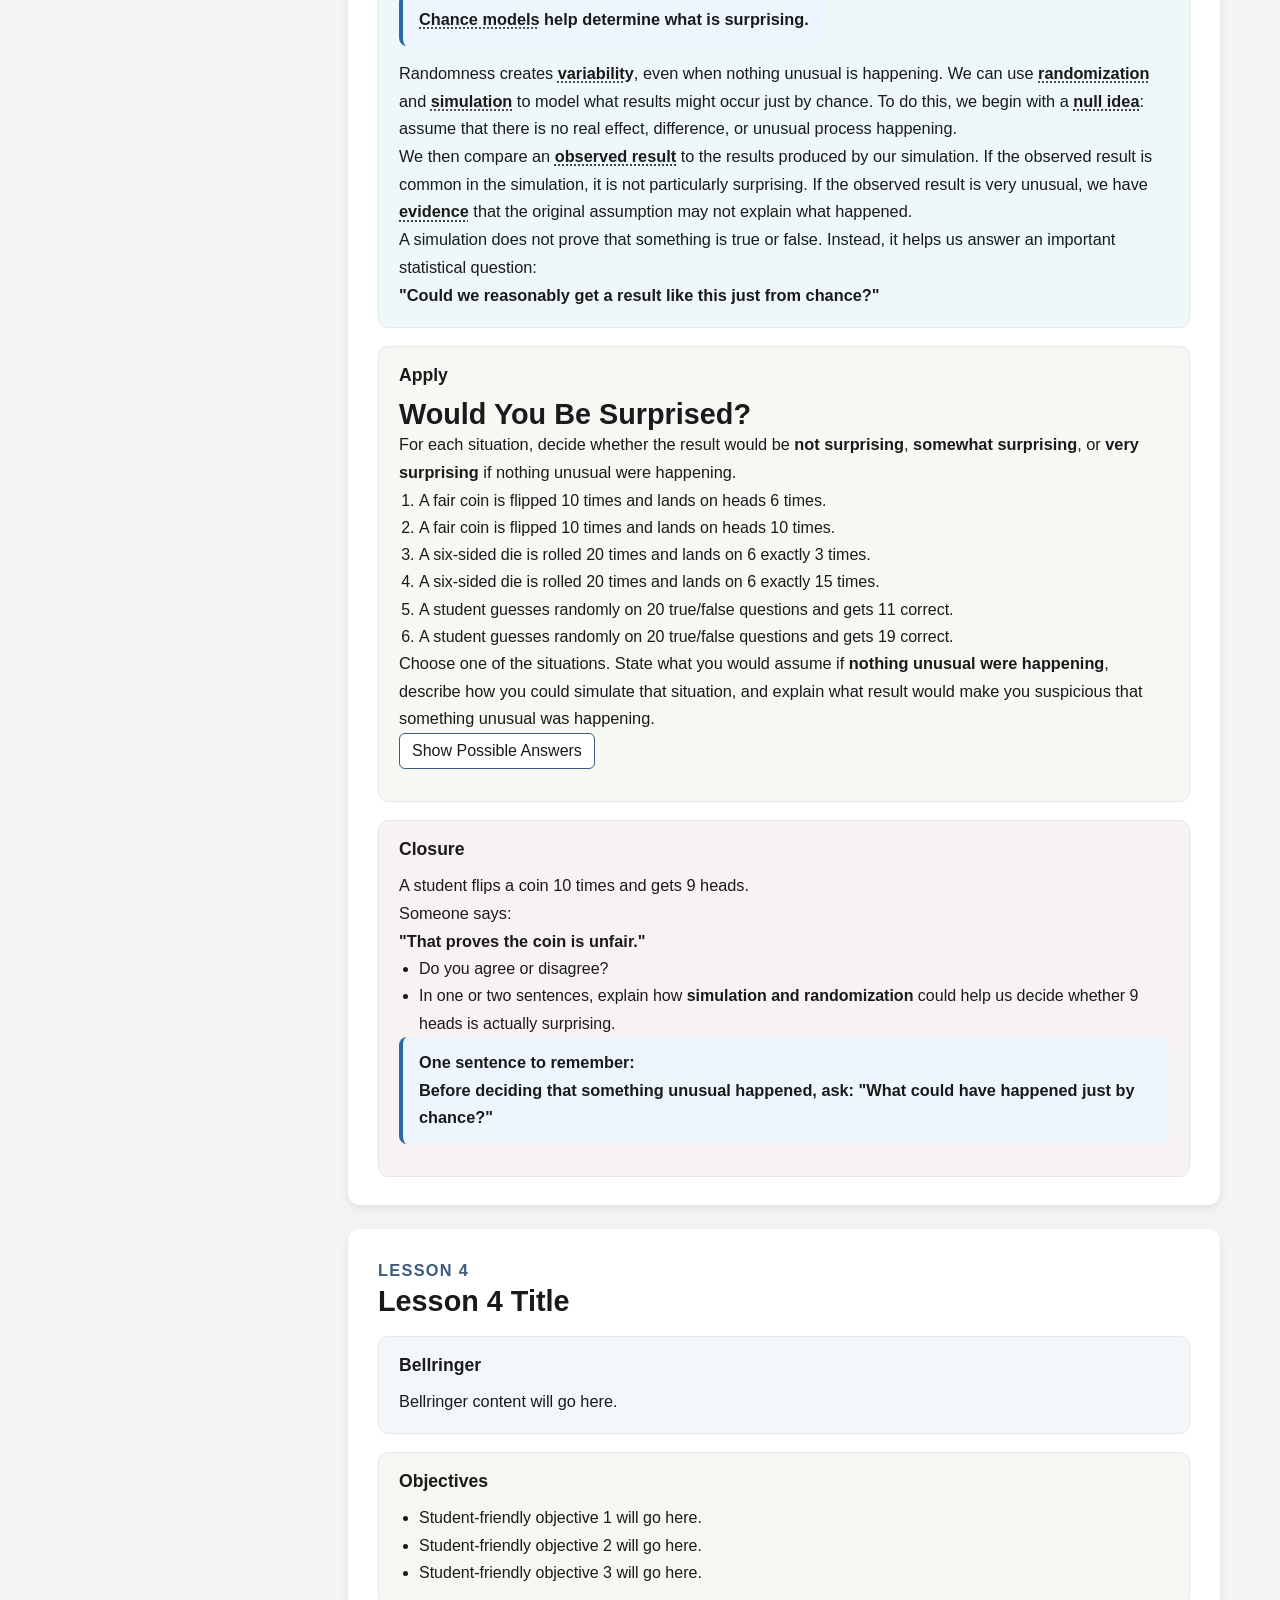
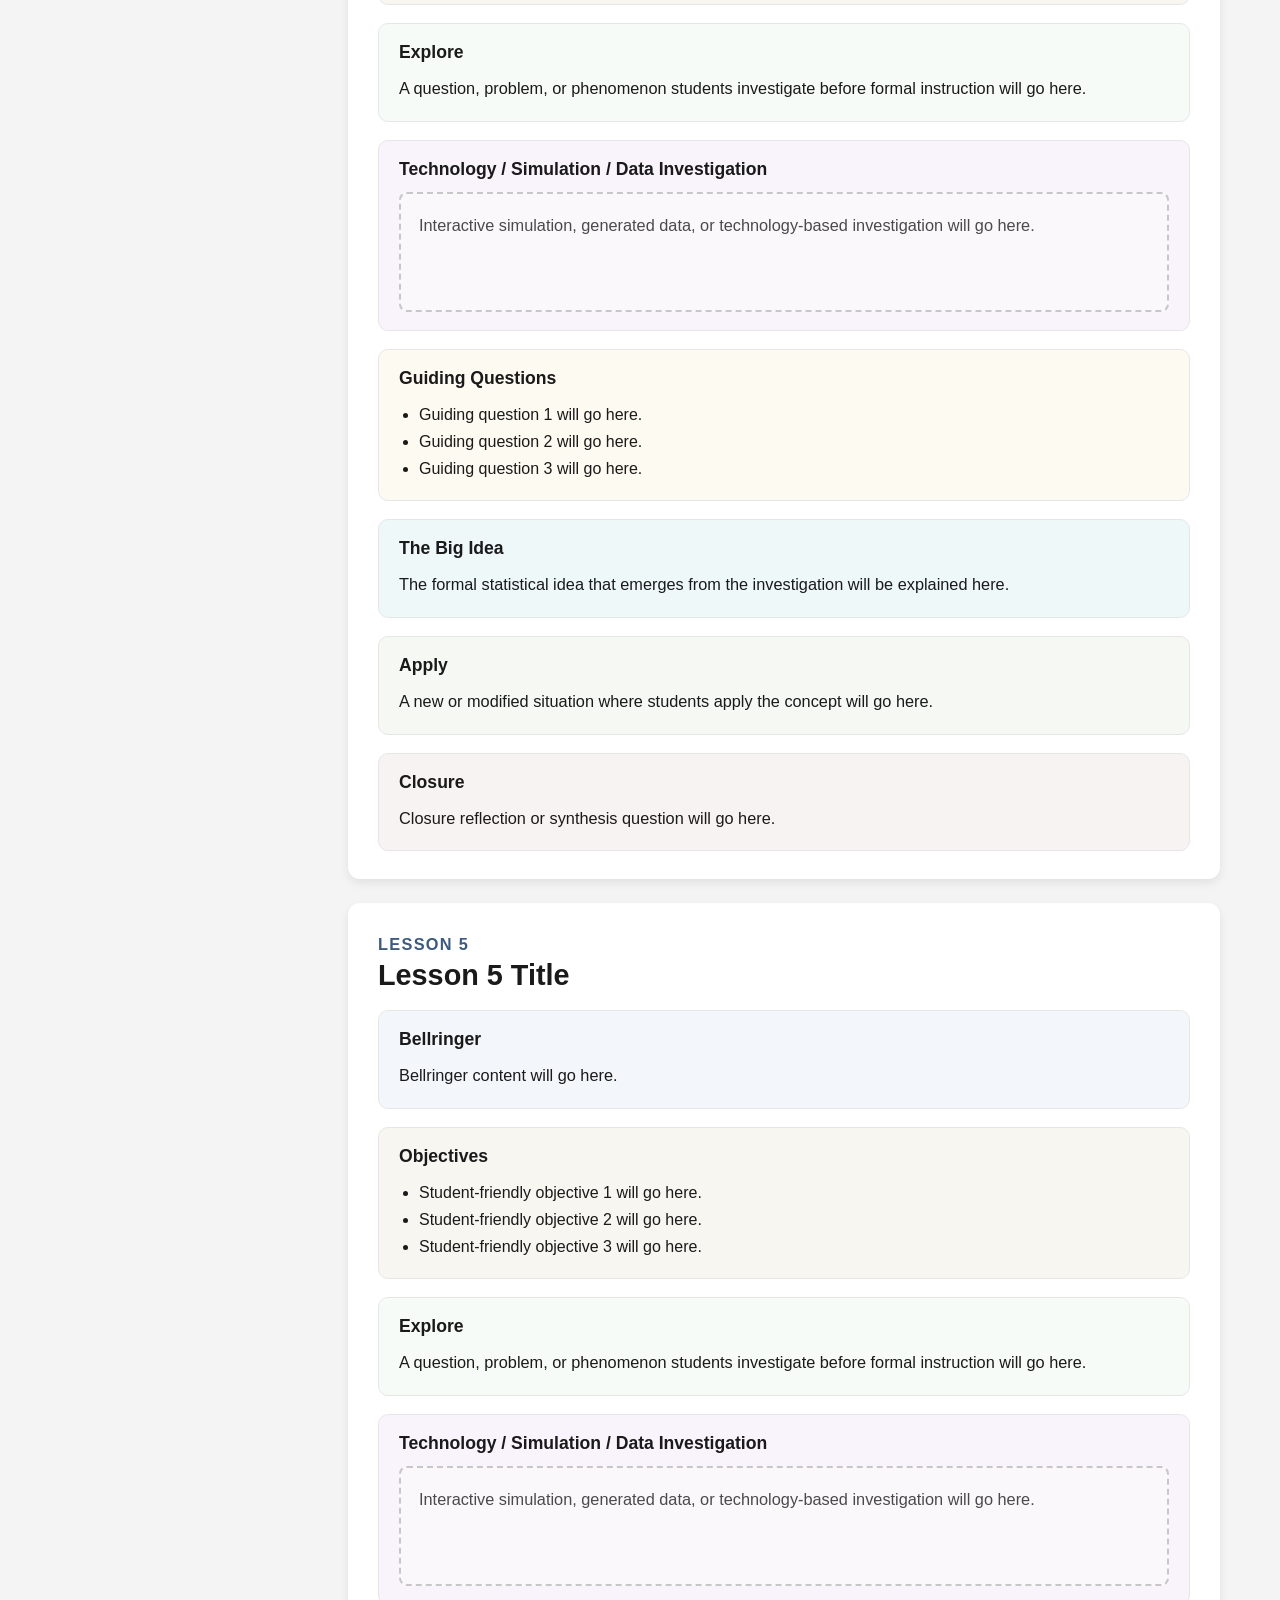
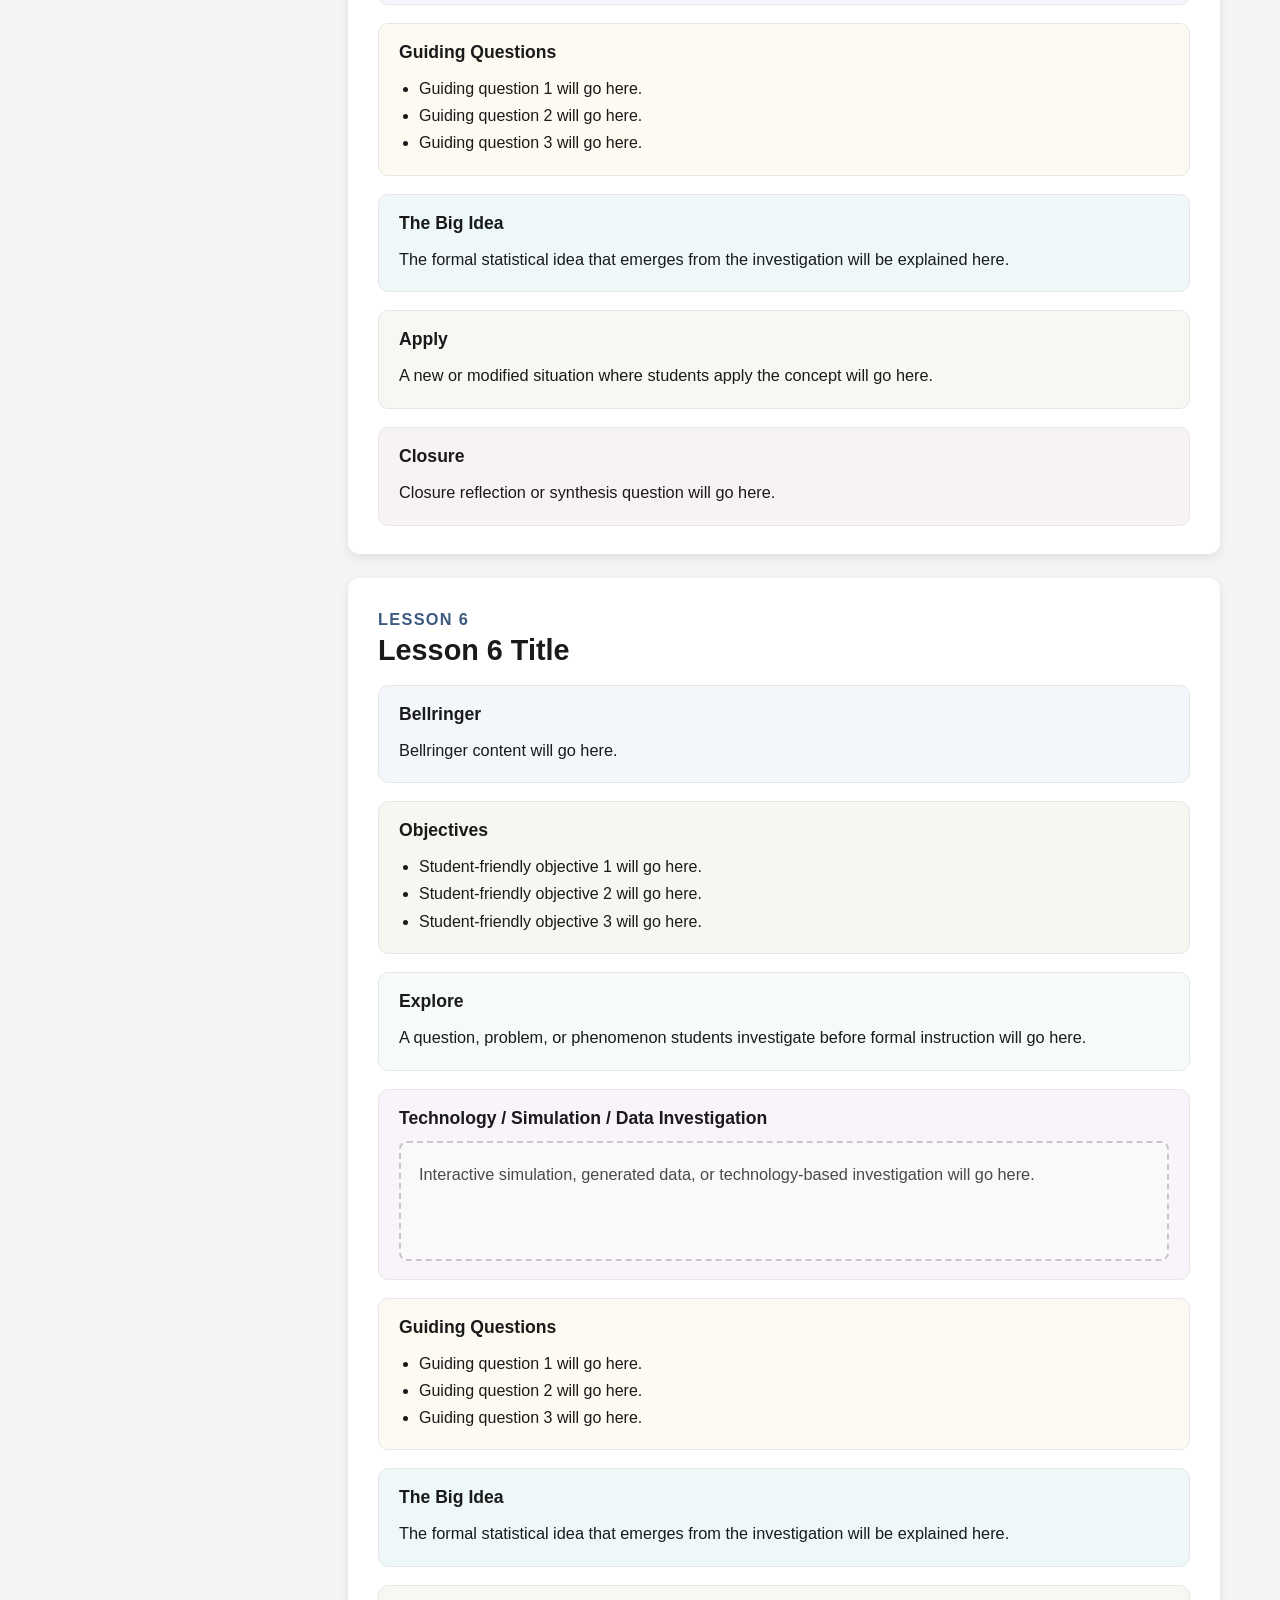
==== commit 5fcd358e: "Update website" ====
--- a/Prob&Stats/unit-1.html
+++ b/Prob&Stats/unit-1.html
@@ -391,57 +391,140 @@
           <section id="lesson-3" class="lesson">
             <div class="lesson-header">
               <p class="lesson-number">Lesson 3</p>
-              <h3>Lesson 3 Title</h3>
+              <h3>Randomization as a Fair Process</h3>
             </div>
 
             <div class="lesson-section lesson-bellringer">
               <h4>Bellringer</h4>
-              <p>Bellringer content will go here.</p>
+              <p>You flip a coin 10 times and get:</p>
+              <p><strong>H T H H H T H H H H</strong></p>
+              <ul class="lesson-list">
+                <li>Is this a fair coin?</li>
+                <li>What makes you think that?</li>
+                <li>How many heads would you expect if the coin were fair?</li>
+                <li>Would getting 7 heads out of 10 convince you that the coin is unfair?</li>
+                <li>What about 9 heads out of 10?</li>
+                <li>How could we figure out what results are reasonable just from chance?</li>
+              </ul>
             </div>
 
             <div class="lesson-section lesson-objectives">
               <h4>Objectives</h4>
               <ul class="lesson-list">
-                <li>Student-friendly objective 1 will go here.</li>
-                <li>Student-friendly objective 2 will go here.</li>
-                <li>Student-friendly objective 3 will go here.</li>
+                <li>I can explain why randomization can be used to model chance.</li>
+                <li>I can use a simulation to investigate what results are possible when nothing unusual is happening.</li>
+                <li>I can explain the idea of a null model.</li>
+                <li>I can describe what makes an observed result surprising.</li>
+                <li>I can explain why a single unusual result is not necessarily evidence of a real effect.</li>
               </ul>
             </div>
 
             <div class="lesson-section lesson-explore">
               <h4>Explore</h4>
-              <p>A question, problem, or phenomenon students investigate before formal instruction will go here.</p>
+              <div class="lesson-callout"><p><strong>Is this coin fair?</strong></p></div>
+              <p>Suppose someone claims that a coin is fair.</p>
+              <p>You flip the coin 10 times and get:</p>
+              <p><strong>H H H H H H H T T H</strong></p>
+              <p>You got <strong>8 heads out of 10 flips</strong>.</p>
+              <ul class="lesson-list">
+                <li>Does this prove the coin is unfair?</li>
+                <li>If the coin really were fair, could you still get 8 heads?</li>
+                <li>What about 9 heads?</li>
+                <li>What about 10 heads?</li>
+                <li>How often would you expect to get 8 or more heads just by chance?</li>
+              </ul>
+              <p>We need a way to investigate what could happen <strong>if the coin really is fair</strong>.</p>
+              <p>That is where simulation comes in.</p>
+              <button type="button" class="answer-toggle" data-answer-target="lesson-3-explore-answers" aria-expanded="false">Show Possible Answers</button>
+              <div id="lesson-3-explore-answers" class="possible-answer" hidden>
+                <p><strong>Does this prove the coin is unfair?</strong> No. Getting 8 heads out of 10 flips could happen even with a fair coin. We need to know how often results like this happen just by chance before deciding that the coin is unusual.</p>
+                <p><strong>If the coin really were fair, could you still get 8 heads?</strong> Yes. Randomness can produce groups of flips that are not exactly half heads and half tails.</p>
+                <p><strong>What about 9 heads?</strong> Yes, 9 heads is possible with a fair coin, but it should happen less often than 8 heads.</p>
+                <p><strong>What about 10 heads?</strong> Yes, 10 heads is also possible with a fair coin, but it should be even less common.</p>
+                <p><strong>How often would you expect to get 8 or more heads just by chance?</strong> We could use a simulation of many groups of 10 fair coin flips and count how often 8 or more heads occur. This gives us an idea of how unusual 8 heads would be under the assumption that the coin is fair.</p>
+              </div>
             </div>
 
             <div class="lesson-section lesson-simulation">
               <h4>Technology / Simulation / Data Investigation</h4>
               <div class="simulation-widget">
-                <p>Interactive simulation, generated data, or technology-based investigation will go here.</p>
+                <h5>Simulation 1: Is This Coin Unfair?</h5>
+                <p>We will assume, for now, that the coin <strong>is fair</strong>.</p>
+                <p>Our goal is to see what kinds of results we can get from a fair coin.</p>
+                <div class="simulation-panel" data-simulation="coin">
+                  <div class="simulation-controls">
+                    <button type="button" class="simulation-button" data-action="single">Flip 10 Times</button>
+                    <button type="button" class="simulation-button" data-action="batch">Run 100 Simulations</button>
+                    <label>Count at least <select data-control="cutoff" aria-label="Coin simulation cutoff"><option value="8">8 heads</option><option value="9">9 heads</option><option value="10">10 heads</option></select></label>
+                  </div>
+                  <p class="simulation-result" data-output="single">Run a simulation to see one result.</p>
+                  <div class="simulation-summary" data-output="summary">No batch simulations yet.</div>
+                  <div class="simulation-chart" data-output="chart" aria-label="Coin heads distribution"></div>
+                </div>
+                <h5>Physical Simulation</h5>
+                <ol class="lesson-list"><li>Flip a coin 10 times.</li><li>Record the number of heads.</li><li>Repeat this process many times.</li><li>Record the number of heads each time.</li><li>Create a dotplot showing the results.</li></ol>
+                <p>If we use technology, we can perform many simulations much faster.</p>
+                <ul class="lesson-list"><li>How many heads occurred most often?</li><li>How often did we get exactly 5 heads?</li><li>How often did we get 8 or more heads?</li><li>Did anyone get 10 heads?</li><li>What is the largest number of heads you observed?</li><li>Does getting 8 heads now seem unusual?</li></ul>
+                <button type="button" class="answer-toggle" data-answer-target="lesson-3-simulation-answers" aria-expanded="false">Show Possible Answers</button>
+                <div id="lesson-3-simulation-answers" class="possible-answer" hidden><p><strong>How many heads occurred most often?</strong> Results near 5 heads should occur most often, although the exact most common result can vary from simulation to simulation.</p><p><strong>How often did we get exactly 5 heads?</strong> We should get exactly 5 heads fairly often because it is one of the most likely outcomes for 10 fair coin flips.</p><p><strong>How often did we get 8 or more heads?</strong> It should happen occasionally, but much less often than results near 5 heads. The exact number will vary because the simulation is random.</p><p><strong>Did anyone get 10 heads?</strong> It is possible, but it is uncommon. Whether it appears in 100 simulations depends on random chance.</p><p><strong>What is the largest number of heads you observed?</strong> Answers will vary. A large number such as 8, 9, or 10 is possible, but extreme results should occur less often than results near 5.</p><p><strong>Does getting 8 heads now seem unusual?</strong> It is somewhat unusual because it occurs less often than results near 5 heads, but it is still possible under the assumption that the coin is fair.</p></div>
+                <h5>Simulation 2: Let's Make It More Extreme</h5>
+                <p>Now repeat the simulation, but instead of asking about 8 or more heads, focus on <strong>9 or more heads</strong>.</p><p>Run another 100 or more simulations.</p><p>Use the cutoff control above to compare 8, 9, and 10 heads.</p>
+                <ul class="lesson-list"><li>How many simulations produced 9 or more heads?</li><li>How does this compare with getting 8 or more heads?</li><li>Which result would be more surprising?</li><li>What if we observed 10 heads out of 10?</li><li>Does "possible" mean "not surprising"?</li></ul>
+                <button type="button" class="answer-toggle" data-answer-target="lesson-3-extreme-answers" aria-expanded="false">Show Possible Answers</button>
+                <div id="lesson-3-extreme-answers" class="possible-answer" hidden><p><strong>How many simulations produced 9 or more heads?</strong> Usually very few. The exact number will vary because the simulations are random.</p><p><strong>How does this compare with getting 8 or more heads?</strong> Getting 9 or more heads should be less common than getting 8 or more heads because there are fewer outcomes that qualify.</p><p><strong>Which result would be more surprising?</strong> 9 or more heads is more surprising than 8 or more heads because it occurs less often in simulations of a fair coin.</p><p><strong>What if we observed 10 heads out of 10?</strong> That would be very unusual under the assumption of a fair coin, although it would still be possible.</p><p><strong>Does "possible" mean "not surprising"?</strong> No. Something can be possible but very unlikely. Simulation helps us distinguish between results that are common and results that are rare.</p></div>
+                <h5>Simulation 3: Can Someone Guess Better Than Chance?</h5>
+                <p>Suppose a teacher claims that students can correctly guess whether a coin will land heads or tails better than random chance.</p><p>A student makes 20 guesses before each coin flip.</p><p>The student correctly predicts <strong>16 out of 20 flips</strong>.</p><p>We want to know:</p><p><strong>Could someone get 16 or more correct simply by guessing randomly?</strong></p><p>For this simulation, assume that the student's guesses are <strong>no better than random guessing</strong>.</p>
+                <div class="simulation-panel" data-simulation="guessing"><div class="simulation-controls"><button type="button" class="simulation-button" data-action="single">Run 20 Guesses</button><button type="button" class="simulation-button" data-action="batch">Run 100 Simulations</button><label>Count at least <select data-control="cutoff" aria-label="Guessing simulation cutoff"><option value="16">16 correct</option><option value="18">18 correct</option><option value="20">20 correct</option></select></label></div><p class="simulation-result" data-output="single">Run a simulation to see one result.</p><div class="simulation-summary" data-output="summary">No batch simulations yet.</div><div class="simulation-chart" data-output="chart" aria-label="Guessing accuracy distribution"></div></div>
+                <ul class="lesson-list"><li>How often did random guessing produce 16 or more correct guesses?</li><li>Is 16 correct surprising?</li><li>Would you be more convinced if the student got 18 correct?</li><li>What if the student got 20 correct?</li><li>What does our simulation tell us?</li></ul>
+                <button type="button" class="answer-toggle" data-answer-target="lesson-3-guessing-answers" aria-expanded="false">Show Possible Answers</button>
+                <div id="lesson-3-guessing-answers" class="possible-answer" hidden><p><strong>How often did random guessing produce 16 or more correct guesses?</strong> It should happen occasionally but not very often. The exact proportion will vary from simulation to simulation.</p><p><strong>Is 16 correct surprising?</strong> It is somewhat surprising because it is much higher than the typical result for random guessing, but it is still possible by chance.</p><p><strong>Would you be more convinced if the student got 18 correct?</strong> Yes. A score of 18 would be less common under random guessing, so it would provide stronger evidence that something unusual may be happening.</p><p><strong>What if the student got 20 correct?</strong> Getting all 20 correct through random guessing would be extremely unusual. It would provide much stronger evidence against the idea that the student is simply guessing randomly.</p><p><strong>What does our simulation tell us?</strong> It tells us how often results like the observed score can occur when the student is only guessing randomly. If the observed result is very rare in the simulation, we have evidence that random guessing may not adequately explain what happened.</p></div>
               </div>
             </div>
 
             <div class="lesson-section lesson-questions">
               <h4>Guiding Questions</h4>
               <ul class="lesson-list">
-                <li>Guiding question 1 will go here.</li>
-                <li>Guiding question 2 will go here.</li>
-                <li>Guiding question 3 will go here.</li>
+                <li>Why did we begin by assuming that the coin was fair?<button type="button" class="answer-toggle" data-answer-target="lesson-3-guiding-1" data-show-label="Show Possible Answer" data-hide-label="Hide Possible Answer" aria-expanded="false">Show Possible Answer</button><p id="lesson-3-guiding-1" class="possible-answer" hidden>We need a starting point for our simulation. Assuming the coin is fair lets us model what results could happen if nothing unusual is happening.</p></li>
+                <li>What does it mean to say that the coin is fair?<button type="button" class="answer-toggle" data-answer-target="lesson-3-guiding-2" data-show-label="Show Possible Answer" data-hide-label="Hide Possible Answer" aria-expanded="false">Show Possible Answer</button><p id="lesson-3-guiding-2" class="possible-answer" hidden>A fair coin has an equal chance of landing heads or tails on each flip.</p></li>
+                <li>Why did we simulate many sets of 10 flips instead of flipping the coin only once?<button type="button" class="answer-toggle" data-answer-target="lesson-3-guiding-3" data-show-label="Show Possible Answer" data-hide-label="Hide Possible Answer" aria-expanded="false">Show Possible Answer</button><p id="lesson-3-guiding-3" class="possible-answer" hidden>One set of 10 flips gives us only one result. Many simulations show us the range of results that could happen just by chance and help us see which results are common or unusual.</p></li>
+                <li>What does each simulation represent?<button type="button" class="answer-toggle" data-answer-target="lesson-3-guiding-4" data-show-label="Show Possible Answer" data-hide-label="Hide Possible Answer" aria-expanded="false">Show Possible Answer</button><p id="lesson-3-guiding-4" class="possible-answer" hidden>Each simulation represents one possible set of results that could occur if the coin is fair or if the student is simply guessing randomly.</p></li>
+                <li>Why can a fair coin still produce 8 heads out of 10 flips?<button type="button" class="answer-toggle" data-answer-target="lesson-3-guiding-5" data-show-label="Show Possible Answer" data-hide-label="Hide Possible Answer" aria-expanded="false">Show Possible Answer</button><p id="lesson-3-guiding-5" class="possible-answer" hidden>Randomness does not guarantee exactly half heads and half tails in every small group of flips. An outcome such as 8 heads can happen by chance.</p></li>
+                <li>Why isn't every possible result equally likely?<button type="button" class="answer-toggle" data-answer-target="lesson-3-guiding-6" data-show-label="Show Possible Answer" data-hide-label="Hide Possible Answer" aria-expanded="false">Show Possible Answer</button><p id="lesson-3-guiding-6" class="possible-answer" hidden>Some numbers of heads can occur in more combinations of individual flips than others. For example, there are many different sequences that produce 5 heads, while only one sequence produces 10 heads.</p></li>
+                <li>What makes a result unusual or surprising?<button type="button" class="answer-toggle" data-answer-target="lesson-3-guiding-7" data-show-label="Show Possible Answer" data-hide-label="Hide Possible Answer" aria-expanded="false">Show Possible Answer</button><p id="lesson-3-guiding-7" class="possible-answer" hidden>A result is unusual when it occurs relatively rarely under the model or assumption we are investigating.</p></li>
+                <li>Why is 10 heads out of 10 more surprising than 6 heads out of 10?<button type="button" class="answer-toggle" data-answer-target="lesson-3-guiding-8" data-show-label="Show Possible Answer" data-hide-label="Hide Possible Answer" aria-expanded="false">Show Possible Answer</button><p id="lesson-3-guiding-8" class="possible-answer" hidden>A fair coin produces results near 5 heads more often than extreme results such as 10 heads. Therefore, 10 heads is much less common.</p></li>
+                <li>What does the simulation tell us about what can happen just by chance?<button type="button" class="answer-toggle" data-answer-target="lesson-3-guiding-9" data-show-label="Show Possible Answer" data-hide-label="Hide Possible Answer" aria-expanded="false">Show Possible Answer</button><p id="lesson-3-guiding-9" class="possible-answer" hidden>It shows us the range of results that can occur when nothing unusual is happening and helps us determine which results are common and which are rare.</p></li>
+                <li>Why do we need many simulations?<button type="button" class="answer-toggle" data-answer-target="lesson-3-guiding-10" data-show-label="Show Possible Answer" data-hide-label="Hide Possible Answer" aria-expanded="false">Show Possible Answer</button><p id="lesson-3-guiding-10" class="possible-answer" hidden>Many simulations give us a better picture of the distribution of possible results. A small number of simulations could make a rare event appear more or less common just because of random variation.</p></li>
+                <li>What is the purpose of starting with the assumption that "nothing unusual is happening"?<button type="button" class="answer-toggle" data-answer-target="lesson-3-guiding-11" data-show-label="Show Possible Answer" data-hide-label="Hide Possible Answer" aria-expanded="false">Show Possible Answer</button><p id="lesson-3-guiding-11" class="possible-answer" hidden>It gives us a model for what we would expect if there were no real effect or unusual process. We can then compare the observed result with what the model produces.</p></li>
+                <li>How is this similar to the random sampling we studied in Lesson 2?<button type="button" class="answer-toggle" data-answer-target="lesson-3-guiding-12" data-show-label="Show Possible Answer" data-hide-label="Hide Possible Answer" aria-expanded="false">Show Possible Answer</button><p id="lesson-3-guiding-12" class="possible-answer" hidden>In both situations, randomness creates variability. Different random samples can produce different results, just as different random simulations can produce different results.</p></li>
+                <li>Why doesn't an unusual result automatically prove that something unusual is happening?<button type="button" class="answer-toggle" data-answer-target="lesson-3-guiding-13" data-show-label="Show Possible Answer" data-hide-label="Hide Possible Answer" aria-expanded="false">Show Possible Answer</button><p id="lesson-3-guiding-13" class="possible-answer" hidden>Even unlikely events can happen by chance. An unusual result provides evidence against our assumption, but it does not prove that the assumption is false.</p></li>
+                <li>If a result is very unlikely under our assumption, what might that tell us?<button type="button" class="answer-toggle" data-answer-target="lesson-3-guiding-14" data-show-label="Show Possible Answer" data-hide-label="Hide Possible Answer" aria-expanded="false">Show Possible Answer</button><p id="lesson-3-guiding-14" class="possible-answer" hidden>It may suggest that the assumption does not adequately explain what happened and that something other than ordinary chance may be involved.</p></li>
               </ul>
             </div>
 
             <div class="lesson-section lesson-big-idea">
               <h4>The Big Idea</h4>
-              <p>The formal statistical idea that emerges from the investigation will be explained here.</p>
+              <div class="lesson-callout emphasis"><p><strong><span class="glossary-term" tabindex="0" role="button" aria-expanded="false">Chance models<span class="glossary-definition">Models that describe what results might occur because of random chance.</span></span> help determine what is surprising.</strong></p></div>
+              <p>Randomness creates <span class="glossary-term" tabindex="0" role="button" aria-expanded="false">variability<span class="glossary-definition">The fact that different individuals, samples, or random outcomes can produce different results.</span></span>, even when nothing unusual is happening. We can use <span class="glossary-term" tabindex="0" role="button" aria-expanded="false">randomization<span class="glossary-definition">Using a random process to represent or produce chance outcomes.</span></span> and <span class="glossary-term" tabindex="0" role="button" aria-expanded="false">simulation<span class="glossary-definition">A model that uses a random process to imitate a real situation.</span></span> to model what results might occur just by chance. To do this, we begin with a <span class="glossary-term" tabindex="0" role="button" aria-expanded="false">null idea<span class="glossary-definition">The starting assumption that there is no real effect, difference, or unusual process.</span></span>: assume that there is no real effect, difference, or unusual process happening.</p>
+              <p>We then compare an <span class="glossary-term" tabindex="0" role="button" aria-expanded="false">observed result<span class="glossary-definition">The actual result that we obtained from the situation being studied.</span></span> to the results produced by our simulation. If the observed result is common in the simulation, it is not particularly surprising. If the observed result is very unusual, we have <span class="glossary-term" tabindex="0" role="button" aria-expanded="false">evidence<span class="glossary-definition">Information from data or simulations that supports or challenges an idea.</span></span> that the original assumption may not explain what happened.</p>
+              <p>A simulation does not prove that something is true or false. Instead, it helps us answer an important statistical question:</p>
+              <p><strong>"Could we reasonably get a result like this just from chance?"</strong></p>
             </div>
 
             <div class="lesson-section lesson-apply">
               <h4>Apply</h4>
-              <p>A new or modified situation where students apply the concept will go here.</p>
+              <h3>Would You Be Surprised?</h3>
+              <p>For each situation, decide whether the result would be <strong>not surprising</strong>, <strong>somewhat surprising</strong>, or <strong>very surprising</strong> if nothing unusual were happening.</p>
+              <ol class="lesson-list lesson-ordered-list"><li>A fair coin is flipped 10 times and lands on heads 6 times.</li><li>A fair coin is flipped 10 times and lands on heads 10 times.</li><li>A six-sided die is rolled 20 times and lands on 6 exactly 3 times.</li><li>A six-sided die is rolled 20 times and lands on 6 exactly 15 times.</li><li>A student guesses randomly on 20 true/false questions and gets 11 correct.</li><li>A student guesses randomly on 20 true/false questions and gets 19 correct.</li></ol>
+              <p>Choose one of the situations. State what you would assume if <strong>nothing unusual were happening</strong>, describe how you could simulate that situation, and explain what result would make you suspicious that something unusual was happening.</p>
+              <button type="button" class="answer-toggle" data-answer-target="lesson-3-apply-answers" aria-expanded="false">Show Possible Answers</button>
+              <div id="lesson-3-apply-answers" class="possible-answer" hidden><p><strong>1. Fair coin, 6 heads out of 10:</strong> Not surprising. Results close to 5 heads are common when flipping a fair coin.</p><p><strong>2. Fair coin, 10 heads out of 10:</strong> Very surprising. It is possible with a fair coin, but it is extremely uncommon.</p><p><strong>3. Six-sided die, 3 sixes in 20 rolls:</strong> Not surprising. Getting a few sixes in 20 rolls is a reasonable result when the die is fair.</p><p><strong>4. Six-sided die, 15 sixes in 20 rolls:</strong> Very surprising. A fair die would rarely produce that many sixes.</p><p><strong>5. Random guessing, 11 correct out of 20:</strong> Not surprising. Random guessing should produce results around half correct, and 11 is very close to that.</p><p><strong>6. Random guessing, 19 correct out of 20:</strong> Very surprising. Getting 19 correct by random guessing would be extremely rare.</p></div>
             </div>
 
             <div class="lesson-section lesson-closure">
               <h4>Closure</h4>
-              <p>Closure reflection or synthesis question will go here.</p>
+              <p>A student flips a coin 10 times and gets 9 heads.</p><p>Someone says:</p><p><strong>"That proves the coin is unfair."</strong></p>
+              <ul class="lesson-list"><li>Do you agree or disagree?</li><li>In one or two sentences, explain how <strong>simulation and randomization</strong> could help us decide whether 9 heads is actually surprising.</li></ul>
+              <div class="lesson-callout emphasis"><p><strong>One sentence to remember:</strong></p><p><strong>Before deciding that something unusual happened, ask: "What could have happened just by chance?"</strong></p></div>
             </div>
           </section>
 
--- a/css/style.css
+++ b/css/style.css
@@ -380,6 +380,92 @@
     padding: 12px 14px;
     border-left: 4px solid #3d5a80;
     background: #ffffff;
+}
+
+.simulation-panel {
+    margin: 18px 0;
+    padding: 16px;
+    border: 1px solid #dfe3e8;
+    background: #ffffff;
+}
+
+.simulation-controls {
+    display: flex;
+    flex-wrap: wrap;
+    gap: 10px;
+    align-items: center;
+    margin-bottom: 14px;
+}
+
+.simulation-button {
+    min-height: 42px;
+    padding: 8px 14px;
+    border: 1px solid #3d5a80;
+    border-radius: 6px;
+    background: #3d5a80;
+    color: #ffffff;
+    font: inherit;
+    cursor: pointer;
+}
+
+.simulation-button:hover,
+.simulation-button:focus {
+    background: #2d4664;
+}
+
+.simulation-controls label {
+    display: inline-flex;
+    align-items: center;
+    gap: 8px;
+}
+
+.simulation-controls select {
+    min-height: 42px;
+    padding: 6px 8px;
+    border: 1px solid #b8c2cc;
+    border-radius: 4px;
+    background: #ffffff;
+    font: inherit;
+}
+
+.simulation-result,
+.simulation-summary {
+    margin: 10px 0 !important;
+}
+
+.simulation-chart {
+    display: flex;
+    align-items: flex-end;
+    gap: 4px;
+    min-height: 150px;
+    padding: 12px 6px 0;
+    border-bottom: 1px solid #b8c2cc;
+    overflow-x: auto;
+}
+
+.chart-column {
+    display: flex;
+    flex: 1 0 22px;
+    flex-direction: column;
+    align-items: center;
+    justify-content: flex-end;
+    min-height: 138px;
+    gap: 5px;
+}
+
+.chart-bar {
+    display: block;
+    width: 100%;
+    min-height: 4px;
+    background: #9aaabd;
+}
+
+.chart-column.is-qualifying .chart-bar {
+    background: #c96b4b;
+}
+
+.chart-label {
+    font-size: 0.78rem;
 }
 
 .glossary-term {
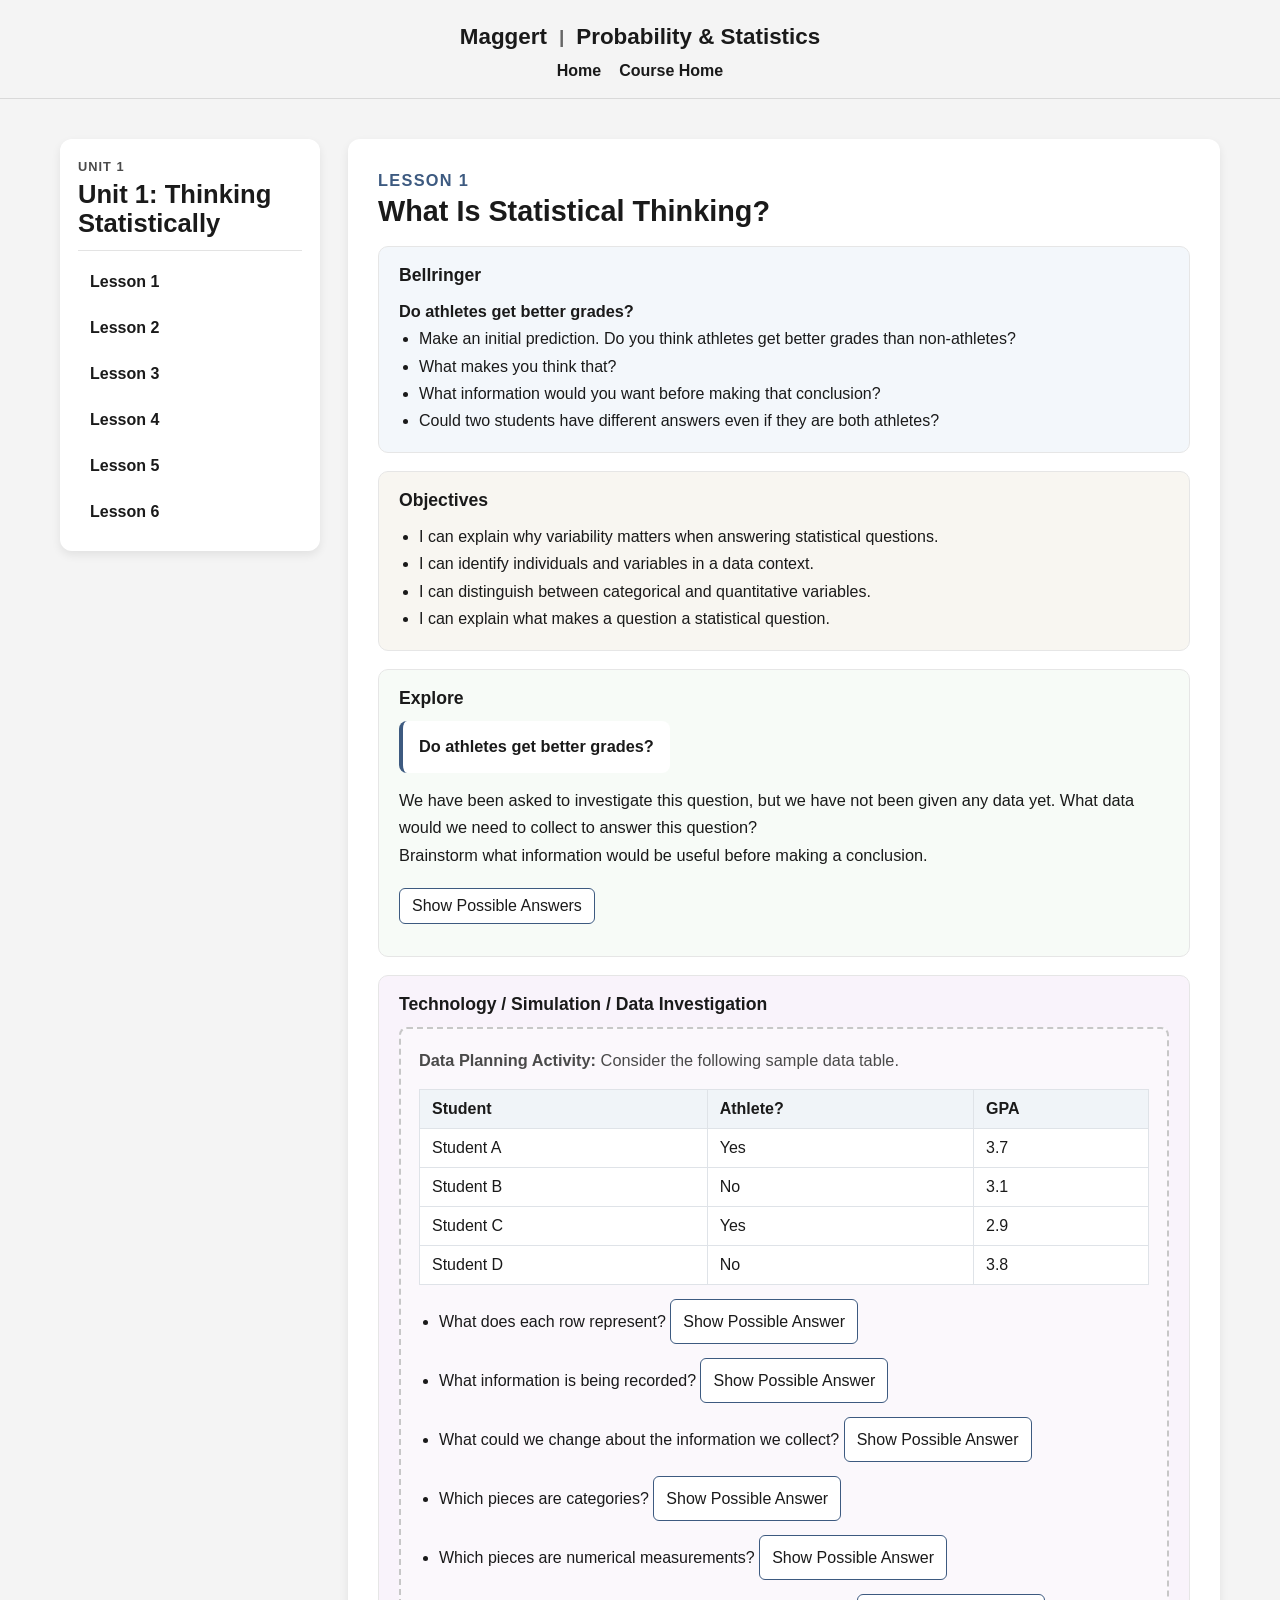
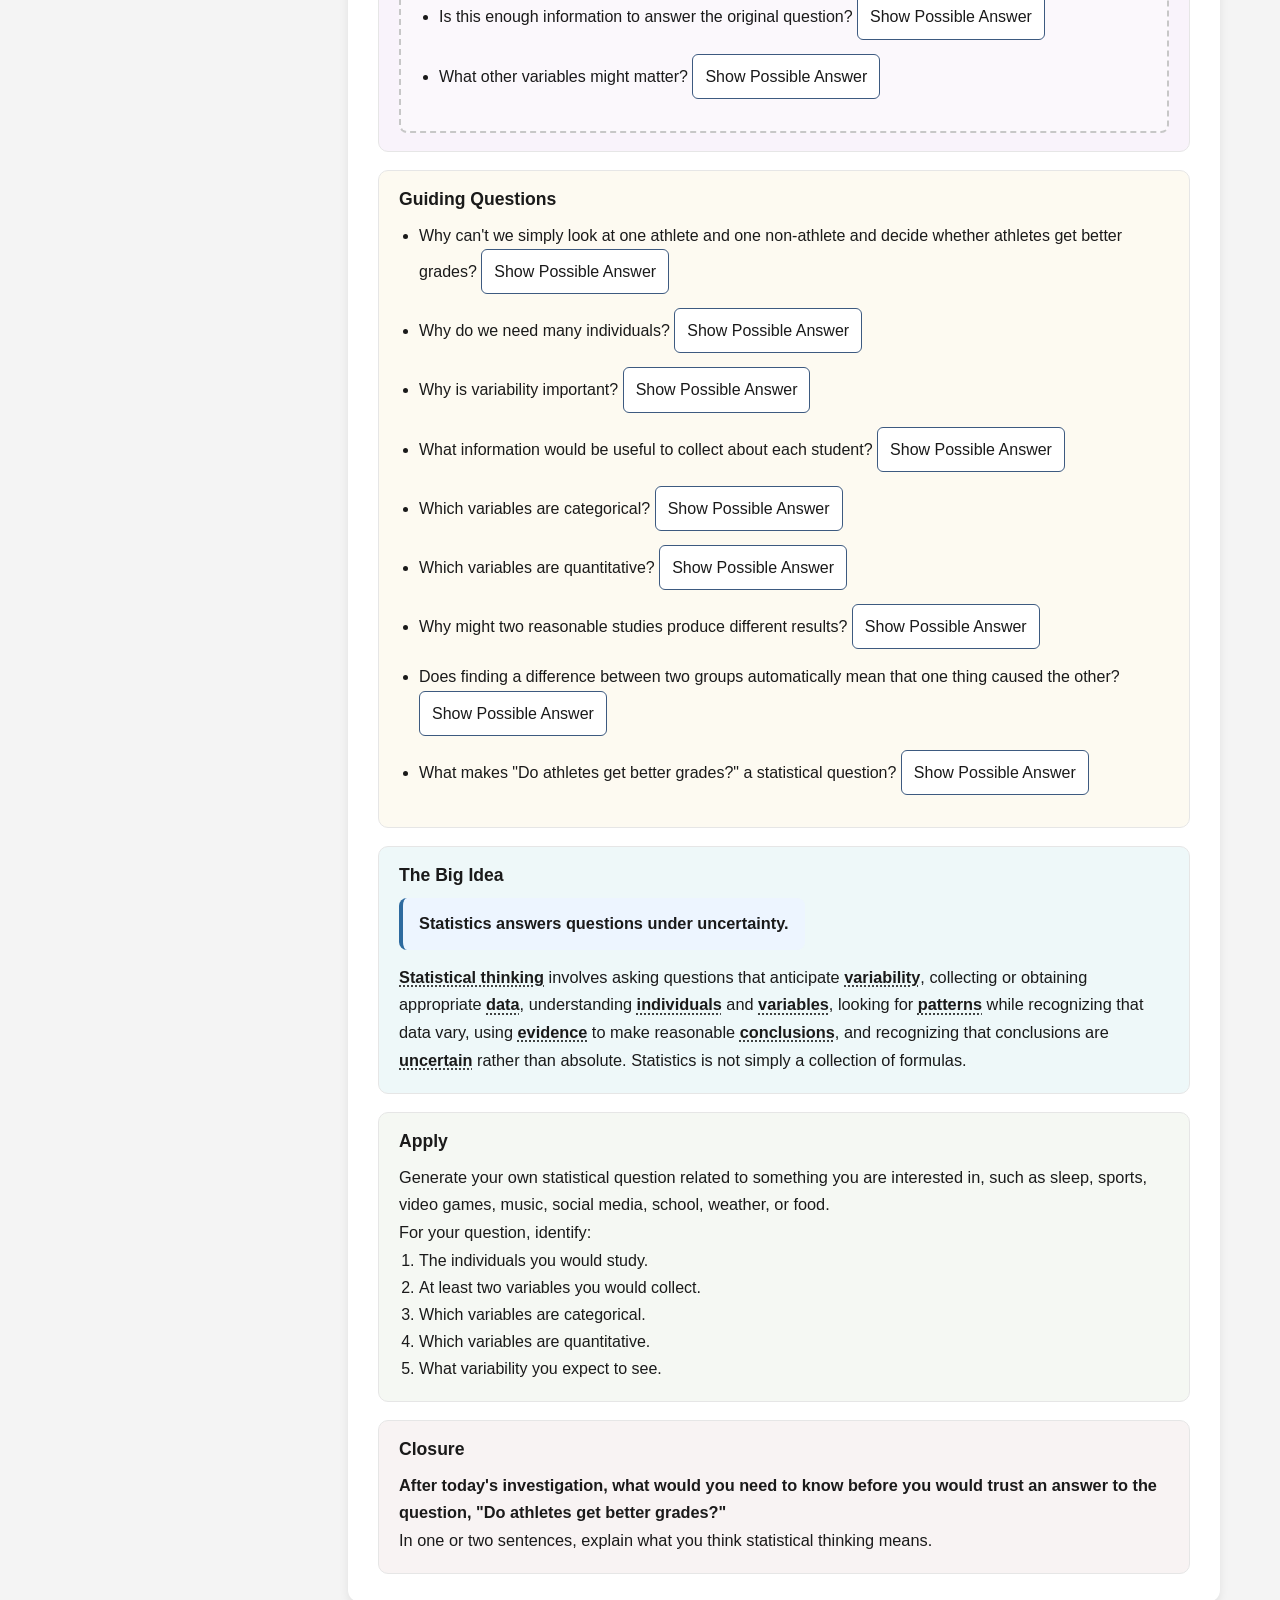
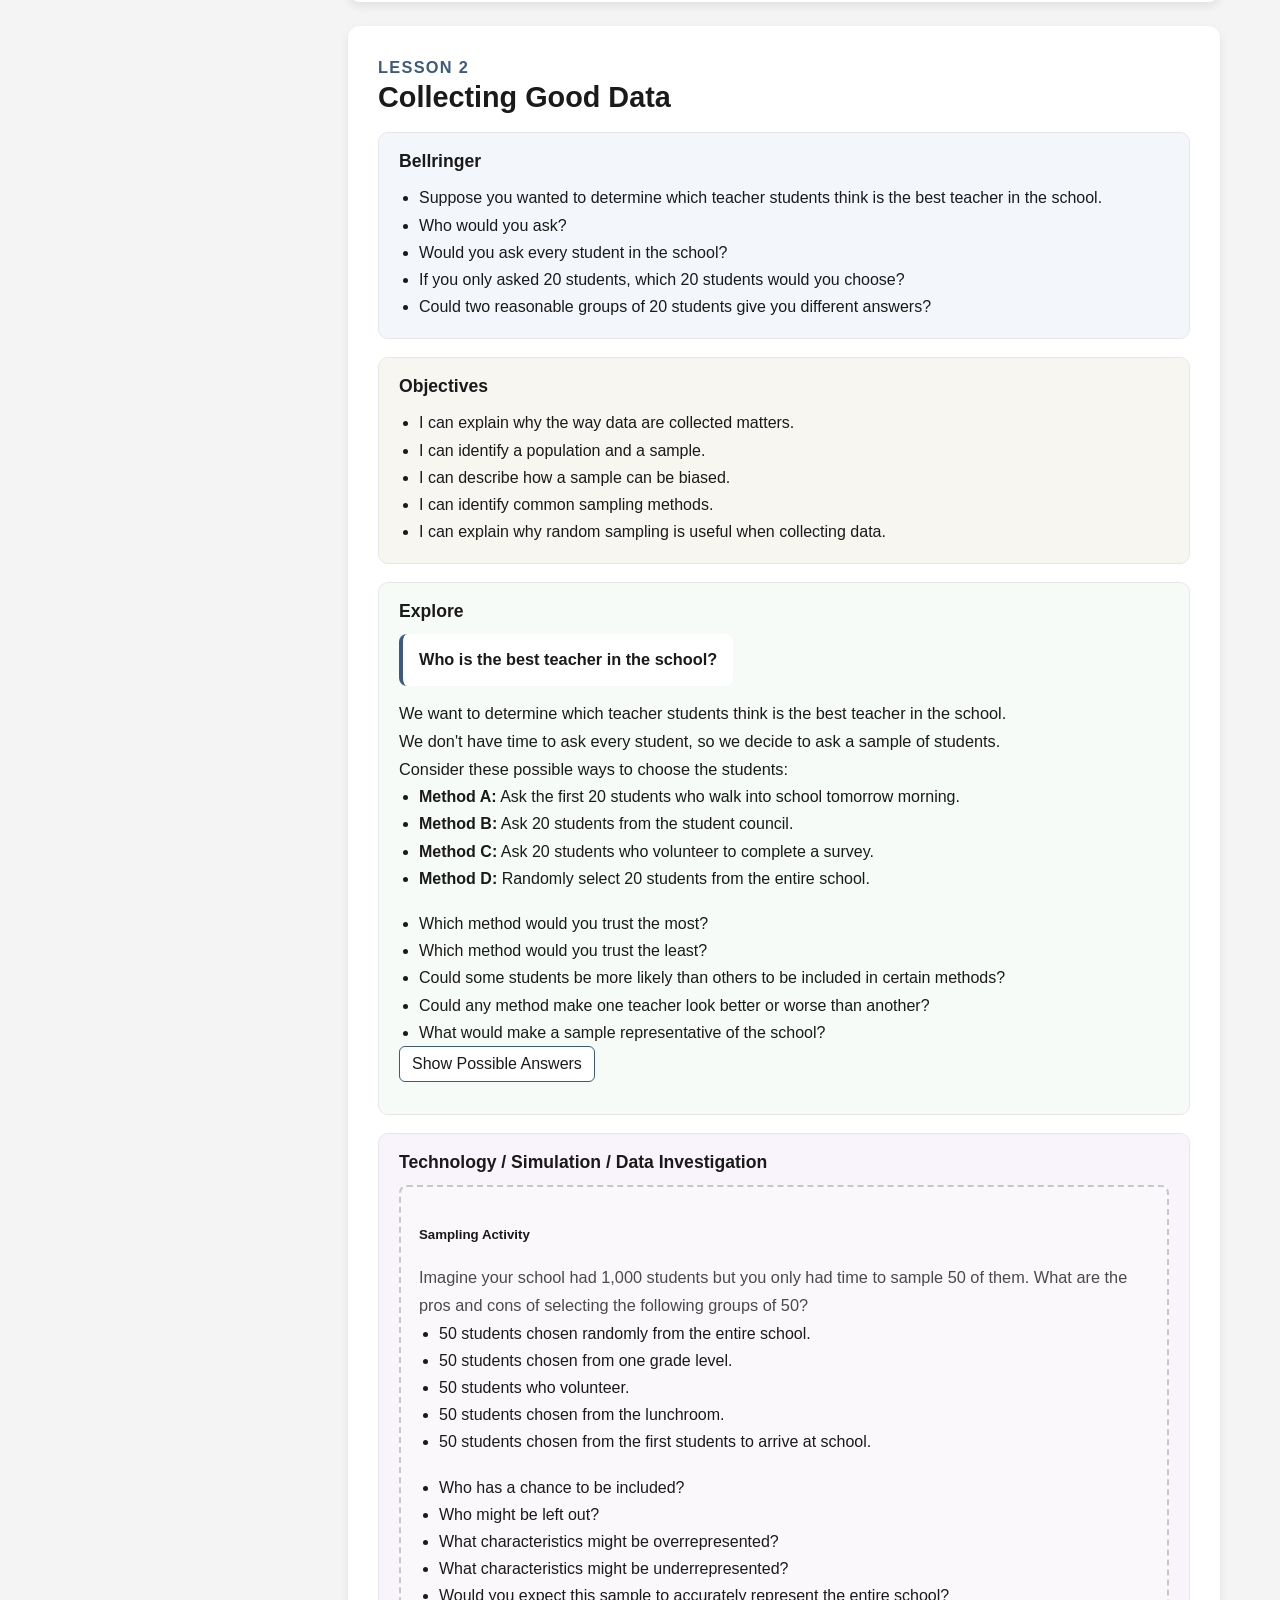
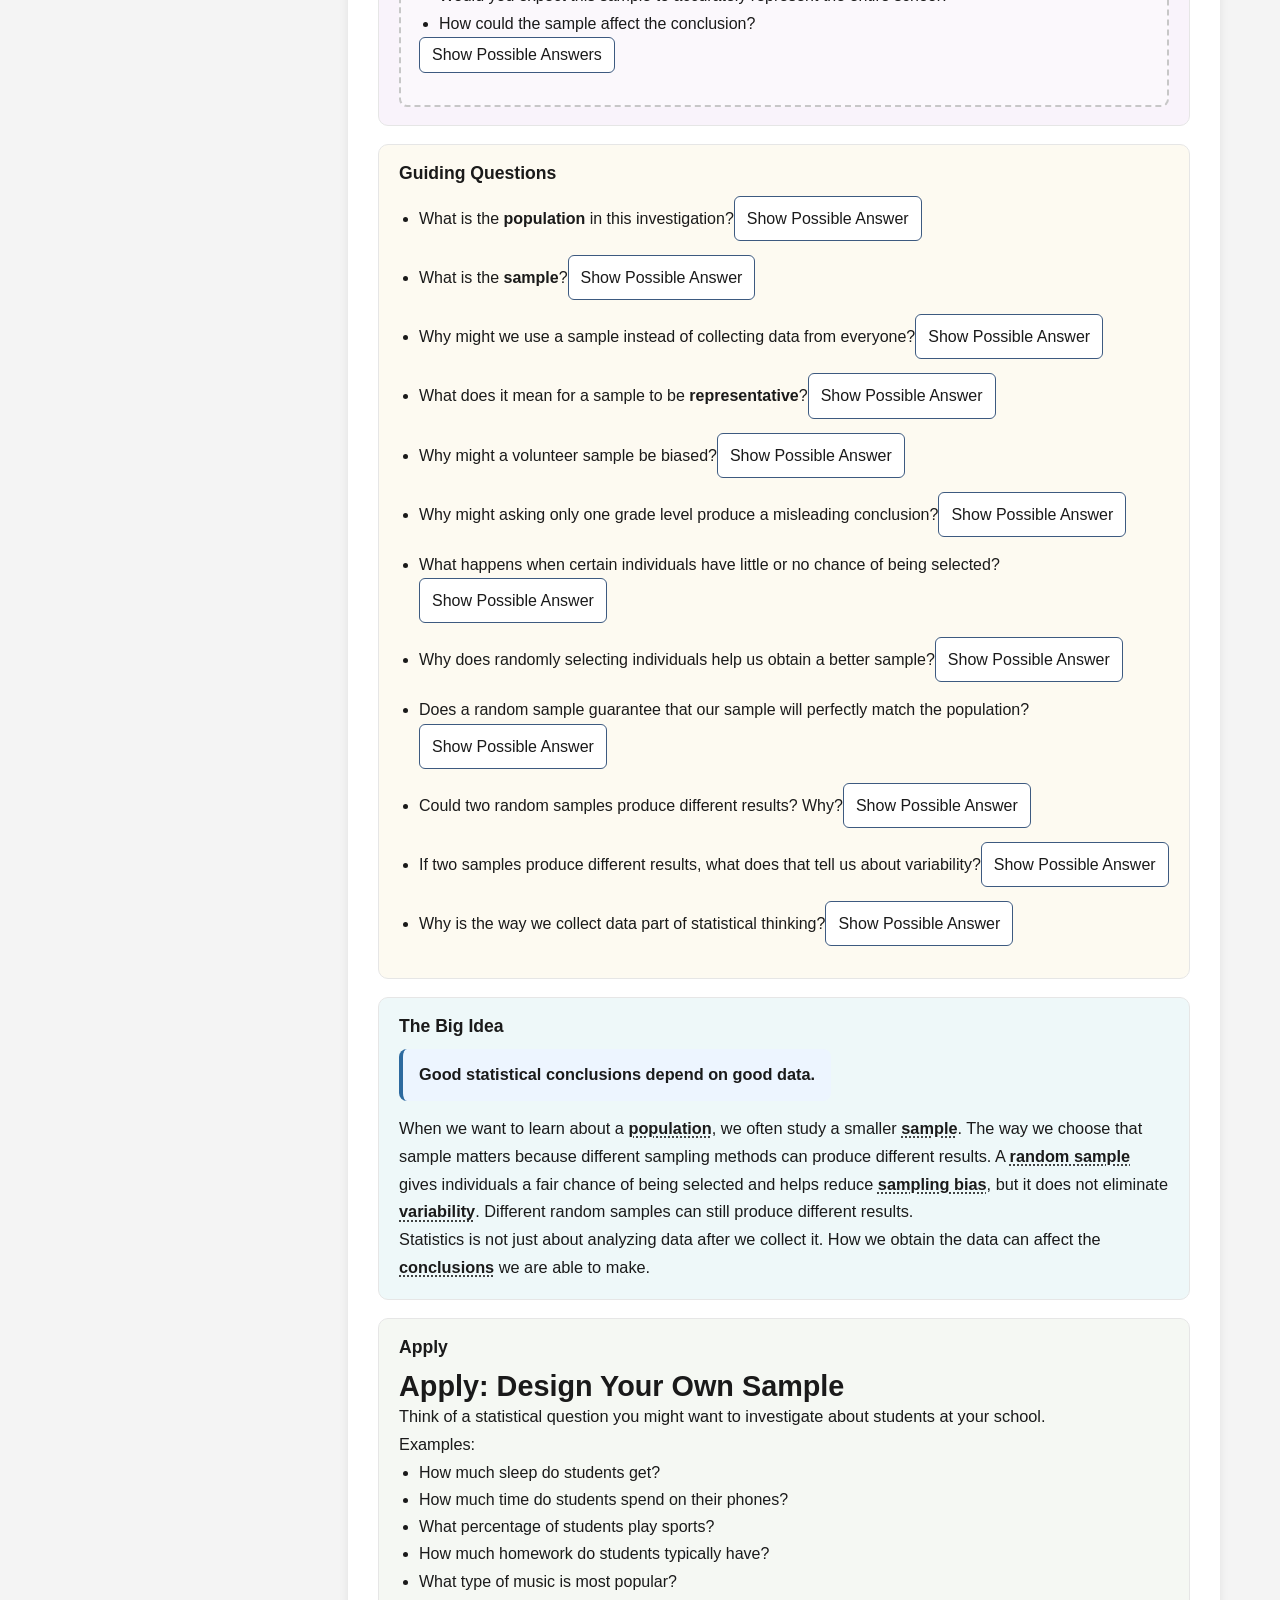
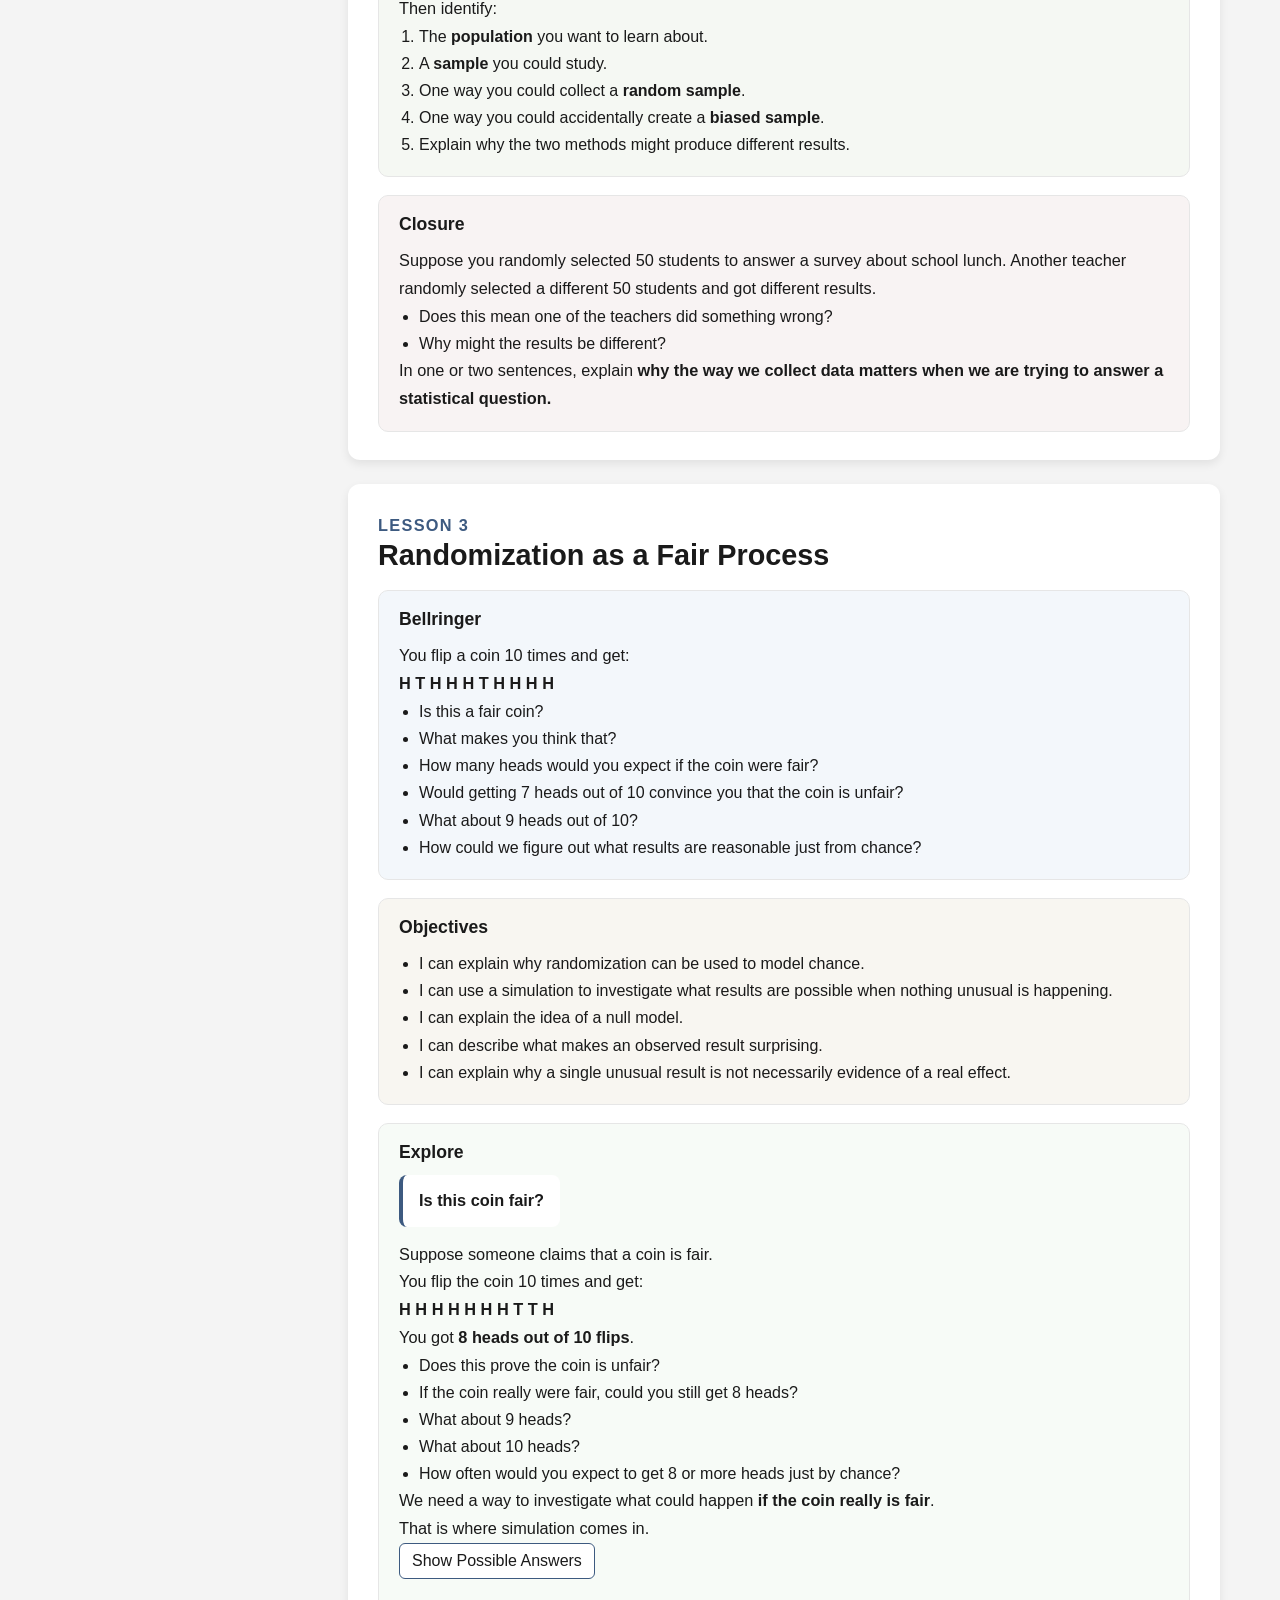
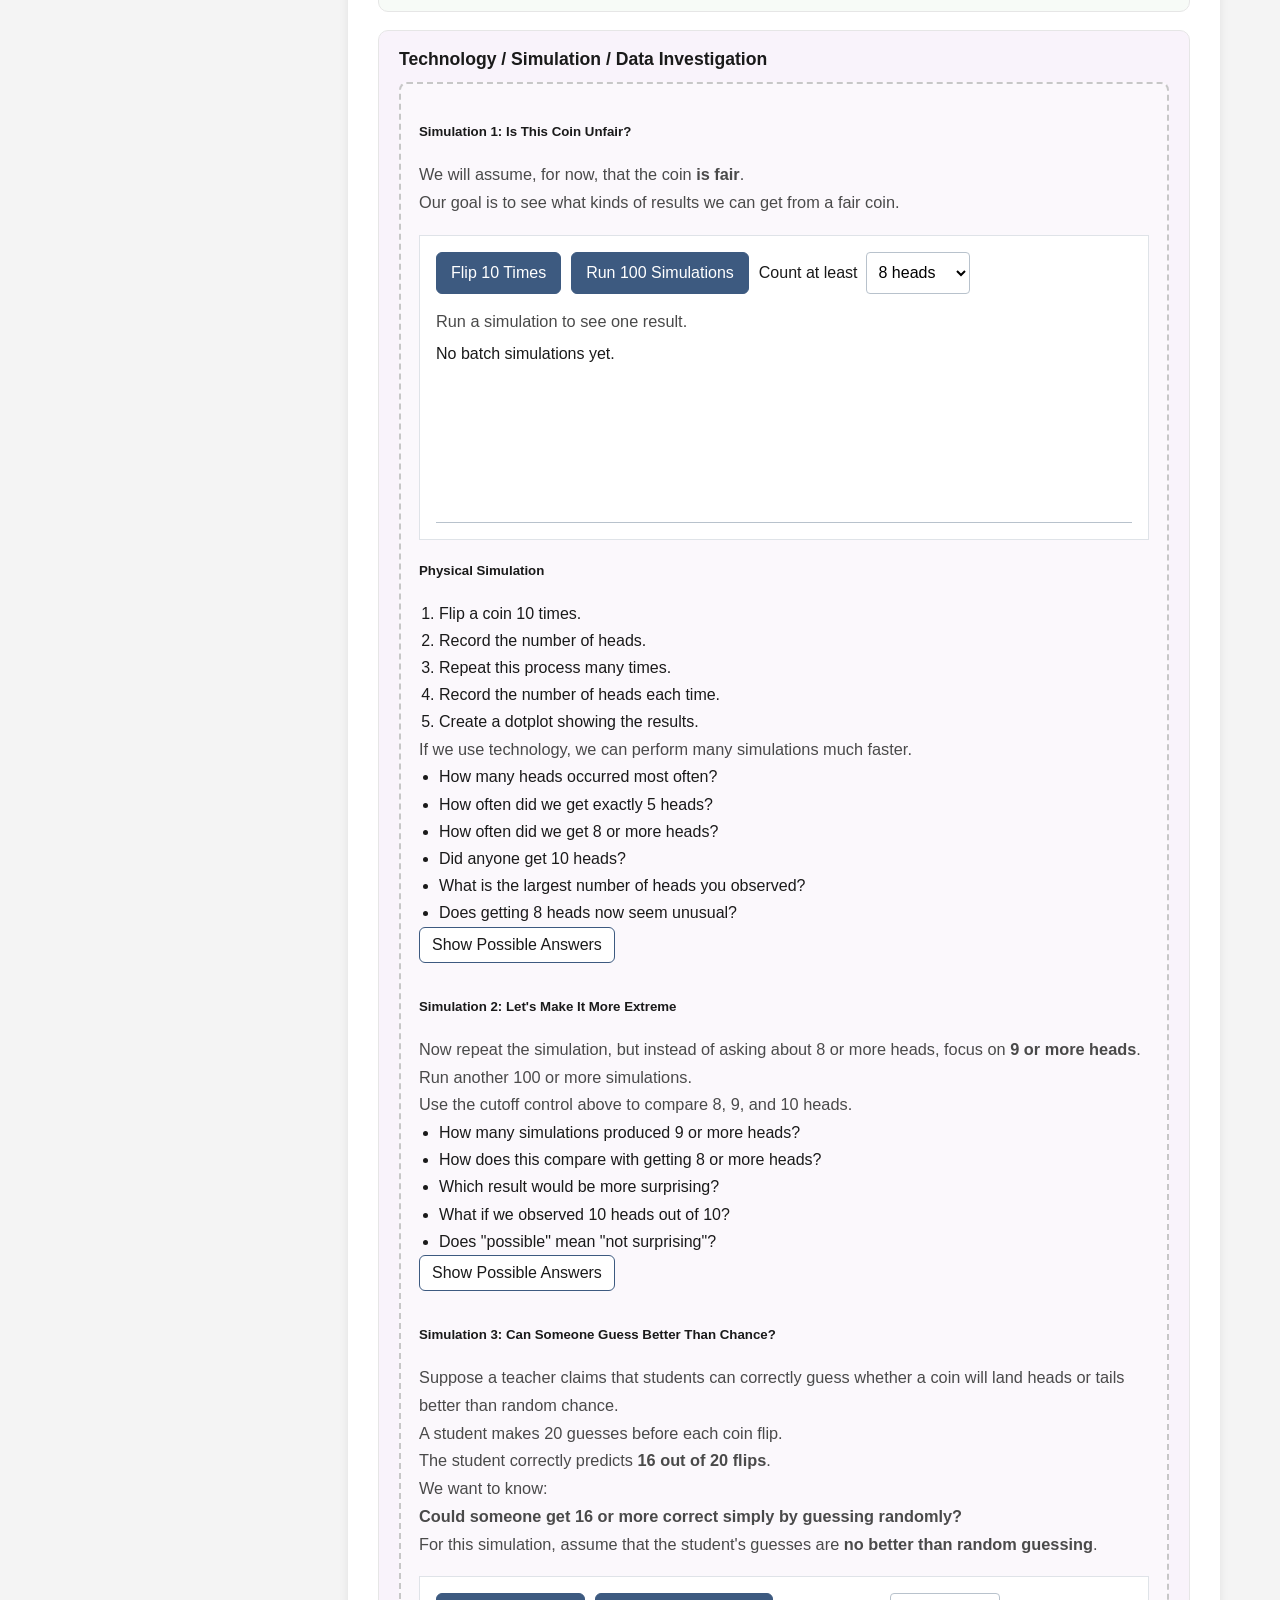
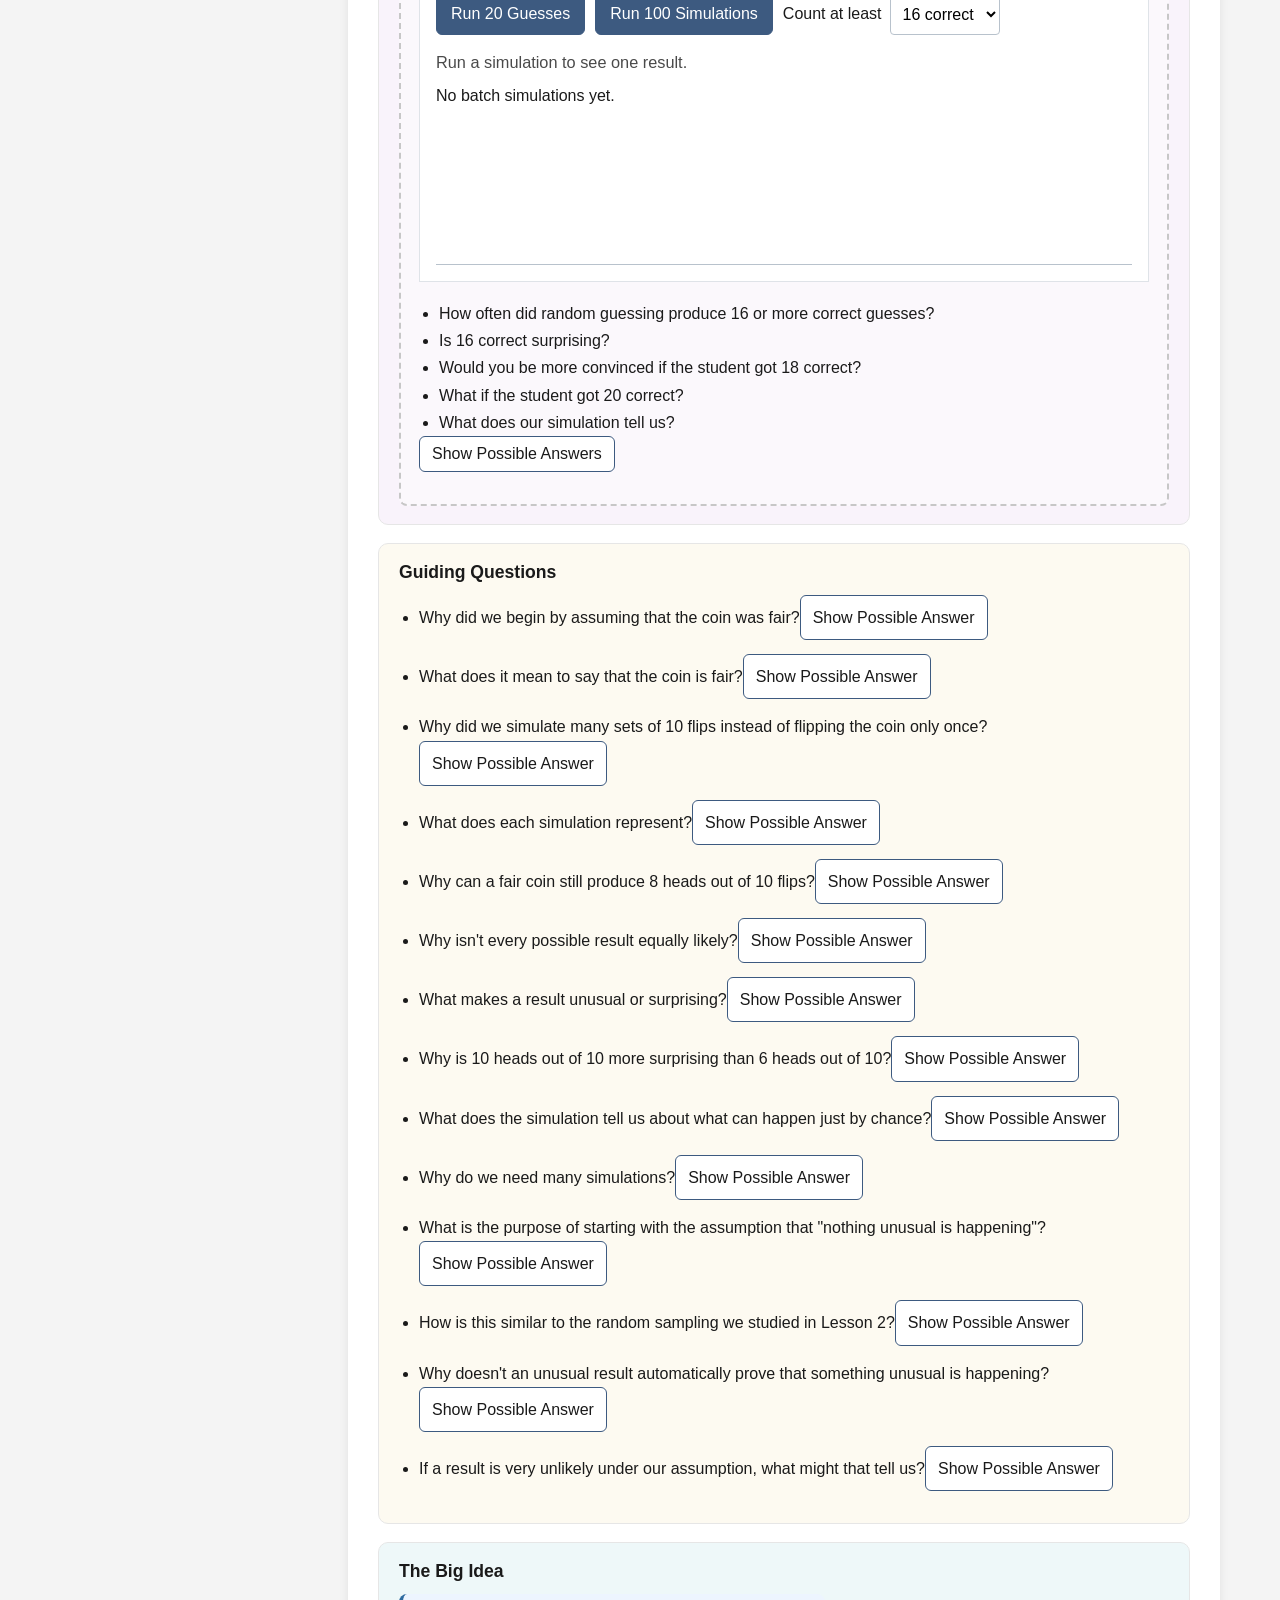
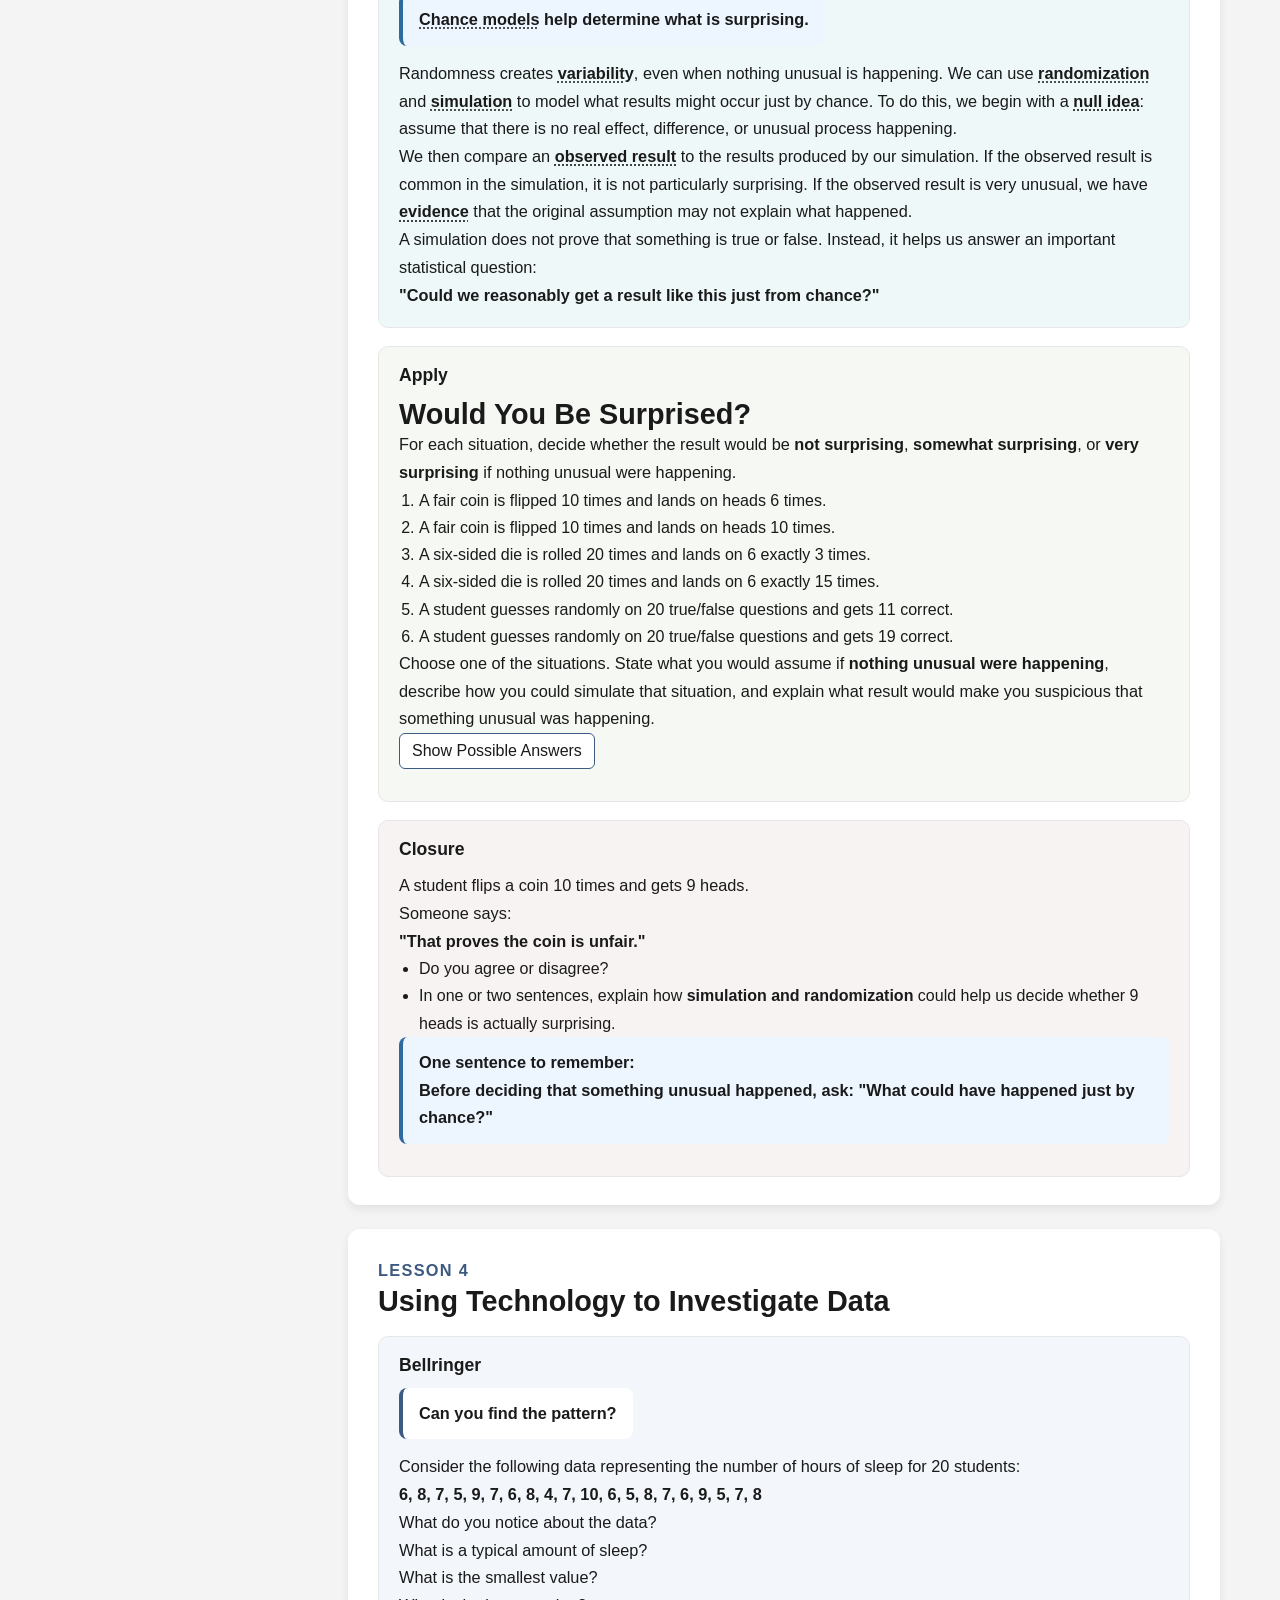
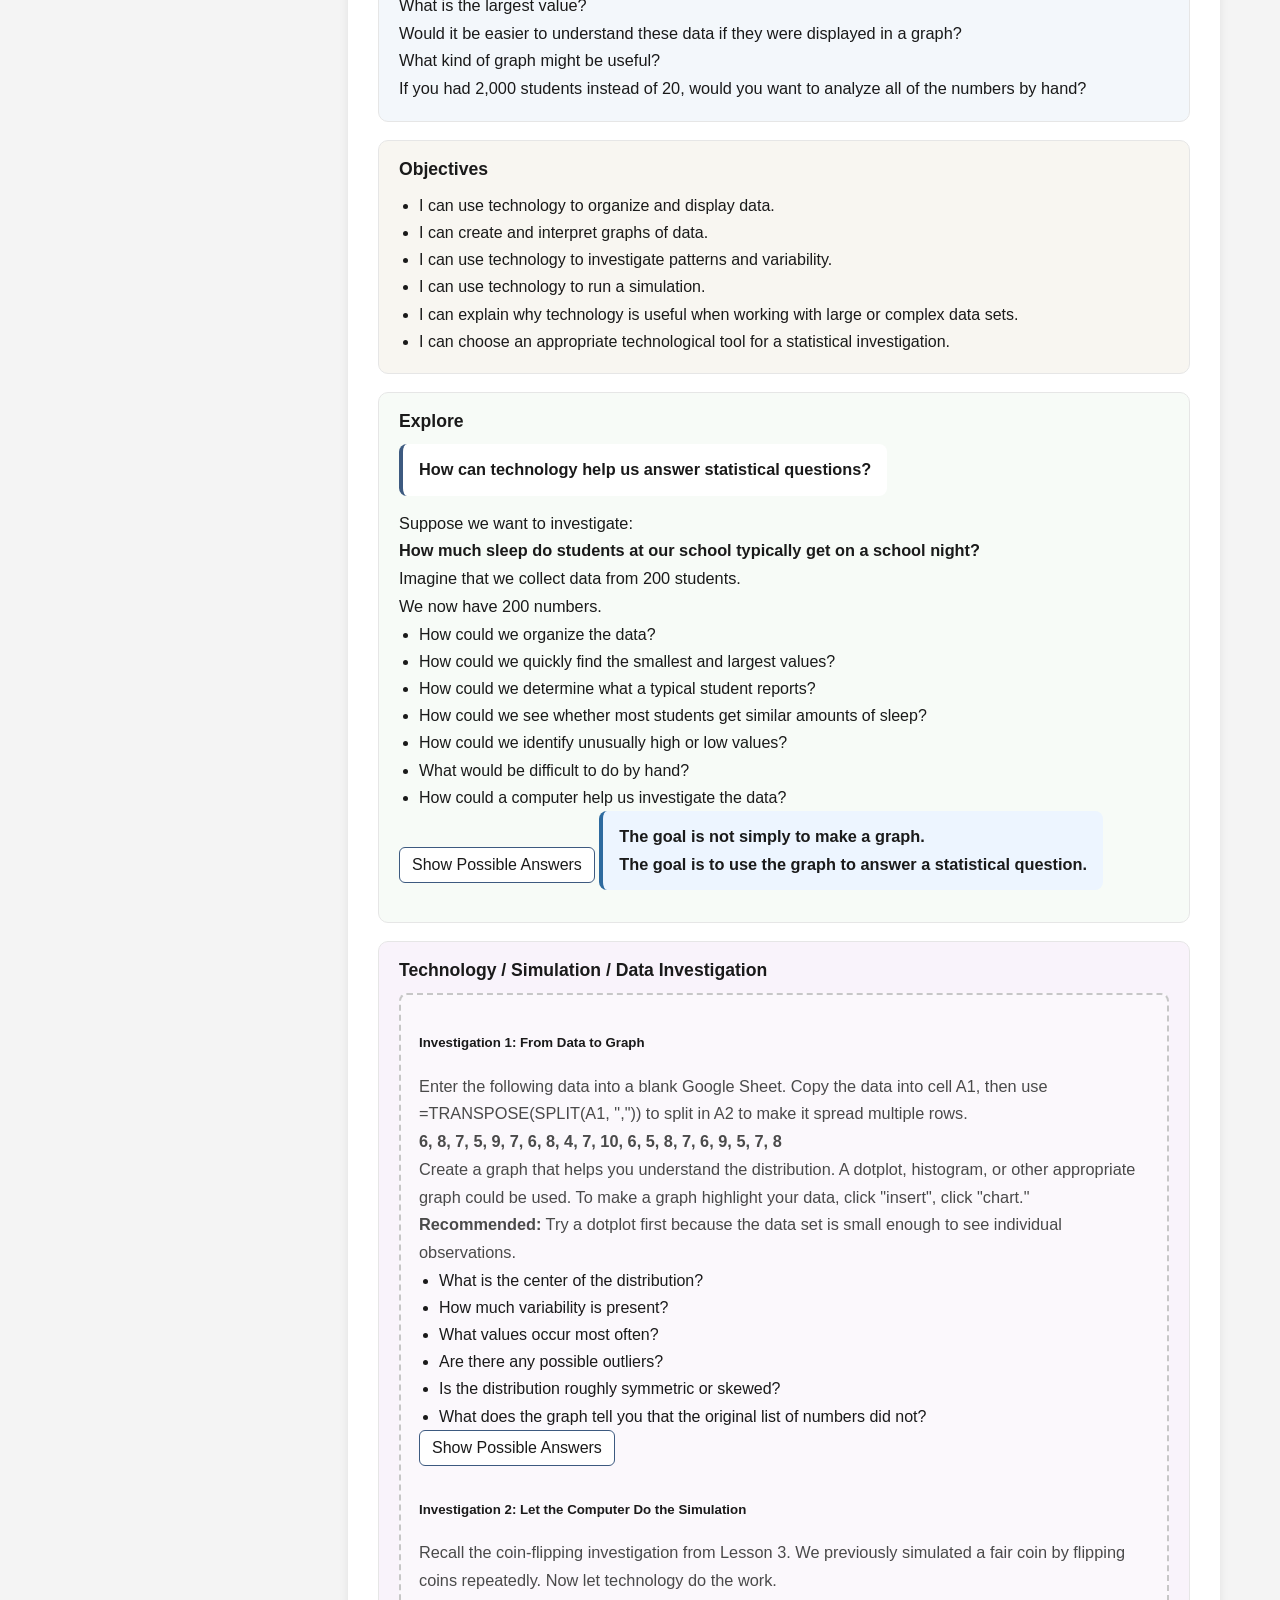
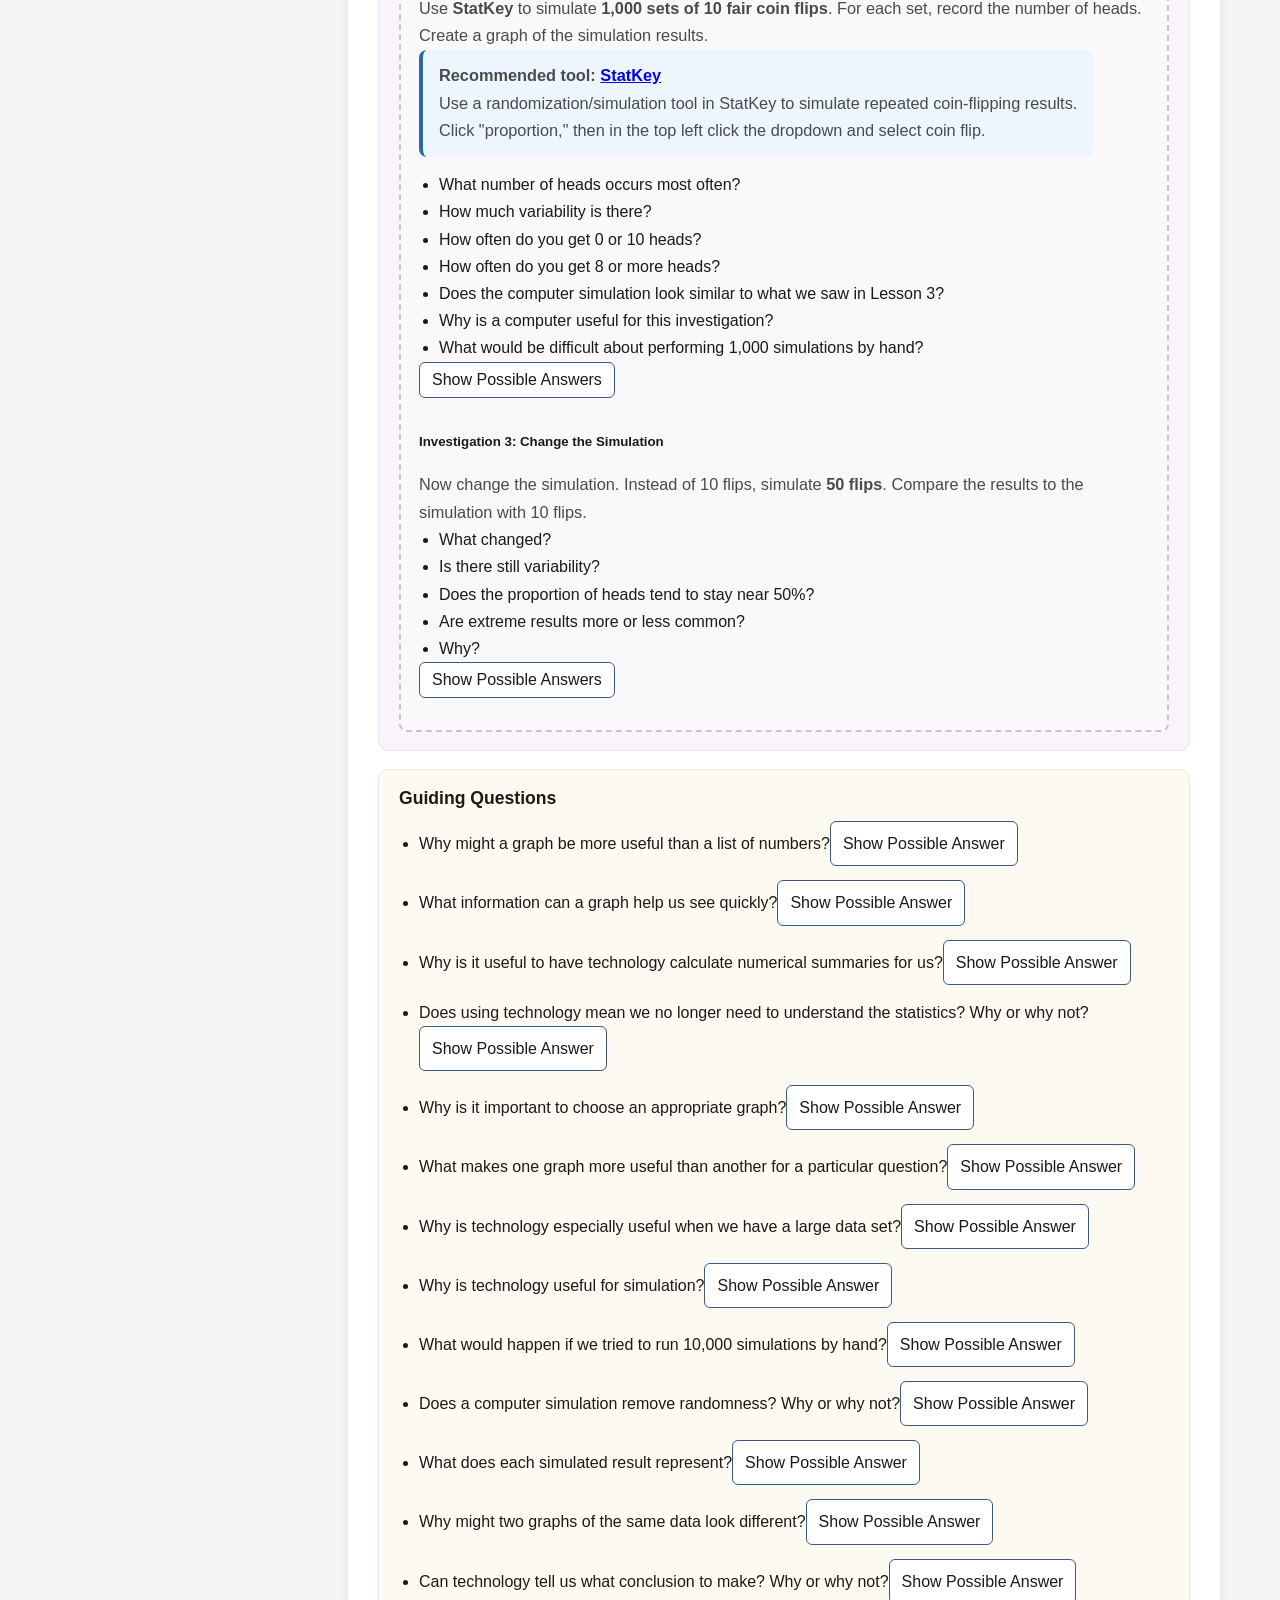
==== commit 6f87fa8a: "Update website" ====
--- a/Prob&Stats/unit-1.html
+++ b/Prob&Stats/unit-1.html
@@ -16,7 +16,7 @@
       </div>
 
       <nav class="utility-nav" aria-label="Main navigation">
-        <a href="../index.html">Home</a>
+          <a href="../index.html">Home</a>
         <a href="index.html">Course Home</a>
       </nav>
     </header>
@@ -531,57 +531,93 @@
           <section id="lesson-4" class="lesson">
             <div class="lesson-header">
               <p class="lesson-number">Lesson 4</p>
-              <h3>Lesson 4 Title</h3>
+              <h3>Using Technology to Investigate Data</h3>
             </div>
 
             <div class="lesson-section lesson-bellringer">
               <h4>Bellringer</h4>
-              <p>Bellringer content will go here.</p>
+              <div class="lesson-callout">
+                <p><strong>Can you find the pattern?</strong></p>
+              </div>
+              <p>Consider the following data representing the number of hours of sleep for 20 students:</p>
+              <p><strong>6, 8, 7, 5, 9, 7, 6, 8, 4, 7, 10, 6, 5, 8, 7, 6, 9, 5, 7, 8</strong></p>
+              <p>What do you notice about the data?</p><p>What is a typical amount of sleep?</p><p>What is the smallest value?</p><p>What is the largest value?</p><p>Would it be easier to understand these data if they were displayed in a graph?</p><p>What kind of graph might be useful?</p><p>If you had 2,000 students instead of 20, would you want to analyze all of the numbers by hand?</p>
             </div>
 
             <div class="lesson-section lesson-objectives">
               <h4>Objectives</h4>
               <ul class="lesson-list">
-                <li>Student-friendly objective 1 will go here.</li>
-                <li>Student-friendly objective 2 will go here.</li>
-                <li>Student-friendly objective 3 will go here.</li>
+                <li>I can use technology to organize and display data.</li><li>I can create and interpret graphs of data.</li><li>I can use technology to investigate patterns and variability.</li><li>I can use technology to run a simulation.</li><li>I can explain why technology is useful when working with large or complex data sets.</li><li>I can choose an appropriate technological tool for a statistical investigation.</li>
               </ul>
             </div>
 
             <div class="lesson-section lesson-explore">
               <h4>Explore</h4>
-              <p>A question, problem, or phenomenon students investigate before formal instruction will go here.</p>
+              <div class="lesson-callout"><p><strong>How can technology help us answer statistical questions?</strong></p></div>
+              <p>Suppose we want to investigate:</p><p><strong>How much sleep do students at our school typically get on a school night?</strong></p><p>Imagine that we collect data from 200 students.</p><p>We now have 200 numbers.</p>
+              <ul class="lesson-list"><li>How could we organize the data?</li><li>How could we quickly find the smallest and largest values?</li><li>How could we determine what a typical student reports?</li><li>How could we see whether most students get similar amounts of sleep?</li><li>How could we identify unusually high or low values?</li><li>What would be difficult to do by hand?</li><li>How could a computer help us investigate the data?</li></ul>
+              <button type="button" class="answer-toggle" data-answer-target="lesson-4-explore-answers" aria-expanded="false">Show Possible Answers</button>
+              <div id="lesson-4-explore-answers" class="possible-answer" hidden><p><strong>How could we organize the data?</strong> We could put the data into a spreadsheet or statistical program, where each student's response is stored as an observation and the values can be sorted, summarized, or graphed.</p><p><strong>How could we quickly find the smallest and largest values?</strong> Technology can sort the data or calculate the minimum and maximum values almost instantly.</p><p><strong>How could we determine what a typical student reports?</strong> We could calculate a numerical summary such as the mean or median and use it along with a graph to understand what is typical.</p><p><strong>How could we see whether most students get similar amounts of sleep?</strong> A graph such as a dotplot or histogram would allow us to see how spread out the values are and where the data are concentrated.</p><p><strong>How could we identify unusually high or low values?</strong> A graph can make values that are far from the rest of the data easier to notice. Numerical summaries can also help us investigate unusual observations.</p><p><strong>What would be difficult to do by hand?</strong> Sorting hundreds of values, calculating summaries, creating graphs, and repeating calculations would take a lot of time and could lead to mistakes.</p><p><strong>How could a computer help us investigate the data?</strong> A computer can quickly organize the data, calculate numerical summaries, create graphs, and perform repeated simulations so that we can spend more time interpreting the results.</p></div>
+              <div class="lesson-callout emphasis"><p><strong>The goal is not simply to make a graph.</strong></p><p><strong>The goal is to use the graph to answer a statistical question.</strong></p></div>
             </div>
 
             <div class="lesson-section lesson-simulation">
               <h4>Technology / Simulation / Data Investigation</h4>
               <div class="simulation-widget">
-                <p>Interactive simulation, generated data, or technology-based investigation will go here.</p>
+                <h5>Investigation 1: From Data to Graph</h5>
+                  <p>Enter the following data into a blank Google Sheet. Copy the data into cell A1, then use =TRANSPOSE(SPLIT(A1, ",")) to split in A2 to make it spread multiple rows. </p>
+                  <p><strong>6, 8, 7, 5, 9, 7, 6, 8, 4, 7, 10, 6, 5, 8, 7, 6, 9, 5, 7, 8</strong></p>
+                  <p>Create a graph that helps you understand the distribution. A dotplot, histogram, or other appropriate graph could be used. To make a graph highlight your data, click "insert", click "chart."</p>
+                  <p><strong>Recommended:</strong> Try a dotplot first because the data set is small enough to see individual observations.</p><ul class="lesson-list"><li>What is the center of the distribution?</li><li>How much variability is present?</li><li>What values occur most often?</li><li>Are there any possible outliers?</li><li>Is the distribution roughly symmetric or skewed?</li><li>What does the graph tell you that the original list of numbers did not?</li></ul><button type="button" class="answer-toggle" data-answer-target="lesson-4-investigation-1-answers" aria-expanded="false">Show Possible Answers</button><div id="lesson-4-investigation-1-answers" class="possible-answer" hidden><p><strong>What is the center of the distribution?</strong> The data are centered around about 7 hours of sleep. The mean is about 6.95 hours and the median is 7 hours.</p><p><strong>How much variability is present?</strong> The values range from 4 to 10 hours, so there is a 6-hour range. Most observations are between about 5 and 9 hours.</p><p><strong>What values occur most often?</strong> 7 hours occurs most often.</p><p><strong>Are there any possible outliers?</strong> There are no obvious extreme outliers in this small data set. The values from 4 to 10 are all reasonably connected to the rest of the data.</p><p><strong>Is the distribution roughly symmetric or skewed?</strong> The distribution is roughly symmetric, although a small data set can make the exact shape difficult to judge.</p><p><strong>What does the graph tell you that the original list of numbers did not?</strong> The graph makes the overall distribution easier to see. We can quickly see where the data are concentrated, how spread out they are, and whether there are unusual values.</p></div>
+                <h5>Investigation 2: Let the Computer Do the Simulation</h5><p>Recall the coin-flipping investigation from Lesson 3. We previously simulated a fair coin by flipping coins repeatedly. Now let technology do the work.</p><p>Use <strong>StatKey</strong> to simulate <strong>1,000 sets of 10 fair coin flips</strong>. For each set, record the number of heads. Create a graph of the simulation results.</p><div class="lesson-callout emphasis"><p><strong>Recommended tool: <a href="https://www.lock5stat.com/StatKey/" target="_blank" rel="noopener">StatKey</a></strong></p><p>Use a randomization/simulation tool in StatKey to simulate repeated coin-flipping results.</p><p>Click "proportion," then in the top left click the dropdown and select coin flip. </p></div><ul class="lesson-list"><li>What number of heads occurs most often?</li><li>How much variability is there?</li><li>How often do you get 0 or 10 heads?</li><li>How often do you get 8 or more heads?</li><li>Does the computer simulation look similar to what we saw in Lesson 3?</li><li>Why is a computer useful for this investigation?</li><li>What would be difficult about performing 1,000 simulations by hand?</li></ul><button type="button" class="answer-toggle" data-answer-target="lesson-4-investigation-3-answers" aria-expanded="false">Show Possible Answers</button><div id="lesson-4-investigation-3-answers" class="possible-answer" hidden><p><strong>What number of heads occurs most often?</strong> Results near 5 heads should occur most often. The exact most common value may vary slightly.</p><p><strong>How much variability is there?</strong> The number of heads varies from simulation to simulation. Most results should be near 5, but smaller and larger values are possible.</p><p><strong>How often do you get 0 or 10 heads?</strong> Both are possible but very rare. In 1,000 simulations, you may see one or both, but it is also possible not to see either.</p><p><strong>How often do you get 8 or more heads?</strong> It should occur occasionally but much less often than results near 5.</p><p><strong>Does the computer simulation look similar to what we saw in Lesson 3?</strong> Yes. Both should show that results near 5 heads are common and extreme results are uncommon.</p><p><strong>Why is a computer useful for this investigation?</strong> A computer can perform thousands of simulations quickly and organize results into a graph.</p><p><strong>What would be difficult about performing 1,000 simulations by hand?</strong> It would take a very long time and create more opportunities for recording or calculation errors.</p></div>
+                <h5>Investigation 3: Change the Simulation</h5><p>Now change the simulation. Instead of 10 flips, simulate <strong>50 flips</strong>. Compare the results to the simulation with 10 flips.</p><ul class="lesson-list"><li>What changed?</li><li>Is there still variability?</li><li>Does the proportion of heads tend to stay near 50%?</li><li>Are extreme results more or less common?</li><li>Why?</li></ul><button type="button" class="answer-toggle" data-answer-target="lesson-4-investigation-4-answers" aria-expanded="false">Show Possible Answers</button><div id="lesson-4-investigation-4-answers" class="possible-answer" hidden><p><strong>What changed?</strong> With 50 flips, the total number of heads varies over a larger numerical range, but the proportion tends to stay near 50%.</p><p><strong>Is there still variability?</strong> Yes. Randomness still causes different simulations to produce different results.</p><p><strong>Does the proportion of heads tend to stay near 50%?</strong> Yes. Individual simulations can differ.</p><p><strong>Are extreme results more or less common?</strong> Extreme proportions become less common as the number of flips increases.</p><p><strong>Why?</strong> With more flips, random variation has less effect on the overall proportion, so results become more stable.</p></div>
               </div>
             </div>
 
             <div class="lesson-section lesson-questions">
               <h4>Guiding Questions</h4>
               <ul class="lesson-list">
-                <li>Guiding question 1 will go here.</li>
-                <li>Guiding question 2 will go here.</li>
-                <li>Guiding question 3 will go here.</li>
+                <li>Why might a graph be more useful than a list of numbers?<button type="button" class="answer-toggle" data-answer-target="lesson-4-guiding-1" data-show-label="Show Possible Answer" data-hide-label="Hide Possible Answer" aria-expanded="false">Show Possible Answer</button><p id="lesson-4-guiding-1" class="possible-answer" hidden>A graph organizes the data visually so that patterns, clusters, gaps, variability, and unusual observations can be easier to see.</p></li>
+                <li>What information can a graph help us see quickly?<button type="button" class="answer-toggle" data-answer-target="lesson-4-guiding-2" data-show-label="Show Possible Answer" data-hide-label="Hide Possible Answer" aria-expanded="false">Show Possible Answer</button><p id="lesson-4-guiding-2" class="possible-answer" hidden>A graph can show the center, spread, shape, clusters, gaps, and possible unusual observations.</p></li>
+                <li>Why is it useful to have technology calculate numerical summaries for us?<button type="button" class="answer-toggle" data-answer-target="lesson-4-guiding-3" data-show-label="Show Possible Answer" data-hide-label="Hide Possible Answer" aria-expanded="false">Show Possible Answer</button><p id="lesson-4-guiding-3" class="possible-answer" hidden>Technology can calculate summaries quickly and accurately, especially when there are many observations. This allows us to spend more time interpreting what the numbers mean.</p></li>
+                <li>Does using technology mean we no longer need to understand the statistics? Why or why not?<button type="button" class="answer-toggle" data-answer-target="lesson-4-guiding-4" data-show-label="Show Possible Answer" data-hide-label="Hide Possible Answer" aria-expanded="false">Show Possible Answer</button><p id="lesson-4-guiding-4" class="possible-answer" hidden>No. Technology can perform calculations, but we still need to decide what to calculate, whether the method is appropriate, and what the results mean.</p></li>
+                <li>Why is it important to choose an appropriate graph?<button type="button" class="answer-toggle" data-answer-target="lesson-4-guiding-5" data-show-label="Show Possible Answer" data-hide-label="Hide Possible Answer" aria-expanded="false">Show Possible Answer</button><p id="lesson-4-guiding-5" class="possible-answer" hidden>Different graphs emphasize different features of data. A graph should match the type of variable and make important characteristics easier to see.</p></li>
+                <li>What makes one graph more useful than another for a particular question?<button type="button" class="answer-toggle" data-answer-target="lesson-4-guiding-6" data-show-label="Show Possible Answer" data-hide-label="Hide Possible Answer" aria-expanded="false">Show Possible Answer</button><p id="lesson-4-guiding-6" class="possible-answer" hidden>The best graph clearly displays the features relevant to the statistical question and the type of data being analyzed.</p></li>
+                <li>Why is technology especially useful when we have a large data set?<button type="button" class="answer-toggle" data-answer-target="lesson-4-guiding-7" data-show-label="Show Possible Answer" data-hide-label="Hide Possible Answer" aria-expanded="false">Show Possible Answer</button><p id="lesson-4-guiding-7" class="possible-answer" hidden>Technology can organize, summarize, graph, and analyze thousands or millions of observations much faster than we could by hand.</p></li>
+                <li>Why is technology useful for simulation?<button type="button" class="answer-toggle" data-answer-target="lesson-4-guiding-8" data-show-label="Show Possible Answer" data-hide-label="Hide Possible Answer" aria-expanded="false">Show Possible Answer</button><p id="lesson-4-guiding-8" class="possible-answer" hidden>Computers can repeat random processes thousands of times very quickly, allowing us to study variability and likelihood.</p></li>
+                <li>What would happen if we tried to run 10,000 simulations by hand?<button type="button" class="answer-toggle" data-answer-target="lesson-4-guiding-9" data-show-label="Show Possible Answer" data-hide-label="Hide Possible Answer" aria-expanded="false">Show Possible Answer</button><p id="lesson-4-guiding-9" class="possible-answer" hidden>It would take a very long time and be impractical. Technology allows us to perform the repetitions quickly and consistently.</p></li>
+                <li>Does a computer simulation remove randomness? Why or why not?<button type="button" class="answer-toggle" data-answer-target="lesson-4-guiding-10" data-show-label="Show Possible Answer" data-hide-label="Hide Possible Answer" aria-expanded="false">Show Possible Answer</button><p id="lesson-4-guiding-10" class="possible-answer" hidden>No. The simulation still uses randomness. The computer simply repeats and organizes random processes more efficiently.</p></li>
+                <li>What does each simulated result represent?<button type="button" class="answer-toggle" data-answer-target="lesson-4-guiding-11" data-show-label="Show Possible Answer" data-hide-label="Hide Possible Answer" aria-expanded="false">Show Possible Answer</button><p id="lesson-4-guiding-11" class="possible-answer" hidden>Each simulated result represents one possible outcome that could occur under the assumptions of the simulation.</p></li>
+                <li>Why might two graphs of the same data look different?<button type="button" class="answer-toggle" data-answer-target="lesson-4-guiding-12" data-show-label="Show Possible Answer" data-hide-label="Hide Possible Answer" aria-expanded="false">Show Possible Answer</button><p id="lesson-4-guiding-12" class="possible-answer" hidden>Different graph types emphasize different features. The same data might look different in a dotplot, histogram, or boxplot.</p></li>
+                <li>Can technology tell us what conclusion to make? Why or why not?<button type="button" class="answer-toggle" data-answer-target="lesson-4-guiding-13" data-show-label="Show Possible Answer" data-hide-label="Hide Possible Answer" aria-expanded="false">Show Possible Answer</button><p id="lesson-4-guiding-13" class="possible-answer" hidden>No. Technology provides calculations, graphs, and evidence, but statistical reasoning is needed to decide what the evidence means.</p></li>
+                <li>What is the difference between <strong>using technology to calculate something</strong> and <strong>using technology to investigate something</strong>?<button type="button" class="answer-toggle" data-answer-target="lesson-4-guiding-14" data-show-label="Show Possible Answer" data-hide-label="Hide Possible Answer" aria-expanded="false">Show Possible Answer</button><p id="lesson-4-guiding-14" class="possible-answer" hidden>Calculating means asking technology to produce a numerical answer. Investigating means using technology to explore data, look for patterns, compare possibilities, and use evidence to answer a statistical question.</p></li>
+                <li>How does technology allow us to ask statistical questions that would be difficult to answer by hand?<button type="button" class="answer-toggle" data-answer-target="lesson-4-guiding-15" data-show-label="Show Possible Answer" data-hide-label="Hide Possible Answer" aria-expanded="false">Show Possible Answer</button><p id="lesson-4-guiding-15" class="possible-answer" hidden>Technology lets us work with large data sets, perform complicated calculations, create visualizations, and run many simulations quickly.</p></li>
               </ul>
             </div>
 
             <div class="lesson-section lesson-big-idea">
               <h4>The Big Idea</h4>
-              <p>The formal statistical idea that emerges from the investigation will be explained here.</p>
+              <div class="lesson-callout emphasis"><p><strong>Statistics today is <span class="glossary-term" tabindex="0" role="button" aria-expanded="false">computational<span class="glossary-definition">Involving the use of computers or technology to perform calculations, organize information, or analyze data.</span></span>.</strong></p></div>
+              <p>Modern statisticians use technology to organize, visualize, analyze, and simulate data. Computers can perform calculations and simulations much faster than people can, allowing us to focus more on <span class="glossary-term" tabindex="0" role="button" aria-expanded="false">reasoning<span class="glossary-definition">Using evidence and logical thinking to decide what the data suggest.</span></span> and <span class="glossary-term" tabindex="0" role="button" aria-expanded="false">interpretation<span class="glossary-definition">Explaining what statistical results mean in the context of the original question.</span></span>.</p>
+              <p>Technology does not replace statistical thinking. We still need to decide <strong>what question we are asking, what data we need, what <span class="glossary-term" tabindex="0" role="button" aria-expanded="false">analysis<span class="glossary-definition">Examining data using graphs, numerical summaries, or other methods to find patterns and understand variability.</span></span> is appropriate, and what the results mean</strong>.</p>
+              <p>A <span class="glossary-term" tabindex="0" role="button" aria-expanded="false">statistical investigation<span class="glossary-definition">A process of using data to answer a statistical question.</span></span> often follows this process:</p><p><strong>Question → <span class="glossary-term" tabindex="0" role="button" aria-expanded="false">Data<span class="glossary-definition">Information collected about individuals or observations.</span></span> → Graph → Analysis → Conclusion</strong></p>
+              <p>Technology helps us move through this process efficiently so that we can spend more time thinking about the <span class="glossary-term" tabindex="0" role="button" aria-expanded="false">evidence<span class="glossary-definition">Information from data that supports or challenges a conclusion.</span></span>.</p>
             </div>
 
             <div class="lesson-section lesson-apply">
               <h4>Apply</h4>
-              <p>A new or modified situation where students apply the concept will go here.</p>
+              <h3>Technology Investigation</h3>
+              <p>Choose a question that interests you.</p>
+              <ul class="lesson-list"><li>How much sleep do students get?</li><li>How much time do students spend playing video games?</li><li>How many hours of homework do students have?</li><li>How many songs are in a student's playlist?</li><li>How many points does a basketball player typically score?</li><li>How has the temperature changed over a month?</li><li>How long do students typically spend on social media?</li></ul>
+              <p>Find or collect a small data set related to your question.</p><p>Use a technological tool to:</p>
+              <ol class="lesson-list lesson-ordered-list"><li>Enter or import the data.</li><li>Create a graph.</li><li>Describe the center of the data.</li><li>Describe the variability.</li><li>Identify anything unusual.</li><li>Write one conclusion supported by your data.</li></ol>
+              <div class="lesson-callout emphasis"><p><strong>Your conclusion should answer your original question, not simply describe your graph.</strong></p></div>
             </div>
 
             <div class="lesson-section lesson-closure">
               <h4>Closure</h4>
-              <p>Closure reflection or synthesis question will go here.</p>
+              <div class="lesson-callout emphasis"><p><strong>Technology can calculate almost anything. That does not mean it can do the statistical thinking for us.</strong></p></div>
+              <p>Suppose a computer creates a graph showing that students who spend more time playing video games tend to have lower grades.</p><p>In one or two sentences, explain:</p><p><strong>What can the technology tell us, and what still requires statistical thinking?</strong></p><p>Complete this sentence:</p><p><strong>"A statistician uses technology to __________, but still needs to __________."</strong></p>
             </div>
           </section>
 
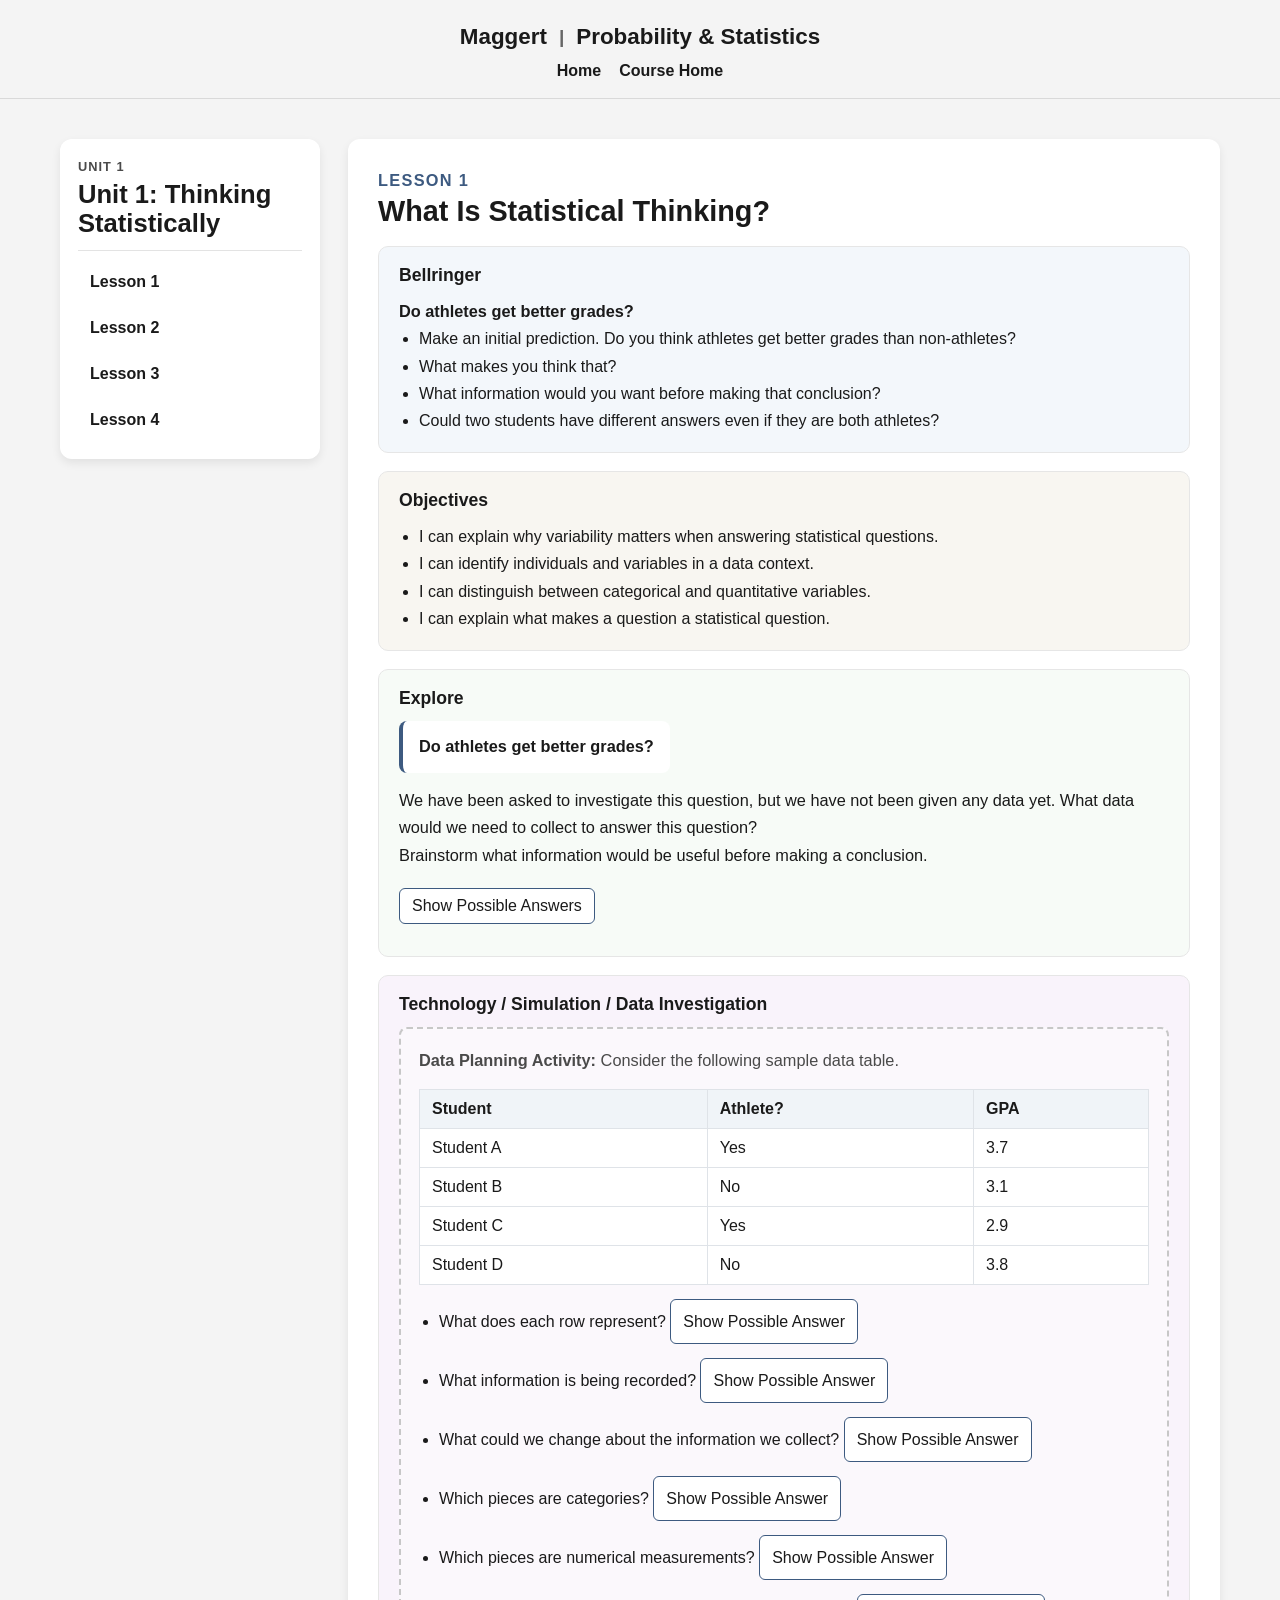
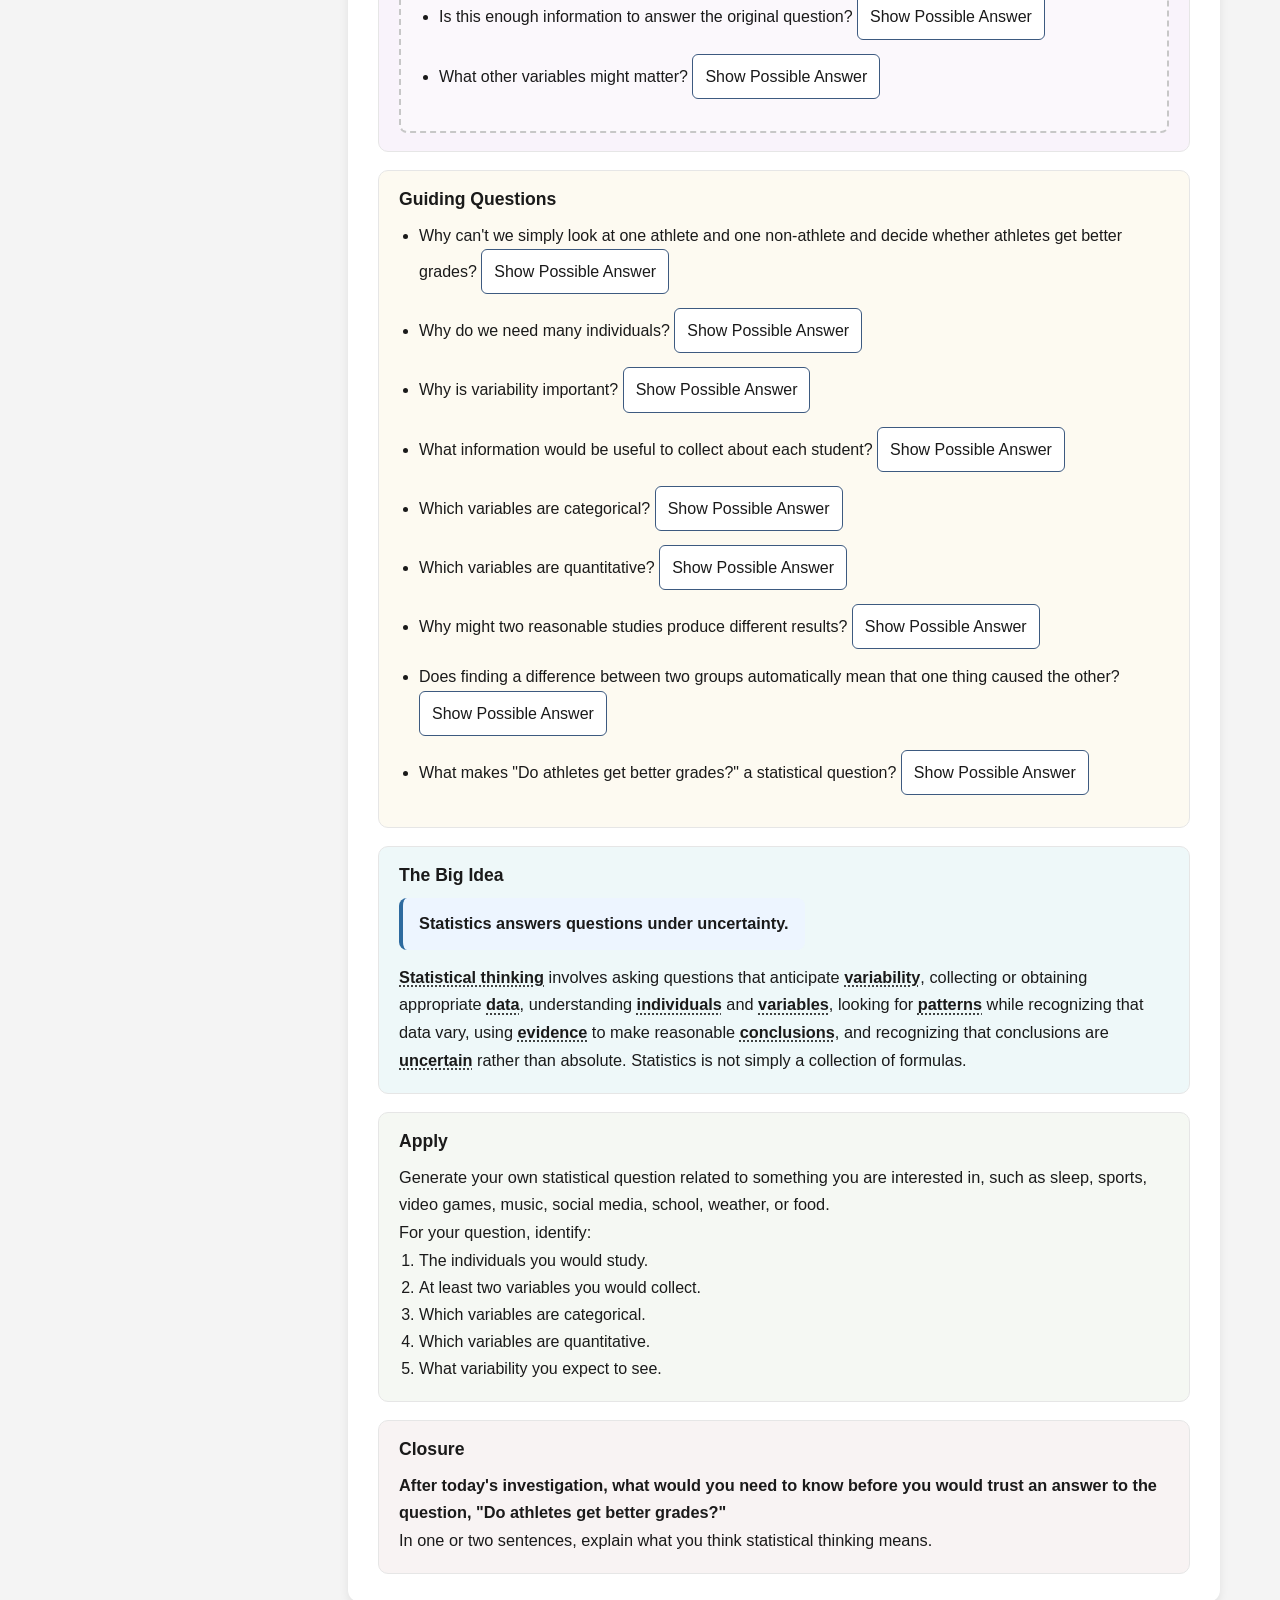
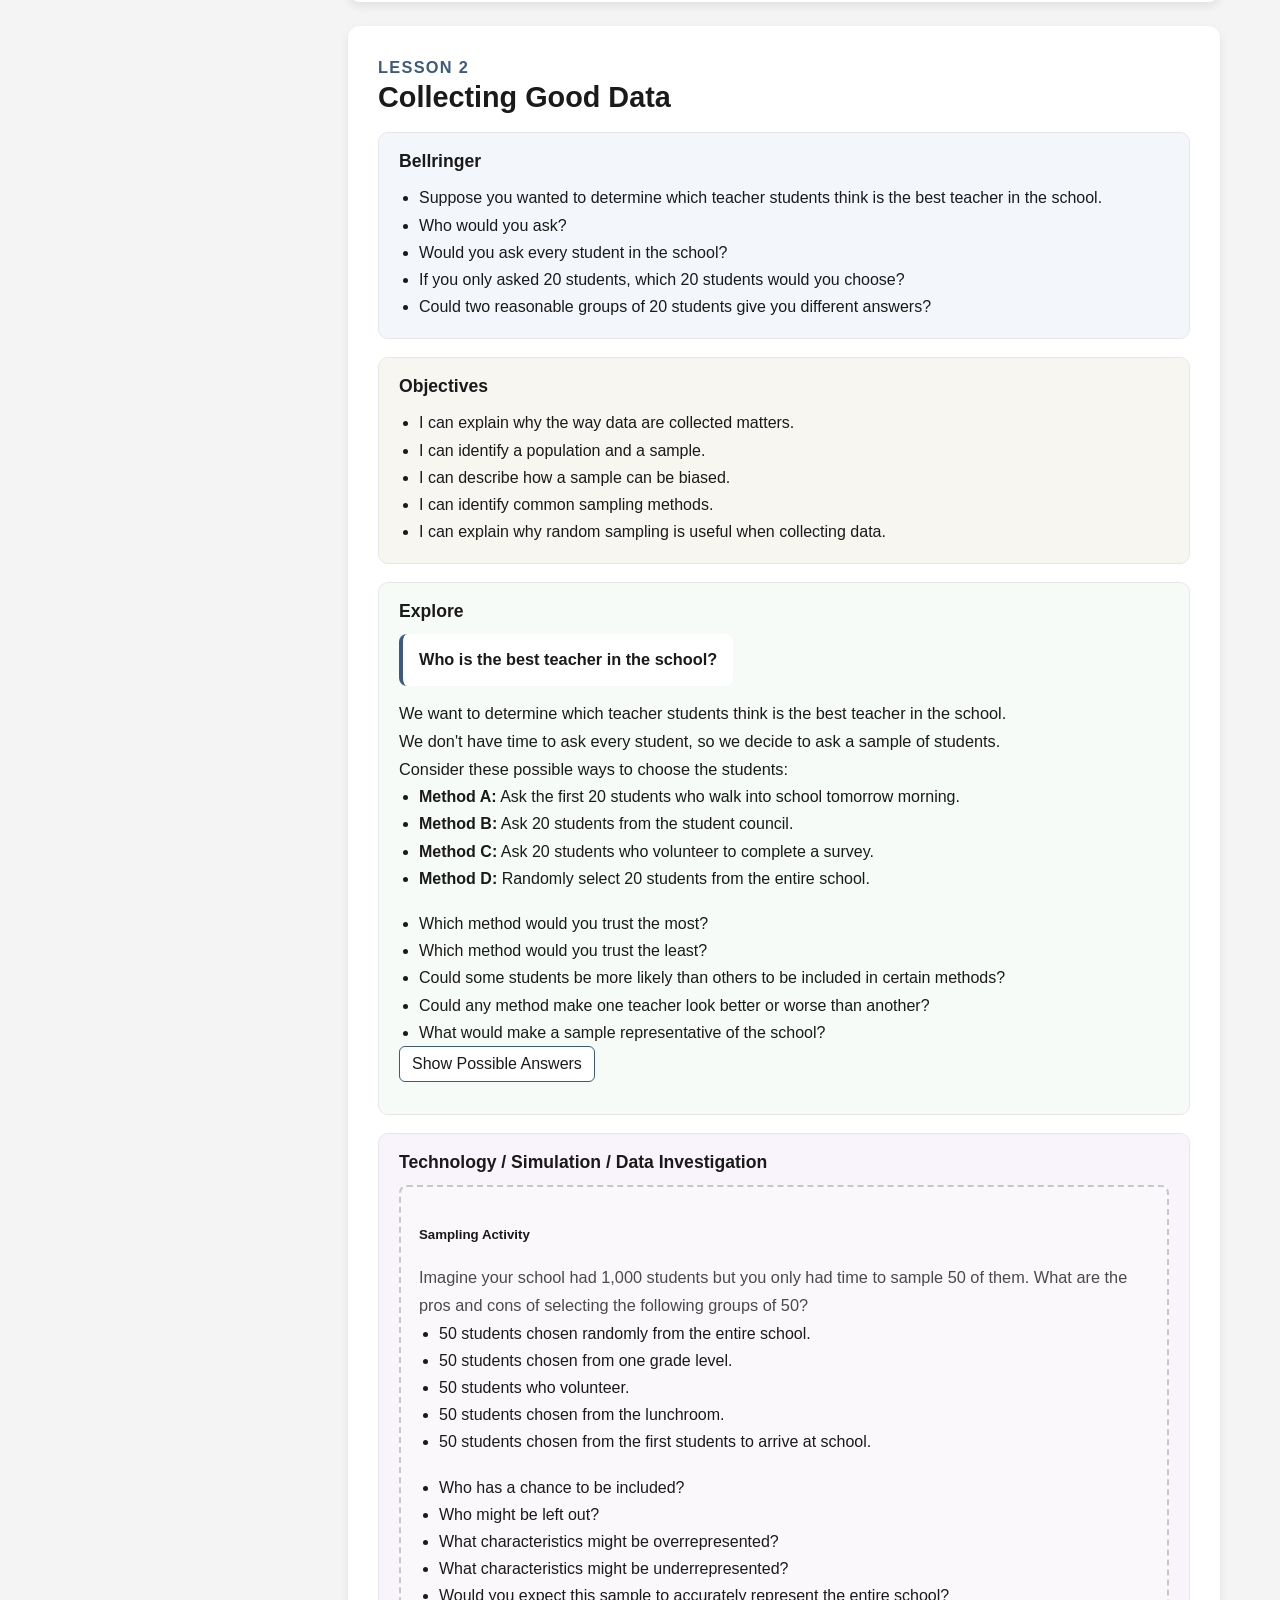
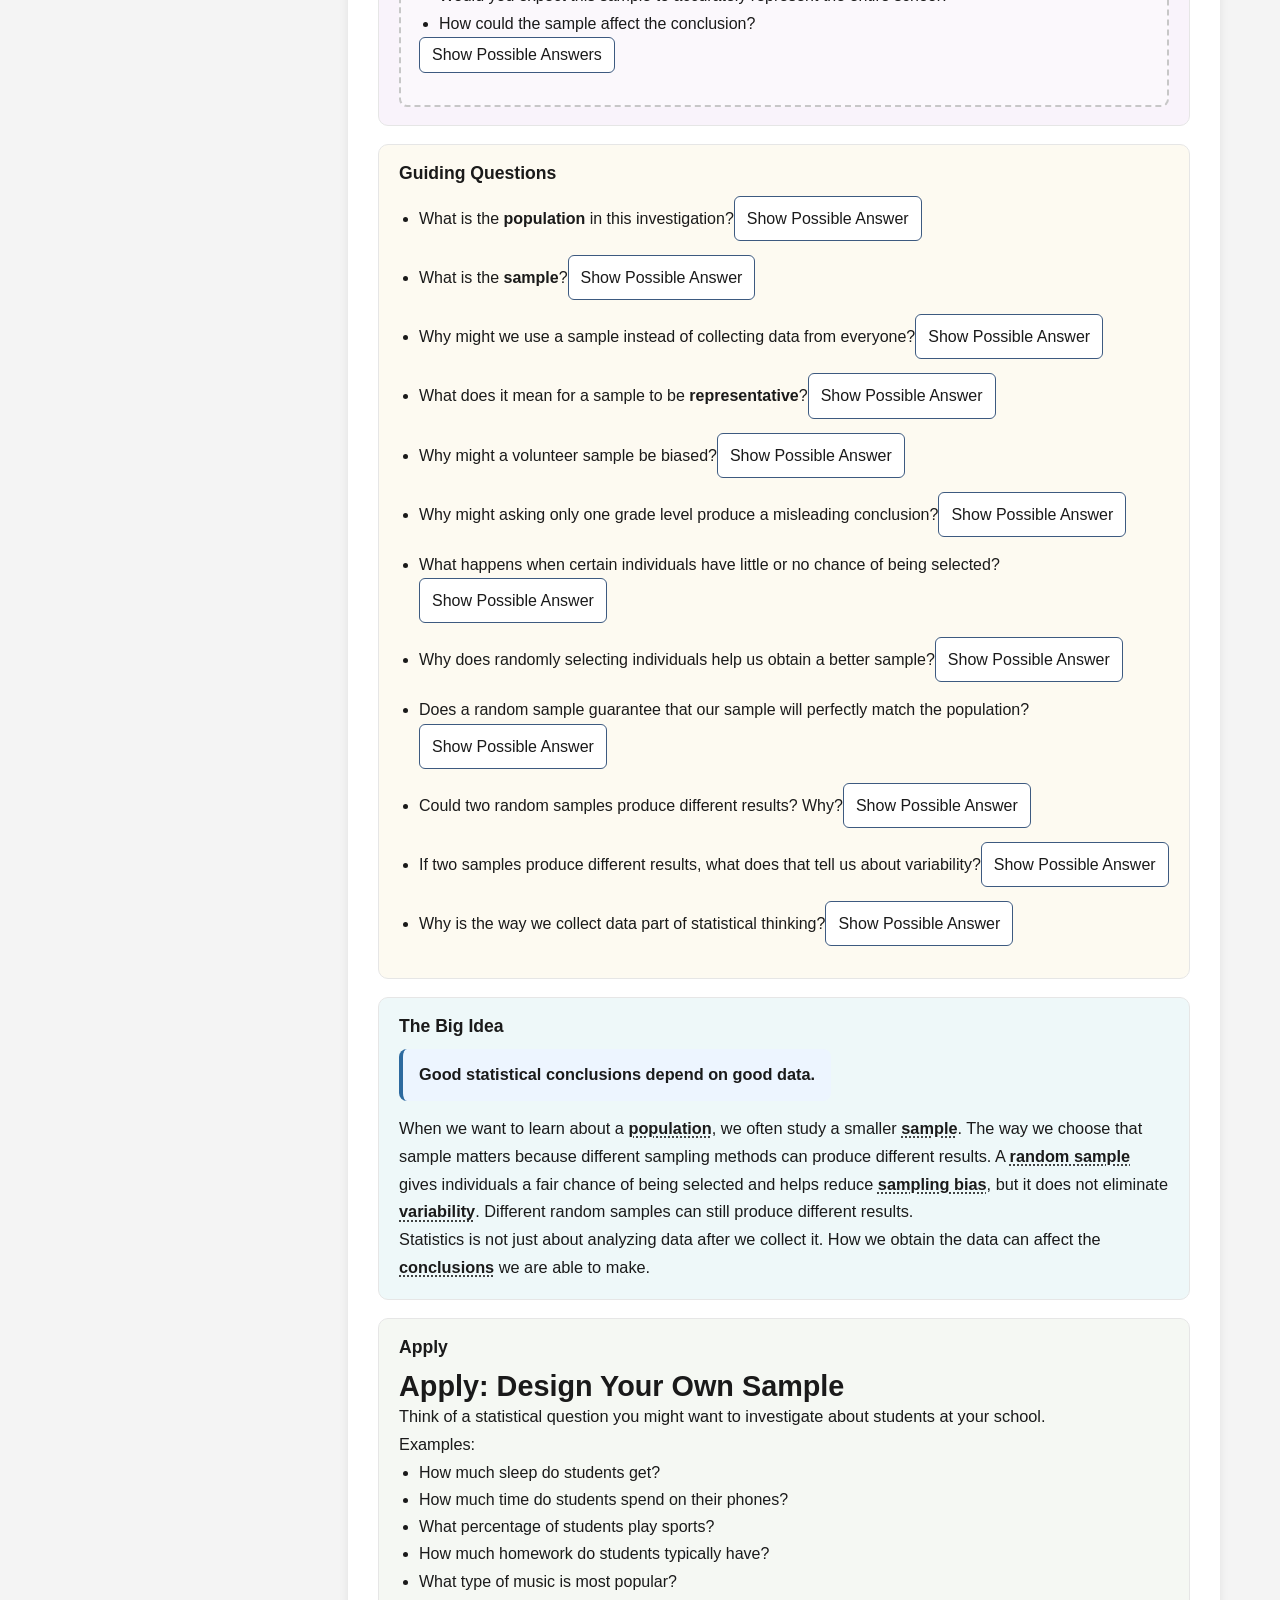
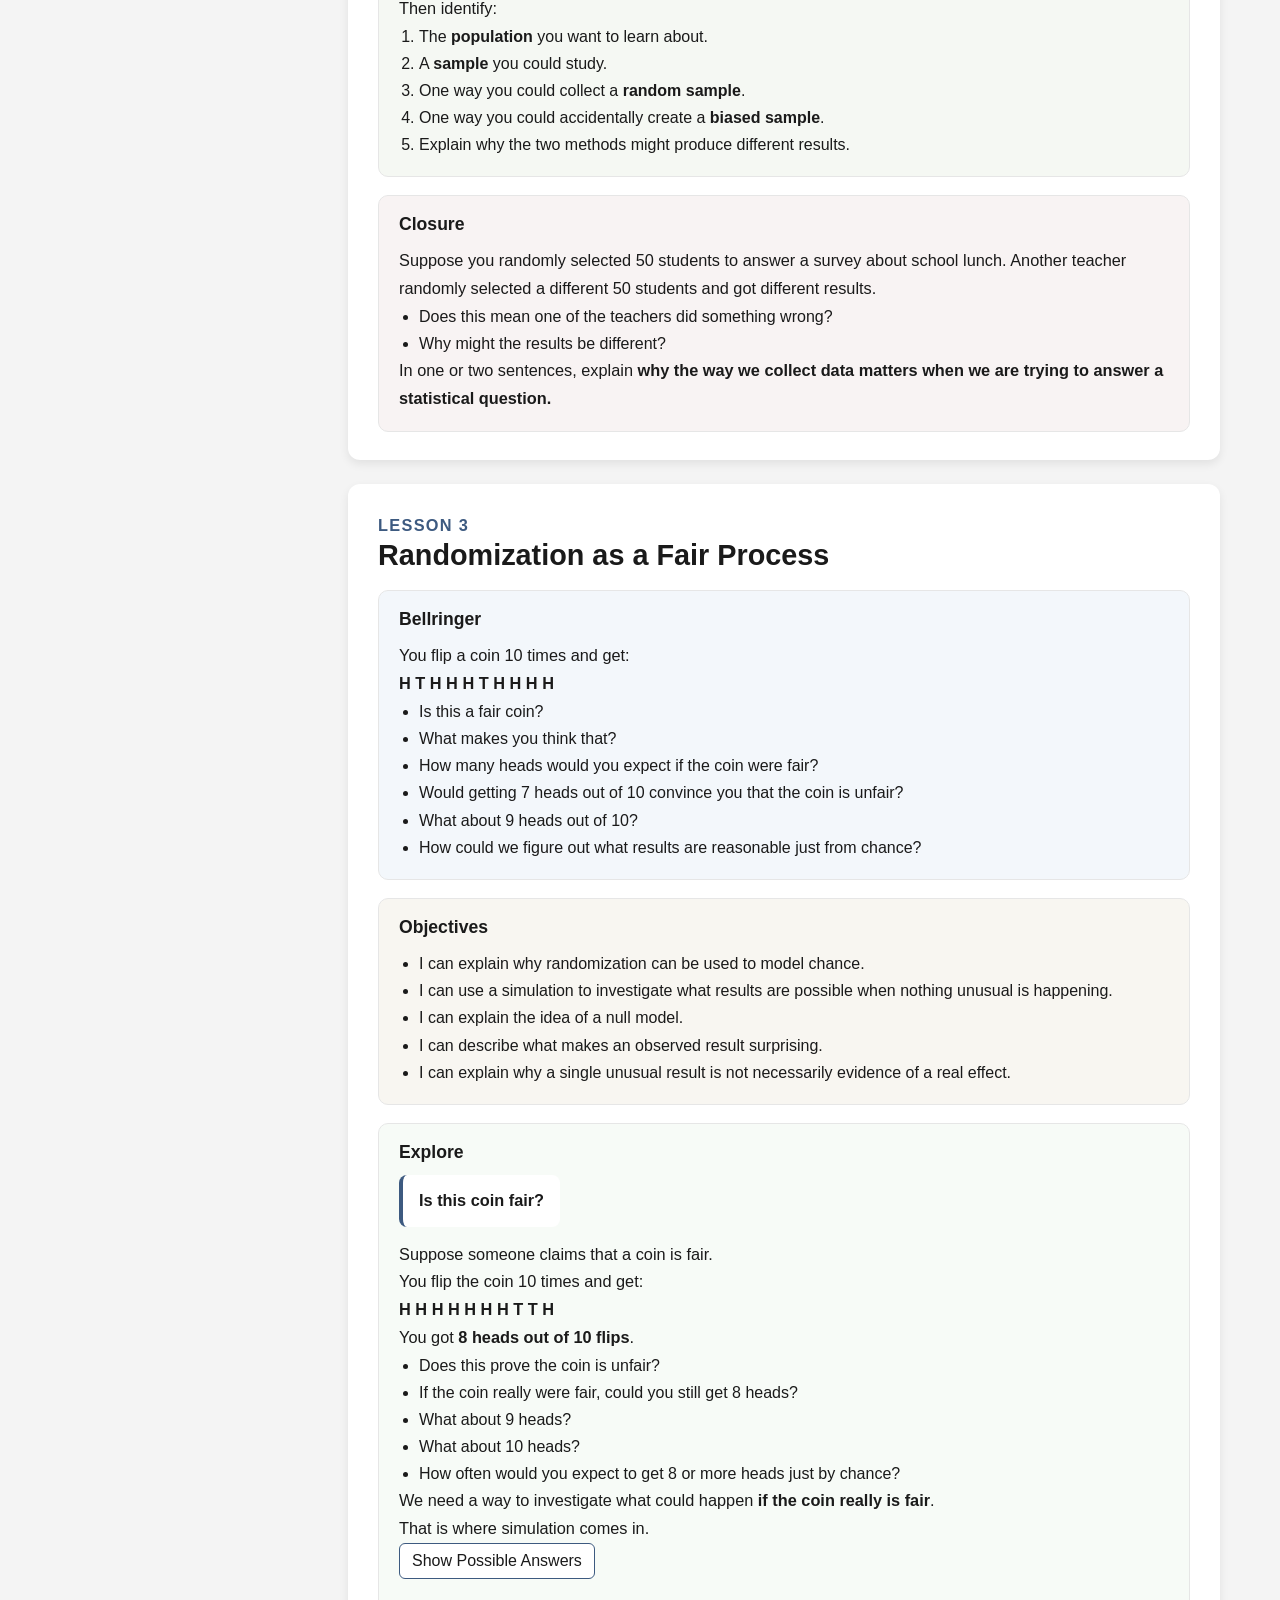
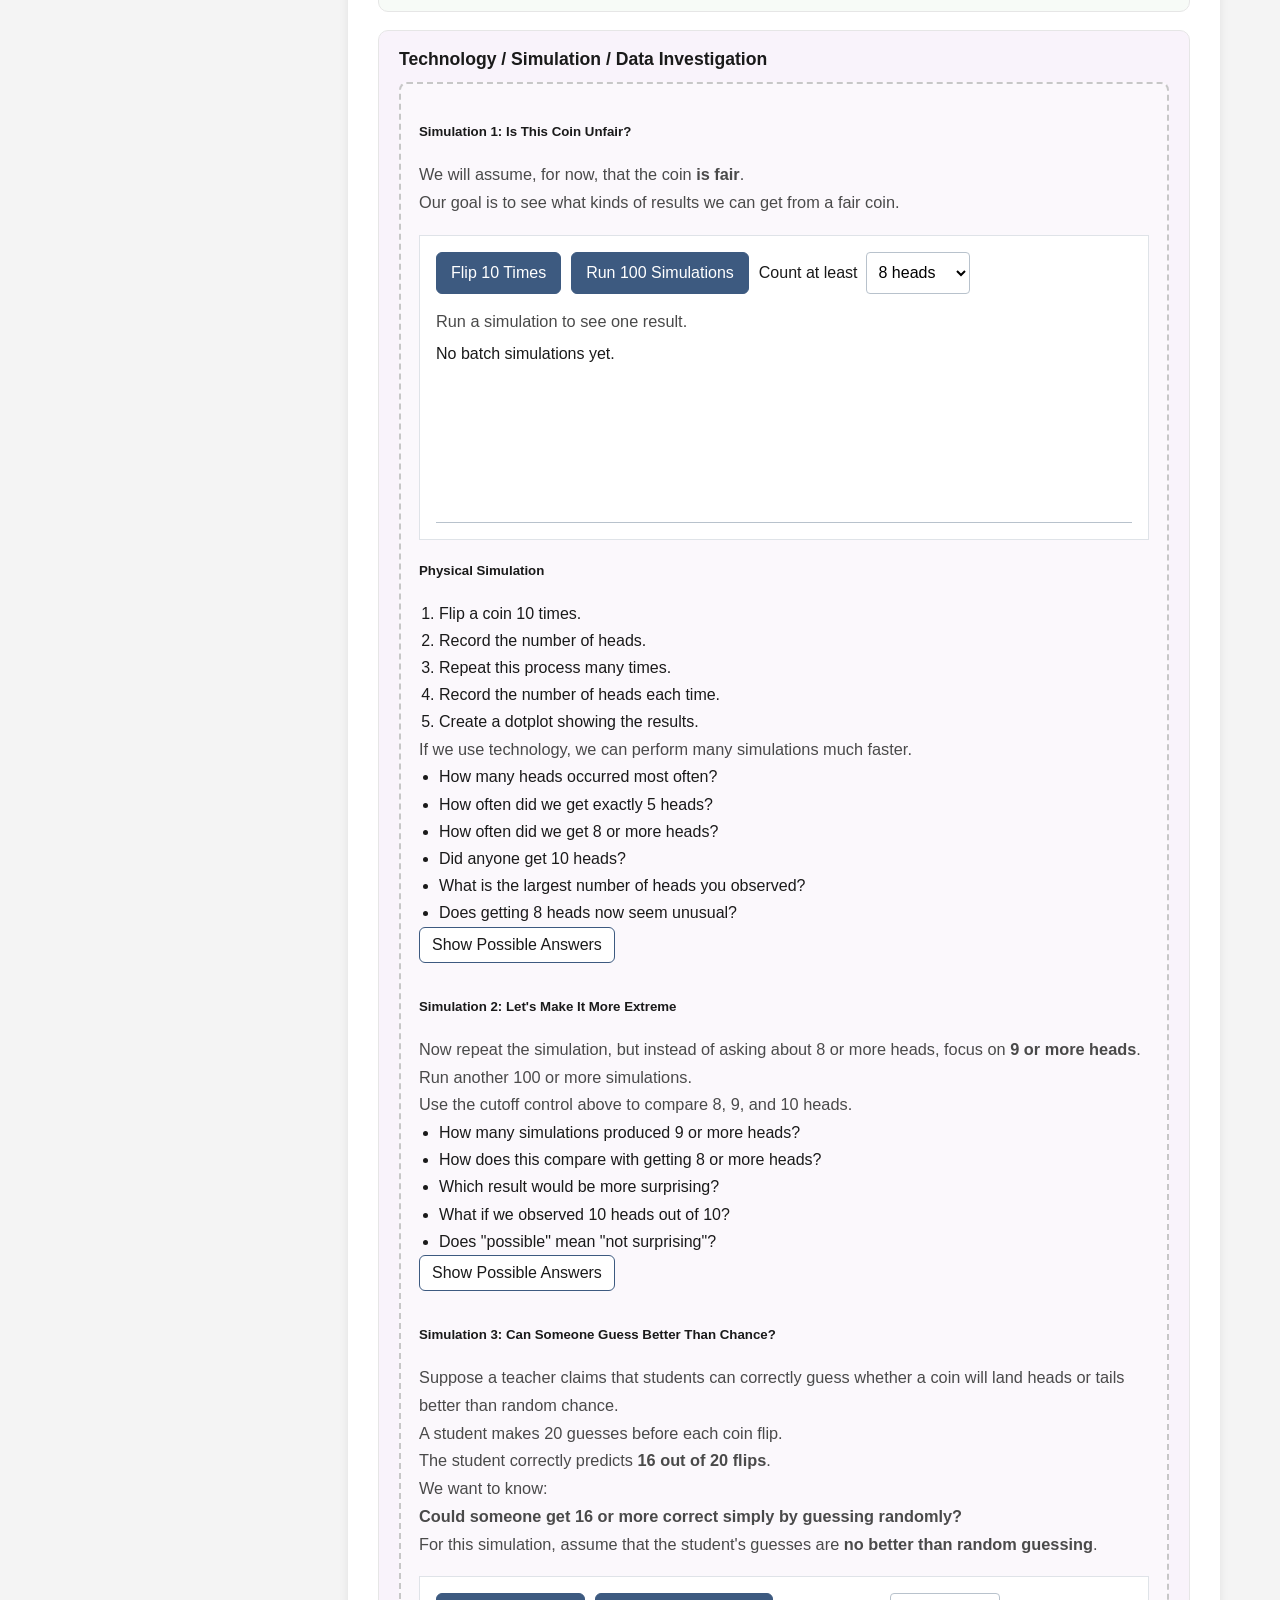
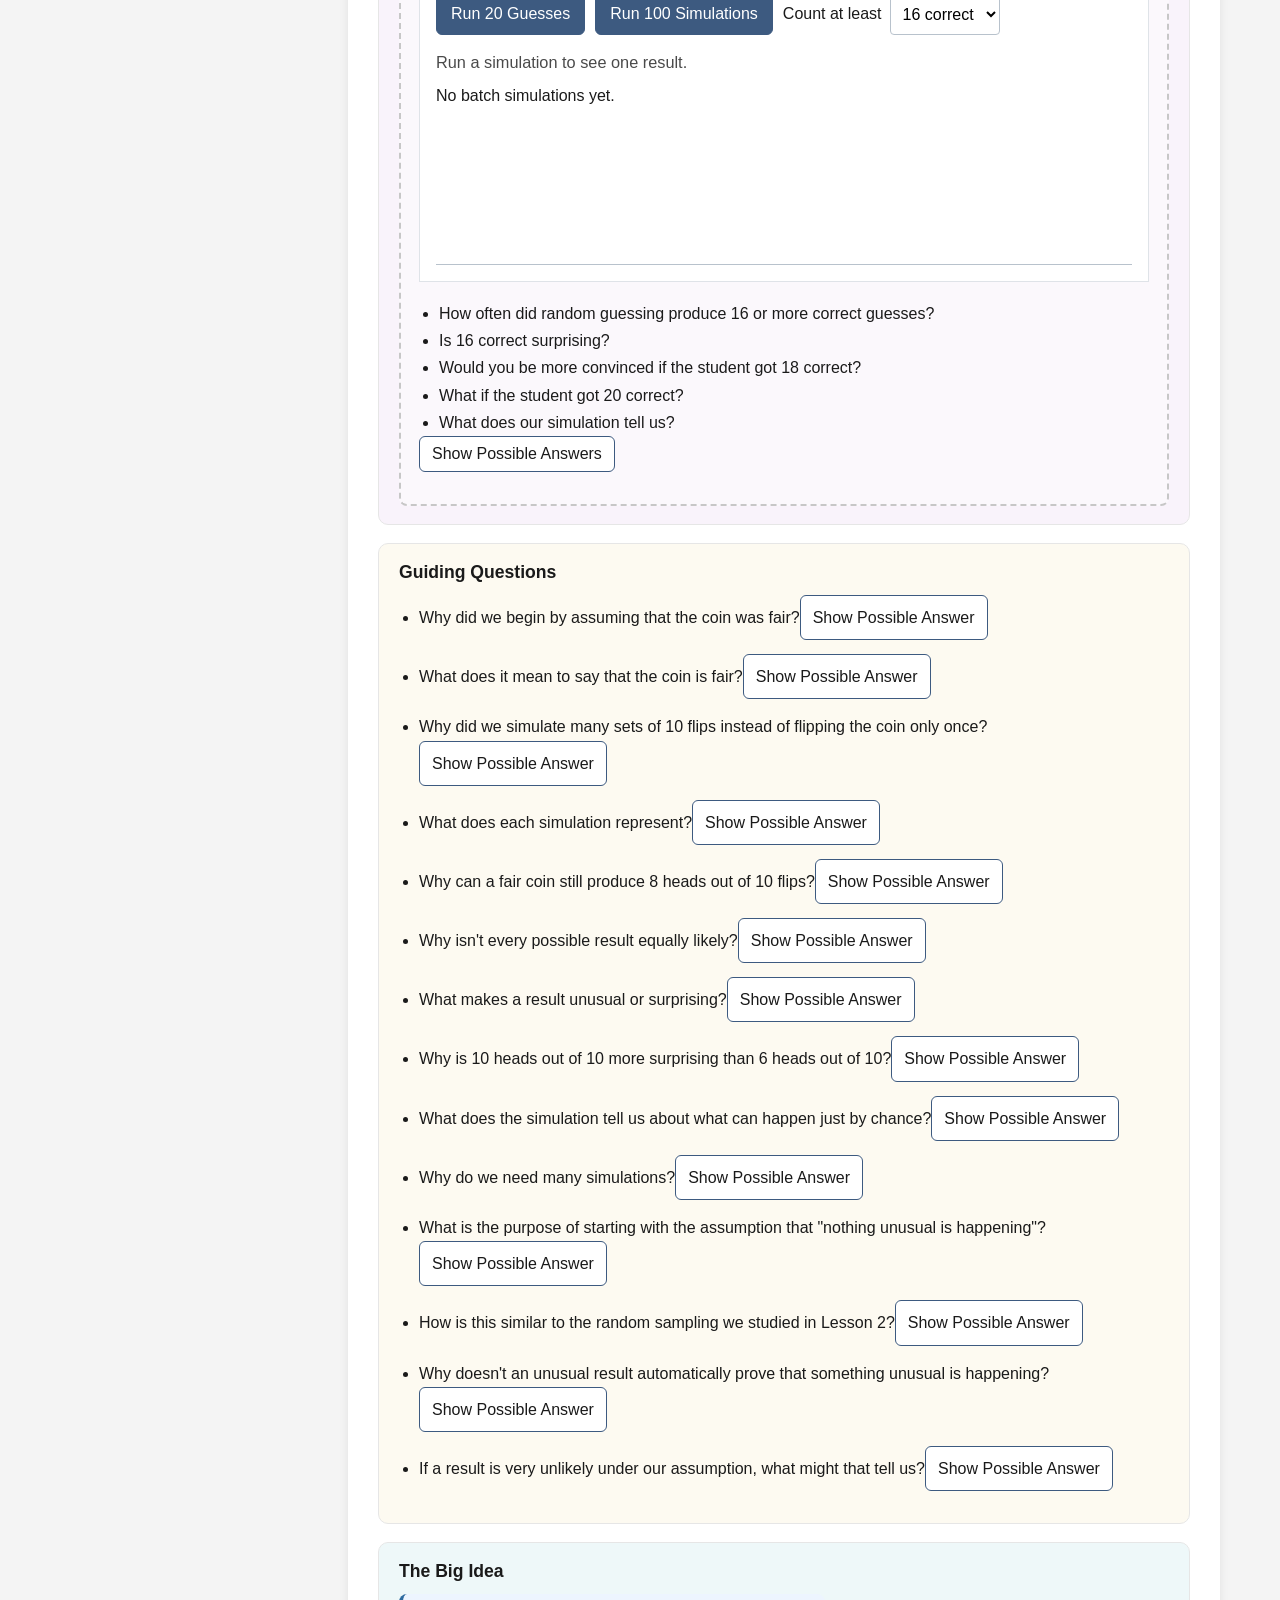
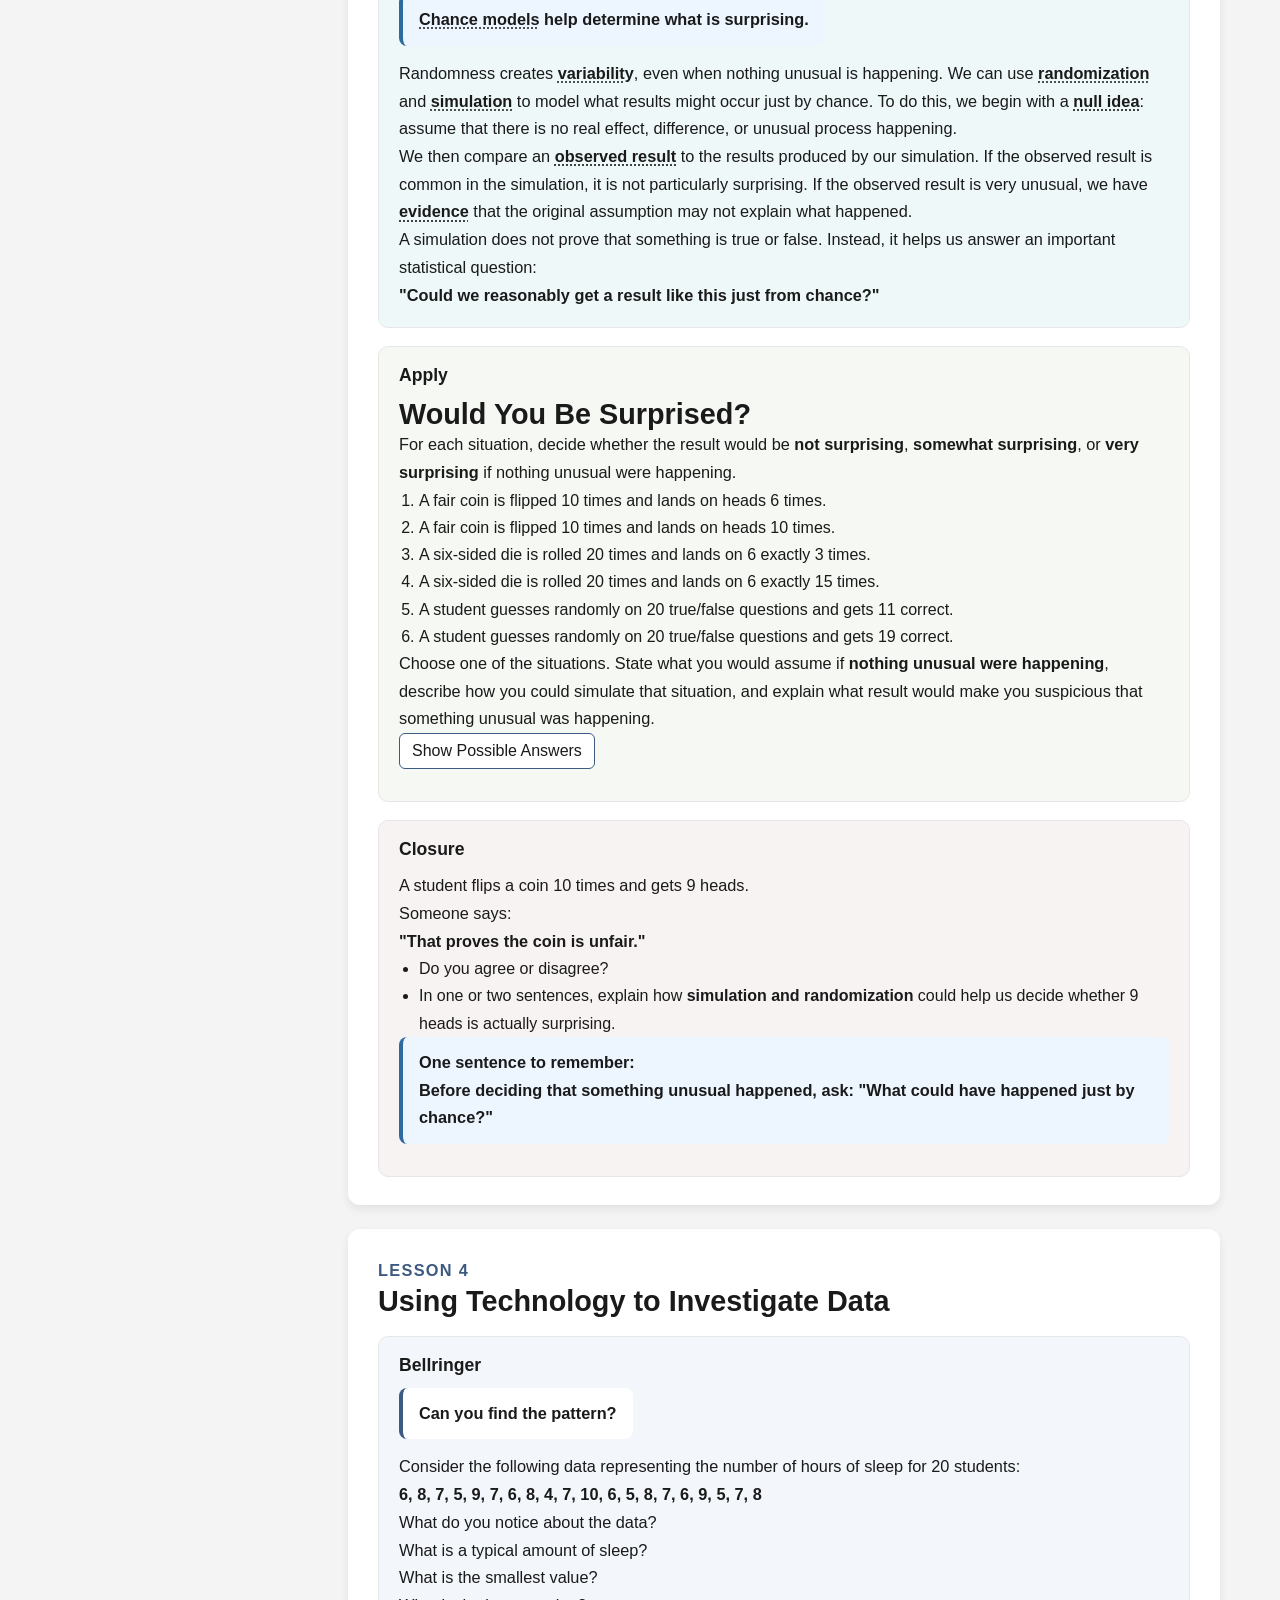
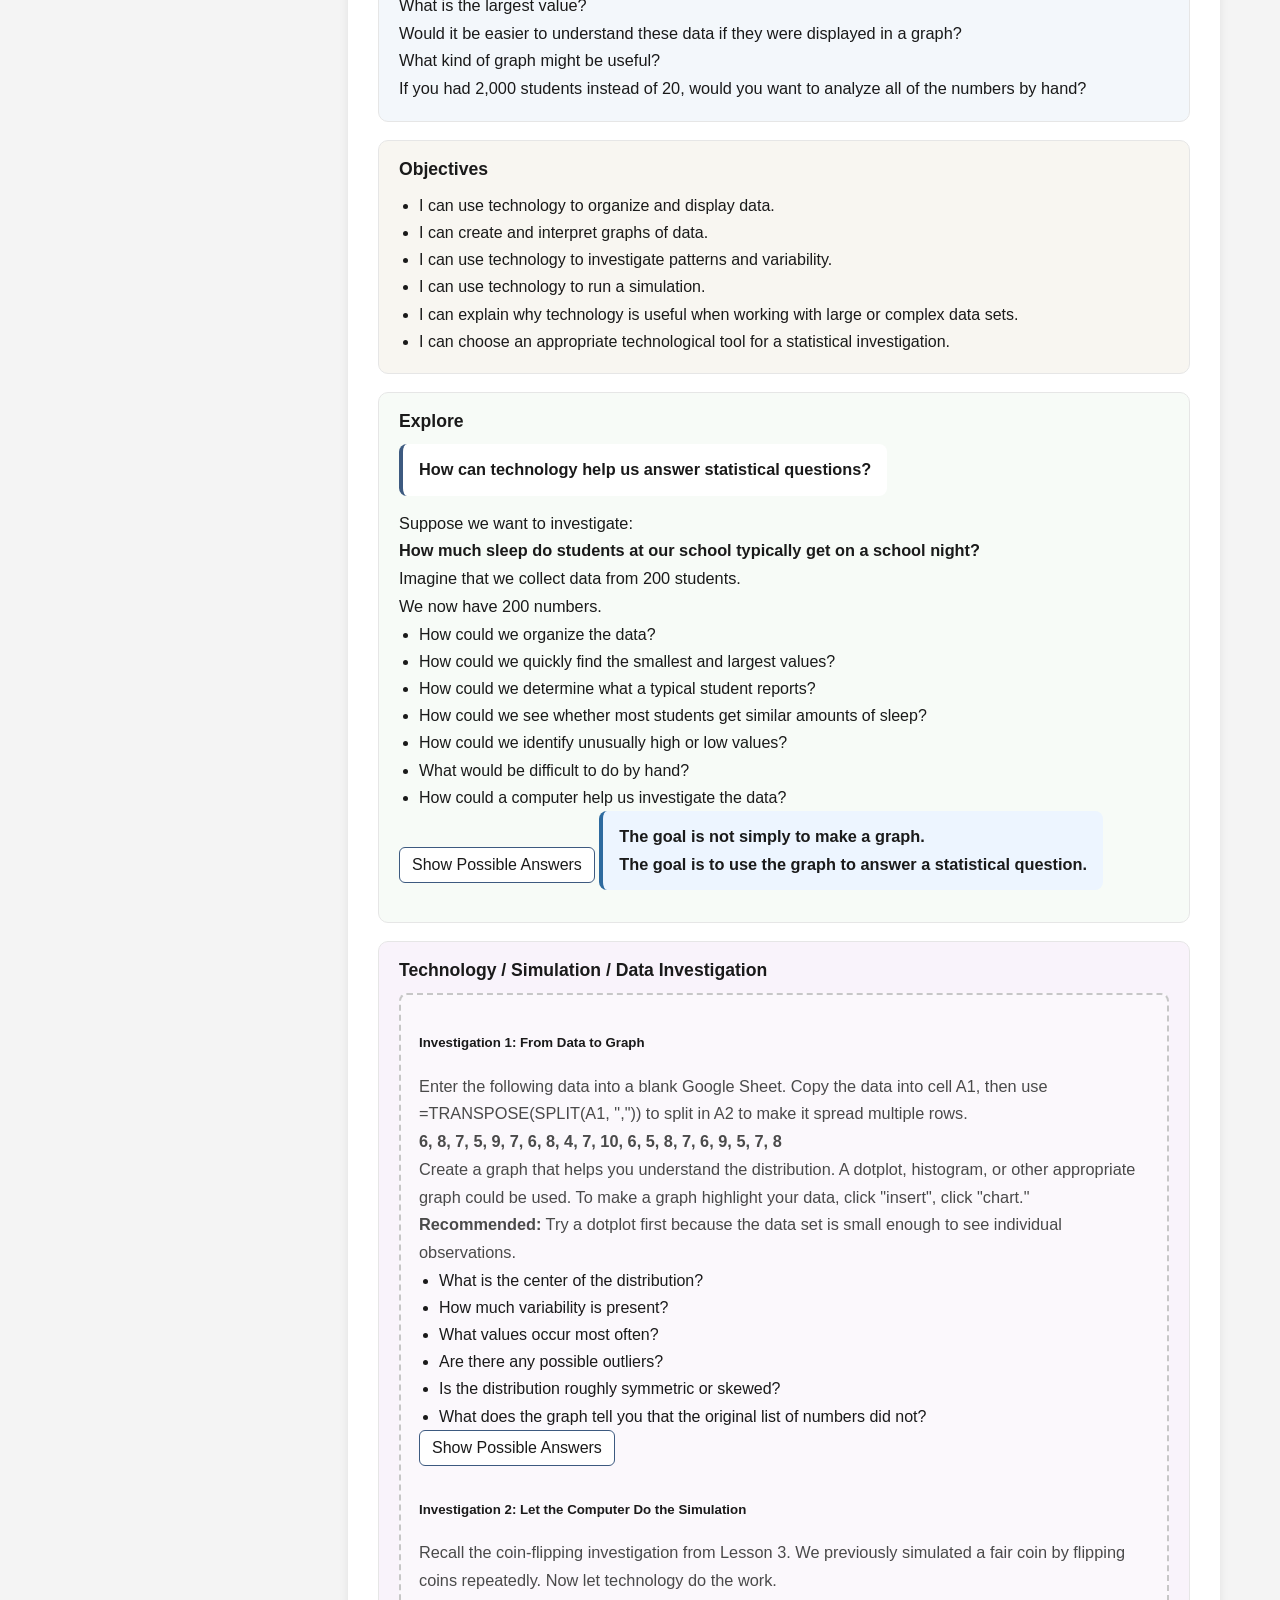
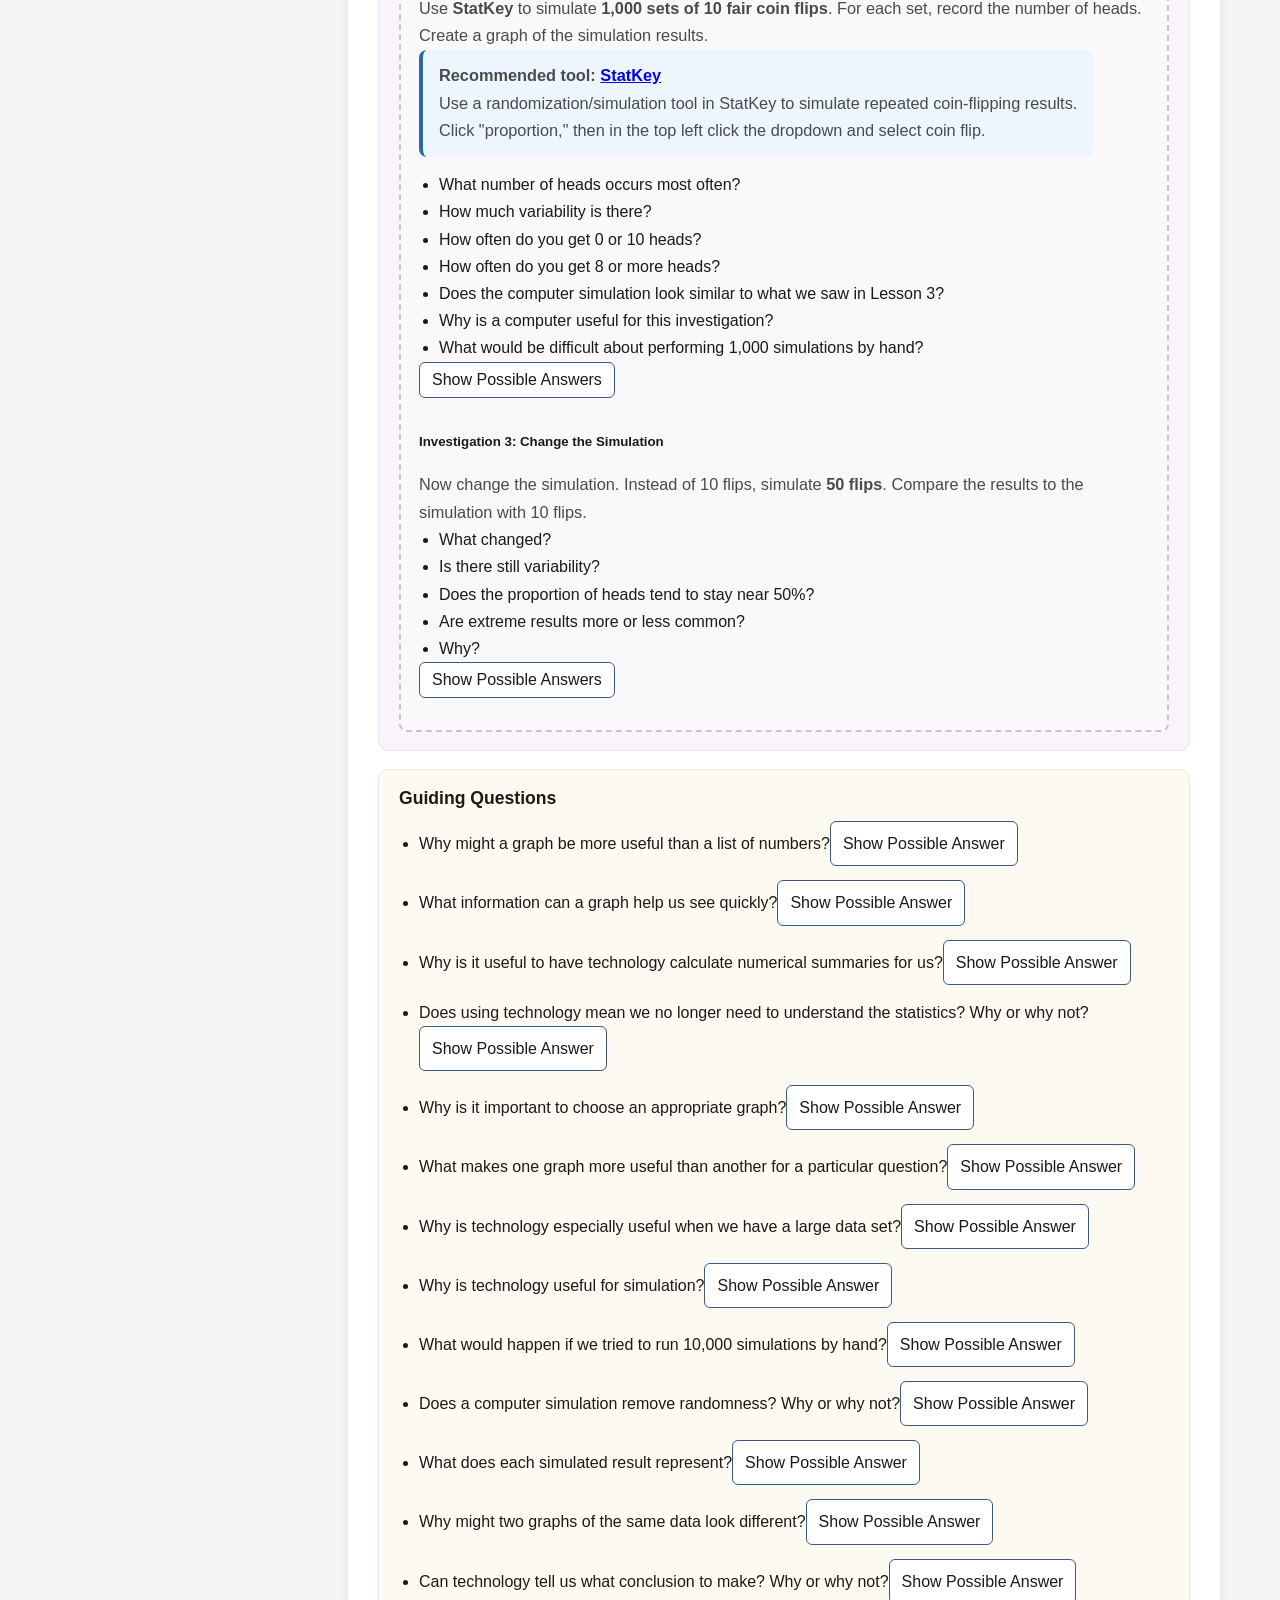
==== commit 58dae099: "Update website" ====
--- a/Prob&Stats/unit-1.html
+++ b/Prob&Stats/unit-1.html
@@ -34,8 +34,6 @@
             <a href="#lesson-2">Lesson 2</a>
             <a href="#lesson-3">Lesson 3</a>
             <a href="#lesson-4">Lesson 4</a>
-            <a href="#lesson-5">Lesson 5</a>
-            <a href="#lesson-6">Lesson 6</a>
           </nav>
         </aside>
 
@@ -621,119 +619,7 @@
             </div>
           </section>
 
-          <section id="lesson-5" class="lesson">
-            <div class="lesson-header">
-              <p class="lesson-number">Lesson 5</p>
-              <h3>Lesson 5 Title</h3>
-            </div>
-
-            <div class="lesson-section lesson-bellringer">
-              <h4>Bellringer</h4>
-              <p>Bellringer content will go here.</p>
-            </div>
-
-            <div class="lesson-section lesson-objectives">
-              <h4>Objectives</h4>
-              <ul class="lesson-list">
-                <li>Student-friendly objective 1 will go here.</li>
-                <li>Student-friendly objective 2 will go here.</li>
-                <li>Student-friendly objective 3 will go here.</li>
-              </ul>
-            </div>
-
-            <div class="lesson-section lesson-explore">
-              <h4>Explore</h4>
-              <p>A question, problem, or phenomenon students investigate before formal instruction will go here.</p>
-            </div>
-
-            <div class="lesson-section lesson-simulation">
-              <h4>Technology / Simulation / Data Investigation</h4>
-              <div class="simulation-widget">
-                <p>Interactive simulation, generated data, or technology-based investigation will go here.</p>
-              </div>
-            </div>
-
-            <div class="lesson-section lesson-questions">
-              <h4>Guiding Questions</h4>
-              <ul class="lesson-list">
-                <li>Guiding question 1 will go here.</li>
-                <li>Guiding question 2 will go here.</li>
-                <li>Guiding question 3 will go here.</li>
-              </ul>
-            </div>
-
-            <div class="lesson-section lesson-big-idea">
-              <h4>The Big Idea</h4>
-              <p>The formal statistical idea that emerges from the investigation will be explained here.</p>
-            </div>
-
-            <div class="lesson-section lesson-apply">
-              <h4>Apply</h4>
-              <p>A new or modified situation where students apply the concept will go here.</p>
-            </div>
-
-            <div class="lesson-section lesson-closure">
-              <h4>Closure</h4>
-              <p>Closure reflection or synthesis question will go here.</p>
-            </div>
-          </section>
-
-          <section id="lesson-6" class="lesson">
-            <div class="lesson-header">
-              <p class="lesson-number">Lesson 6</p>
-              <h3>Lesson 6 Title</h3>
-            </div>
-
-            <div class="lesson-section lesson-bellringer">
-              <h4>Bellringer</h4>
-              <p>Bellringer content will go here.</p>
-            </div>
-
-            <div class="lesson-section lesson-objectives">
-              <h4>Objectives</h4>
-              <ul class="lesson-list">
-                <li>Student-friendly objective 1 will go here.</li>
-                <li>Student-friendly objective 2 will go here.</li>
-                <li>Student-friendly objective 3 will go here.</li>
-              </ul>
-            </div>
-
-            <div class="lesson-section lesson-explore">
-              <h4>Explore</h4>
-              <p>A question, problem, or phenomenon students investigate before formal instruction will go here.</p>
-            </div>
-
-            <div class="lesson-section lesson-simulation">
-              <h4>Technology / Simulation / Data Investigation</h4>
-              <div class="simulation-widget">
-                <p>Interactive simulation, generated data, or technology-based investigation will go here.</p>
-              </div>
-            </div>
-
-            <div class="lesson-section lesson-questions">
-              <h4>Guiding Questions</h4>
-              <ul class="lesson-list">
-                <li>Guiding question 1 will go here.</li>
-                <li>Guiding question 2 will go here.</li>
-                <li>Guiding question 3 will go here.</li>
-              </ul>
-            </div>
-
-            <div class="lesson-section lesson-big-idea">
-              <h4>The Big Idea</h4>
-              <p>The formal statistical idea that emerges from the investigation will be explained here.</p>
-            </div>
-
-            <div class="lesson-section lesson-apply">
-              <h4>Apply</h4>
-              <p>A new or modified situation where students apply the concept will go here.</p>
-            </div>
-
-            <div class="lesson-section lesson-closure">
-              <h4>Closure</h4>
-              <p>Closure reflection or synthesis question will go here.</p>
-            </div>
-          </section>
+        
         </div>
       </div>
     </main>
